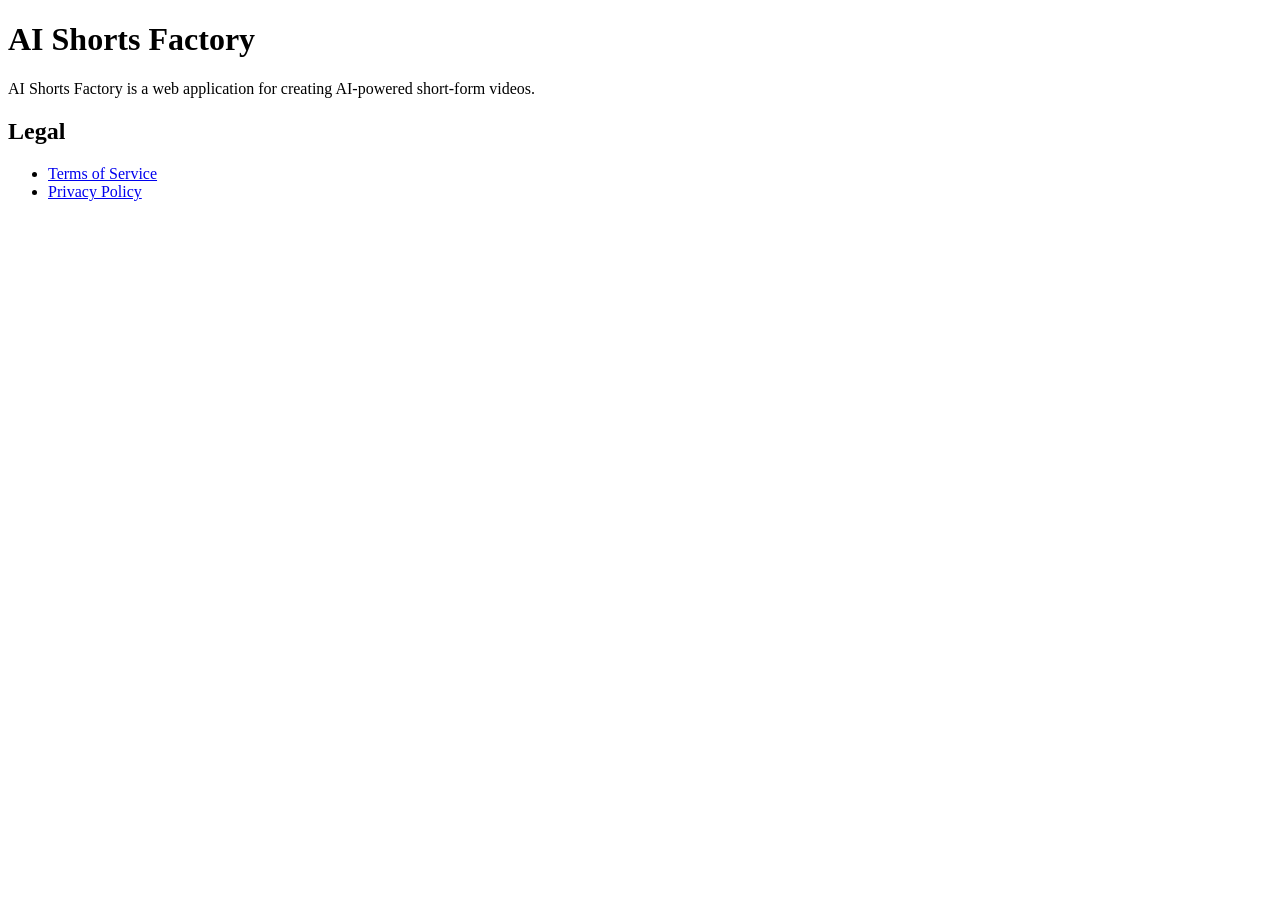
==== index.html @ a3df5238 "Create index.html" ====
<!DOCTYPE html>
<html lang="en">
<head>
    <meta charset="UTF-8">
    <meta name="viewport" content="width=device-width, initial-scale=1.0">
    <title>AI Shorts Factory</title>
</head>
<body>
    <h1>AI Shorts Factory</h1>

    <p>AI Shorts Factory is a web application for creating AI-powered short-form videos.</p>

    <h2>Legal</h2>

    <ul>
        <li><a href="terms.html">Terms of Service</a></li>
        <li><a href="privacy.html">Privacy Policy</a></li>
    </ul>
</body>
</html>
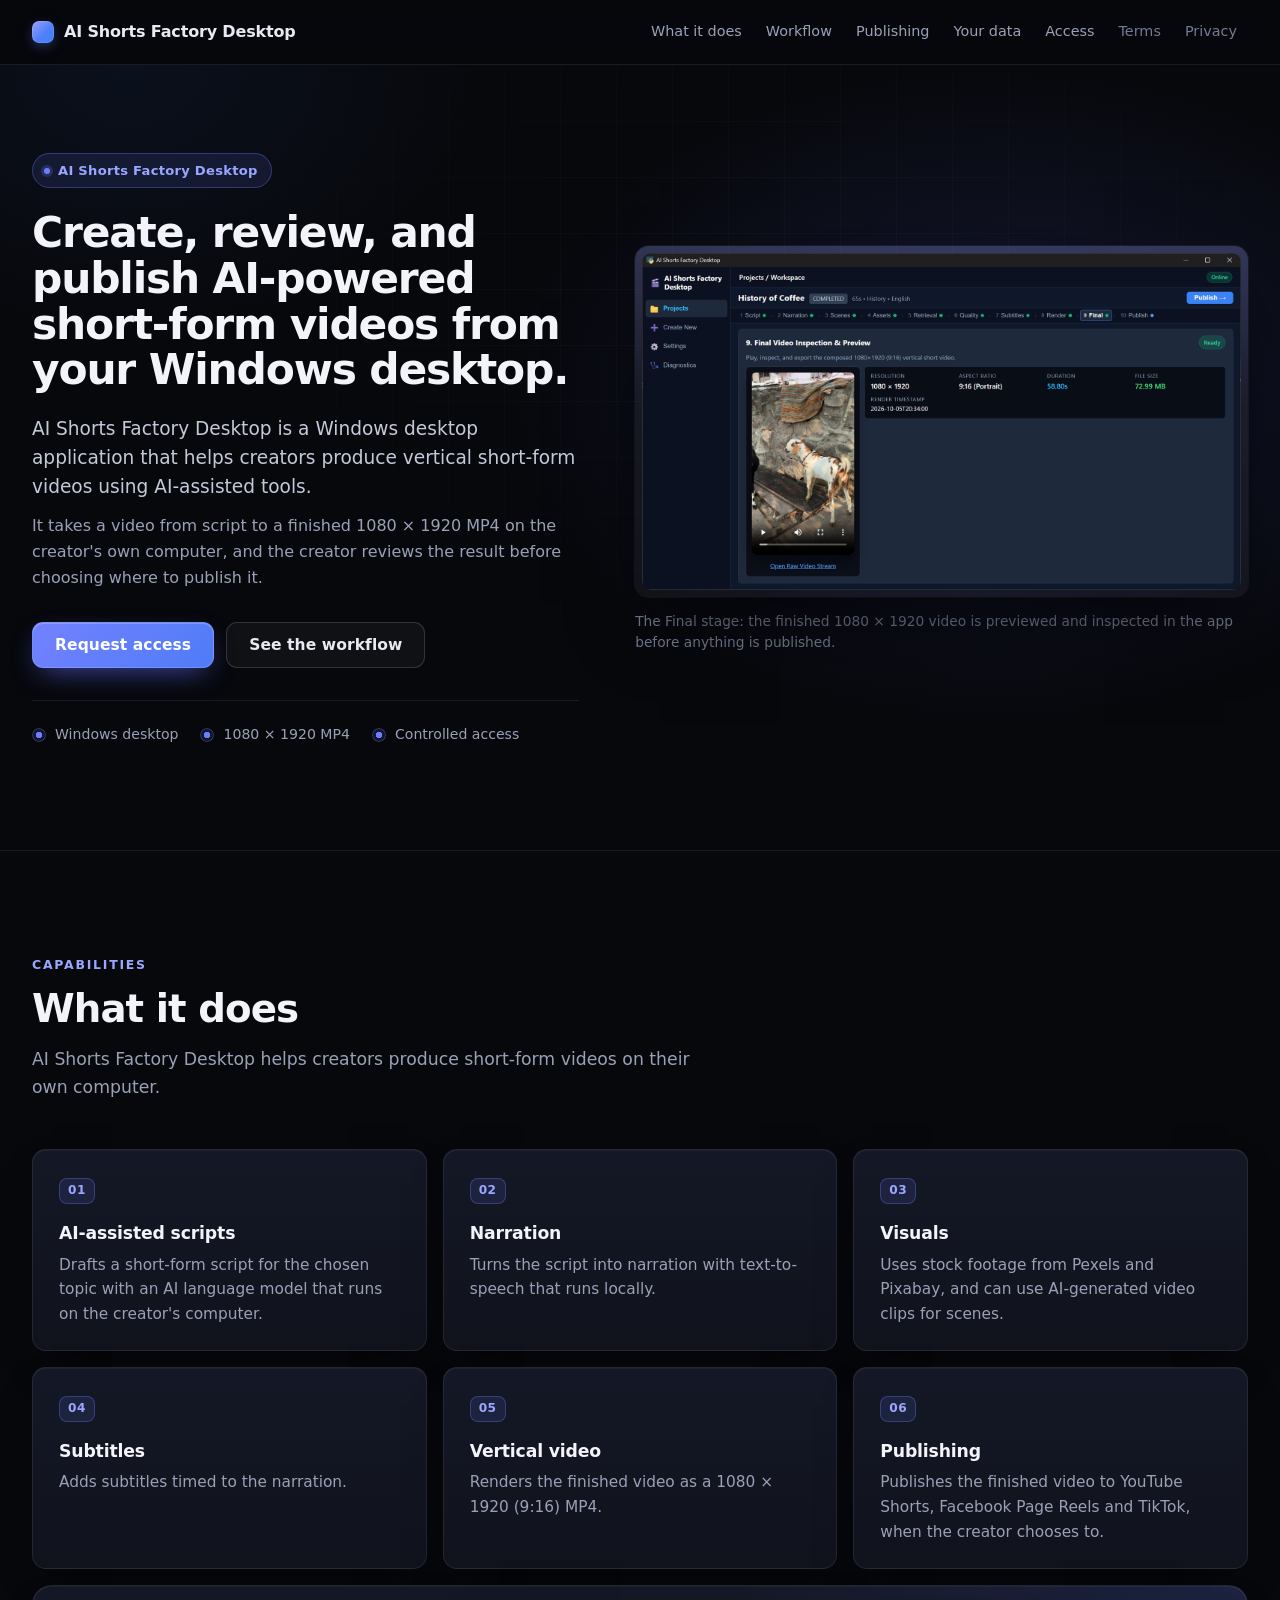
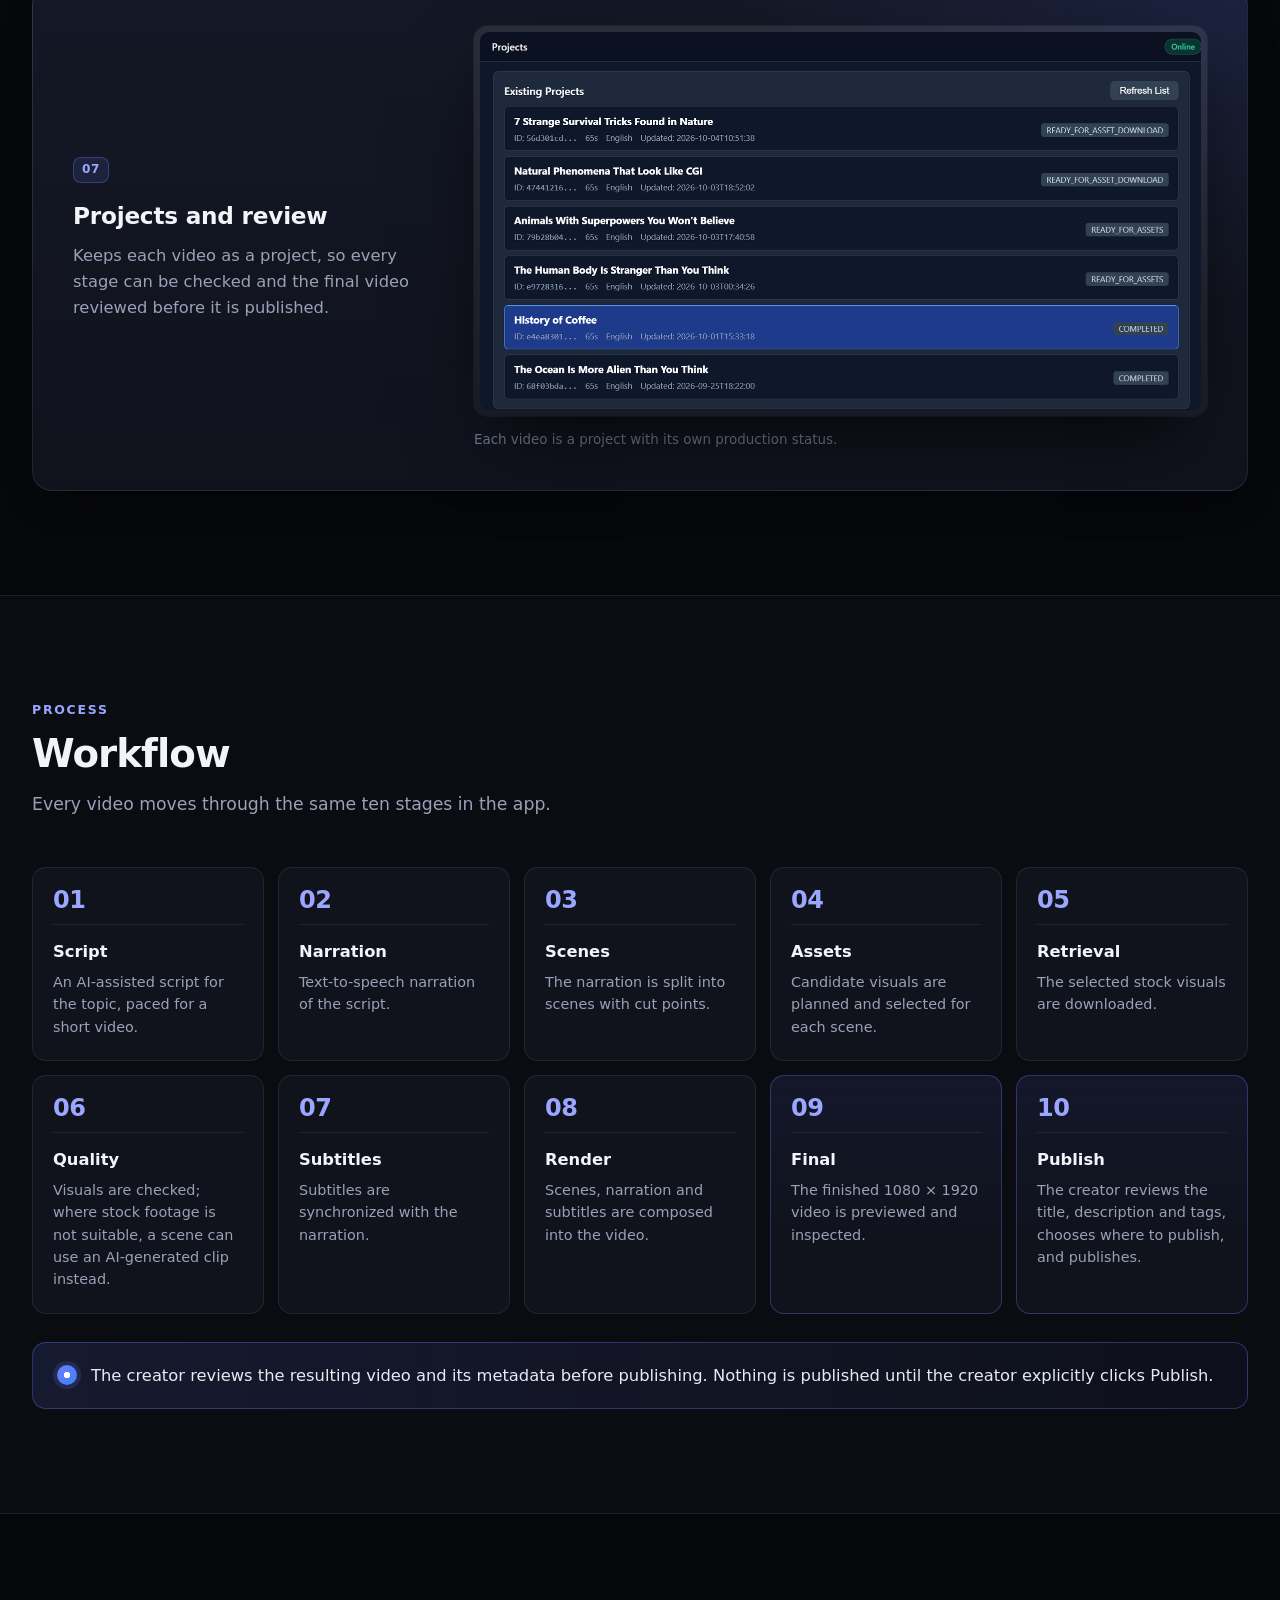
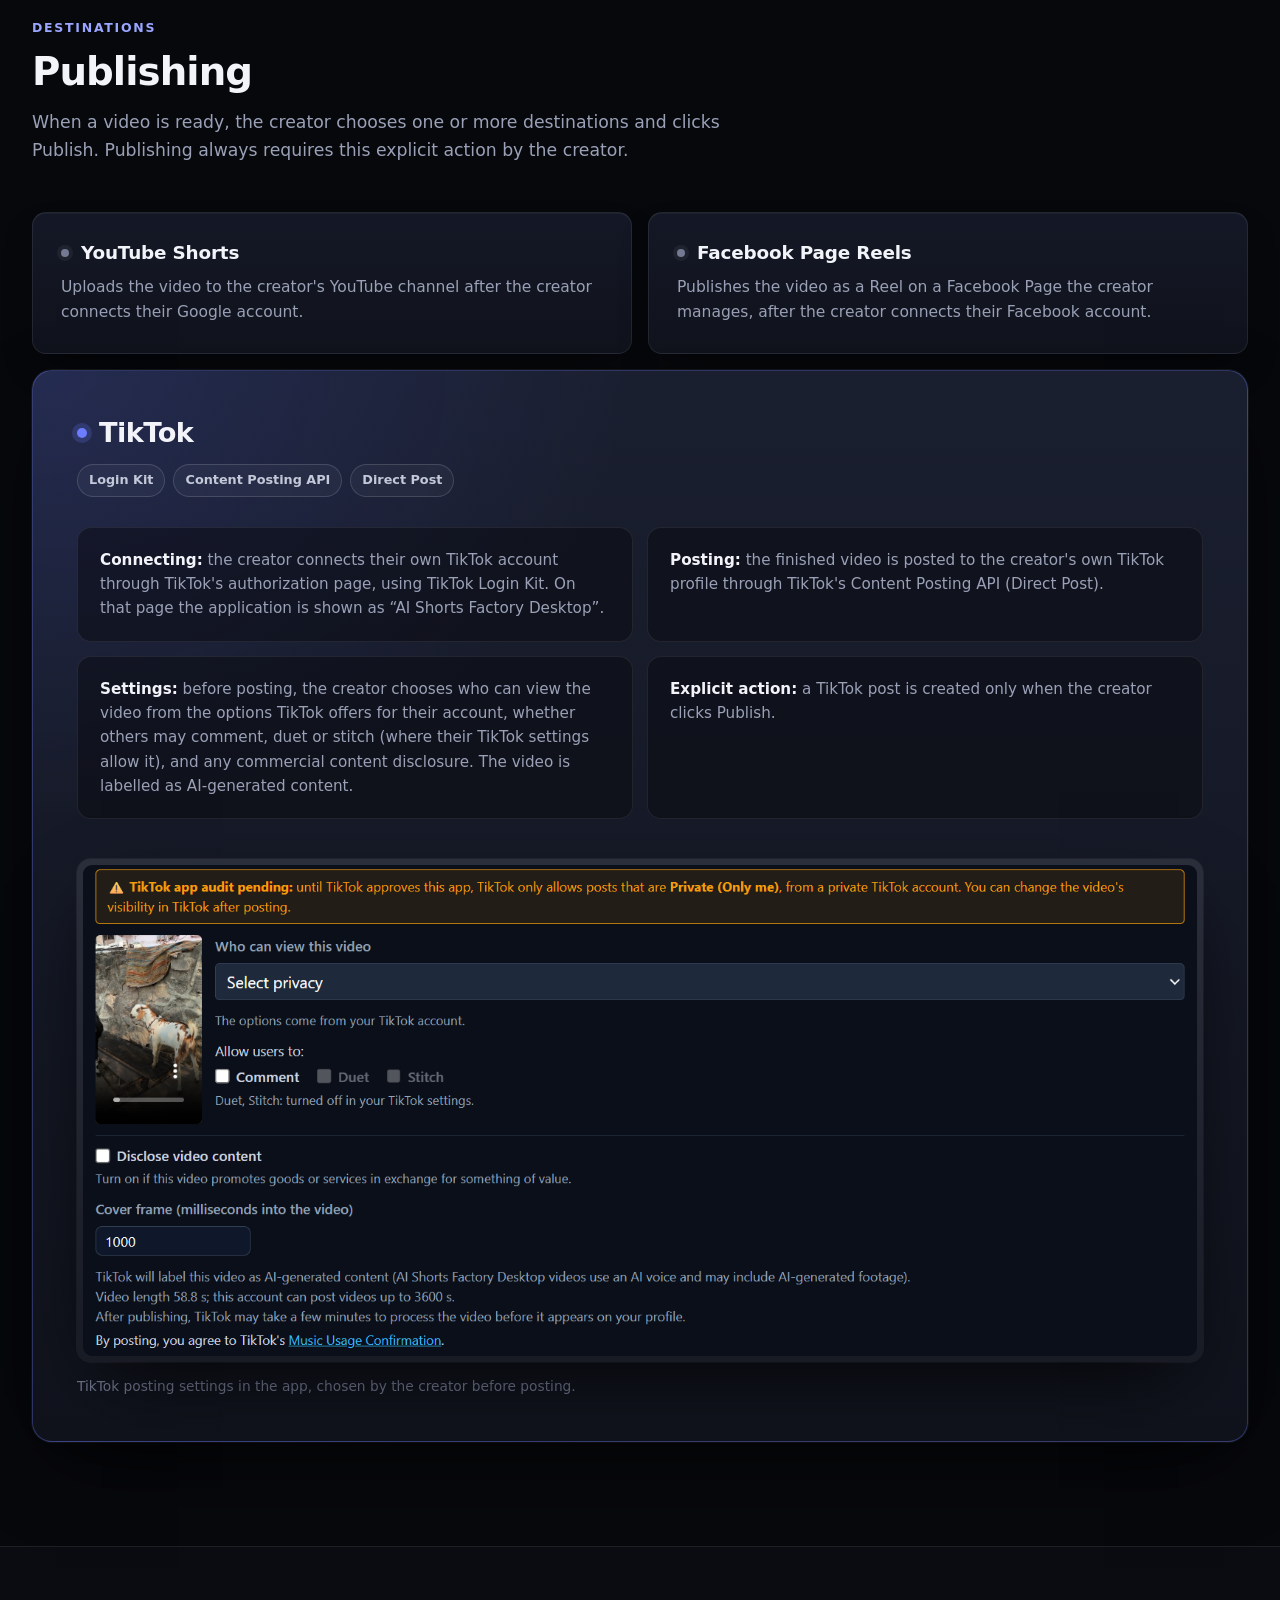
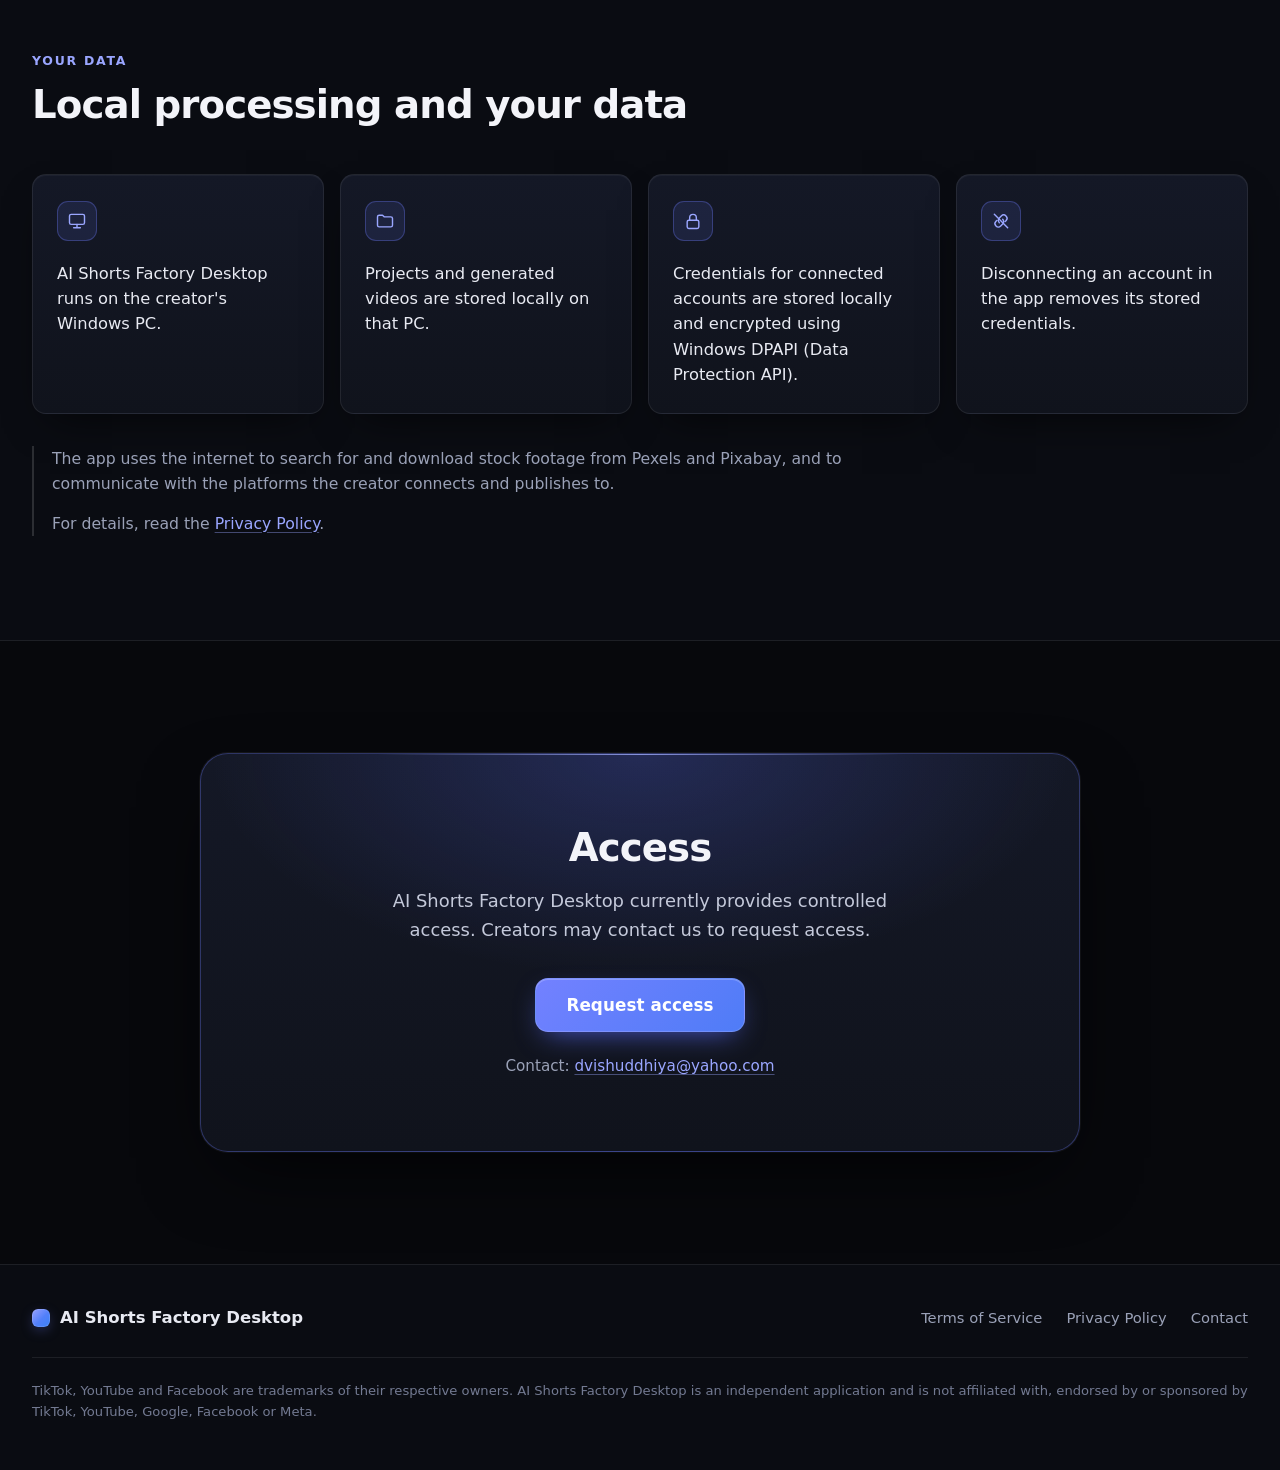
==== commit 0e88ebd7: "feat: update AI Shorts Factory website Co-Authored-By: Claude Opus 5.5 <noreply@anthropic.com>" ====
--- a/index.html
+++ b/index.html
@@ -3,18 +3,228 @@
 <head>
     <meta charset="UTF-8">
     <meta name="viewport" content="width=device-width, initial-scale=1.0">
-    <title>AI Shorts Factory</title>
+    <meta name="color-scheme" content="dark">
+    <title>AI Shorts Factory Desktop - Windows application for short-form videos</title>
+    <meta name="description" content="AI Shorts Factory Desktop helps users create AI videos with scripts, narration, visuals, subtitles, and publishing.">
+    <link rel="icon" href="data:,">
+    <link rel="stylesheet" href="style.css">
 </head>
-<body>
-    <h1>AI Shorts Factory</h1>
-
-    <p>AI Shorts Factory is a web application for creating AI-powered short-form videos.</p>
-
-    <h2>Legal</h2>
-
-    <ul>
-        <li><a href="terms.html">Terms of Service</a></li>
-        <li><a href="privacy.html">Privacy Policy</a></li>
-    </ul>
+<body class="home">
+    <a class="skip-link" href="#main">Skip to content</a>
+
+    <header class="site-header">
+        <div class="container header-inner">
+            <a class="brand" href="./"><span class="brand-mark" aria-hidden="true"></span>AI Shorts Factory Desktop</a>
+            <nav class="site-nav" aria-label="Main">
+                <a href="#features">What it does</a>
+                <a href="#workflow">Workflow</a>
+                <a href="#publishing">Publishing</a>
+                <a href="#data">Your data</a>
+                <a href="#access">Access</a>
+                <a class="legal-link" href="terms.html">Terms</a>
+                <a class="legal-link" href="privacy.html">Privacy</a>
+            </nav>
+        </div>
+    </header>
+
+    <main id="main">
+        <section class="hero">
+            <div class="container hero-grid">
+                <div class="hero-copy">
+                    <p class="eyebrow">AI Shorts Factory Desktop</p>
+                    <h1>Create, review, and publish <span class="nowrap">AI-powered</span> <span class="nowrap">short-form</span> videos from your Windows desktop.</h1>
+                    <p class="lead">AI Shorts Factory Desktop is a Windows desktop application that helps creators produce vertical short-form videos using <span class="nowrap">AI-assisted</span> tools.</p>
+                    <p class="hero-sub">It takes a video from script to a finished 1080 &times; 1920 MP4 on the creator's own computer, and the creator reviews the result before choosing where to publish it.</p>
+                    <p class="actions">
+                        <a class="button" href="#access">Request access</a>
+                        <a class="button secondary" href="#workflow">See the workflow</a>
+                    </p>
+                    <ul class="hero-meta" aria-label="At a glance">
+                        <li>Windows desktop</li>
+                        <li>1080 &times; 1920 MP4</li>
+                        <li>Controlled access</li>
+                    </ul>
+                </div>
+                <figure class="shot shot-hero">
+                    <div class="shot-frame">
+                        <img src="assets/final-video-review.png" width="1600" height="900" alt="AI Shorts Factory Desktop showing the Final stage of a project: a preview of the finished vertical video with its resolution, aspect ratio, duration and file size.">
+                    </div>
+                    <figcaption>The Final stage: the finished 1080 &times; 1920 video is previewed and inspected in the app before anything is published.</figcaption>
+                </figure>
+            </div>
+        </section>
+
+        <section id="features" class="section">
+            <div class="container">
+                <header class="section-head">
+                    <p class="section-label">Capabilities</p>
+                    <h2>What it does</h2>
+                    <p class="section-intro">AI Shorts Factory Desktop helps creators produce short-form videos on their own computer.</p>
+                </header>
+                <div class="feature-grid">
+                    <article class="feature">
+                        <span class="feature-num">01</span>
+                        <h3>AI-assisted scripts</h3>
+                        <p>Drafts a short-form script for the chosen topic with an AI language model that runs on the creator's computer.</p>
+                    </article>
+                    <article class="feature">
+                        <span class="feature-num">02</span>
+                        <h3>Narration</h3>
+                        <p>Turns the script into narration with text-to-speech that runs locally.</p>
+                    </article>
+                    <article class="feature">
+                        <span class="feature-num">03</span>
+                        <h3>Visuals</h3>
+                        <p>Uses stock footage from Pexels and Pixabay, and can use AI-generated video clips for scenes.</p>
+                    </article>
+                    <article class="feature">
+                        <span class="feature-num">04</span>
+                        <h3>Subtitles</h3>
+                        <p>Adds subtitles timed to the narration.</p>
+                    </article>
+                    <article class="feature">
+                        <span class="feature-num">05</span>
+                        <h3>Vertical video</h3>
+                        <p>Renders the finished video as a 1080 &times; 1920 (9:16) MP4.</p>
+                    </article>
+                    <article class="feature">
+                        <span class="feature-num">06</span>
+                        <h3>Publishing</h3>
+                        <p>Publishes the finished video to YouTube Shorts, Facebook Page Reels and TikTok, when the creator chooses to.</p>
+                    </article>
+                    <article class="feature feature-wide">
+                        <div class="feature-wide-copy">
+                            <span class="feature-num">07</span>
+                            <h3>Projects and review</h3>
+                            <p>Keeps each video as a project, so every stage can be checked and the final video reviewed before it is published.</p>
+                        </div>
+                        <figure class="shot">
+                            <div class="shot-frame">
+                                <img src="assets/projects.png" width="1440" height="754" loading="lazy" alt="The project list in AI Shorts Factory Desktop, showing several video projects with their production status.">
+                            </div>
+                            <figcaption>Each video is a project with its own production status.</figcaption>
+                        </figure>
+                    </article>
+                </div>
+            </div>
+        </section>
+
+        <section id="workflow" class="section section-alt">
+            <div class="container">
+                <header class="section-head">
+                    <p class="section-label">Process</p>
+                    <h2>Workflow</h2>
+                    <p class="section-intro">Every video moves through the same ten stages in the app.</p>
+                </header>
+                <ol class="steps">
+                    <li><strong>Script</strong> <span>An AI-assisted script for the topic, paced for a short video.</span></li>
+                    <li><strong>Narration</strong> <span>Text-to-speech narration of the script.</span></li>
+                    <li><strong>Scenes</strong> <span>The narration is split into scenes with cut points.</span></li>
+                    <li><strong>Assets</strong> <span>Candidate visuals are planned and selected for each scene.</span></li>
+                    <li><strong>Retrieval</strong> <span>The selected stock visuals are downloaded.</span></li>
+                    <li><strong>Quality</strong> <span>Visuals are checked; where stock footage is not suitable, a scene can use an AI-generated clip instead.</span></li>
+                    <li><strong>Subtitles</strong> <span>Subtitles are synchronized with the narration.</span></li>
+                    <li><strong>Render</strong> <span>Scenes, narration and subtitles are composed into the video.</span></li>
+                    <li><strong>Final</strong> <span>The finished 1080 &times; 1920 video is previewed and inspected.</span></li>
+                    <li><strong>Publish</strong> <span>The creator reviews the title, description and tags, chooses where to publish, and publishes.</span></li>
+                </ol>
+                <p class="callout">The creator reviews the resulting video and its metadata before publishing. Nothing is published until the creator explicitly clicks Publish.</p>
+            </div>
+        </section>
+
+        <section id="publishing" class="section">
+            <div class="container">
+                <header class="section-head">
+                    <p class="section-label">Destinations</p>
+                    <h2>Publishing</h2>
+                    <p class="section-intro">When a video is ready, the creator chooses one or more destinations and clicks Publish. Publishing always requires this explicit action by the creator.</p>
+                </header>
+                <div class="platform-grid">
+                    <article class="platform">
+                        <h3>YouTube Shorts</h3>
+                        <p>Uploads the video to the creator's YouTube channel after the creator connects their Google account.</p>
+                    </article>
+                    <article class="platform">
+                        <h3>Facebook Page Reels</h3>
+                        <p>Publishes the video as a Reel on a Facebook Page the creator manages, after the creator connects their Facebook account.</p>
+                    </article>
+                </div>
+                <article class="tiktok-panel">
+                    <div class="tiktok-copy">
+                        <h3>TikTok</h3>
+                        <p class="chips"><span>Login Kit</span><span>Content Posting API</span><span>Direct Post</span></p>
+                        <ul class="detail-list">
+                            <li><strong>Connecting:</strong> the creator connects their own TikTok account through TikTok's authorization page, using TikTok Login Kit. On that page the application is shown as &ldquo;AI Shorts Factory Desktop&rdquo;.</li>
+                            <li><strong>Posting:</strong> the finished video is posted to the creator's own TikTok profile through TikTok's Content Posting API (Direct Post).</li>
+                            <li><strong>Settings:</strong> before posting, the creator chooses who can view the video from the options TikTok offers for their account, whether others may comment, duet or stitch (where their TikTok settings allow it), and any commercial content disclosure. The video is labelled as AI-generated content.</li>
+                            <li><strong>Explicit action:</strong> a TikTok post is created only when the creator clicks Publish.</li>
+                        </ul>
+                    </div>
+                    <figure class="shot">
+                        <div class="shot-frame">
+                            <img src="assets/tiktok-direct-post-settings.png" width="1510" height="665" loading="lazy" alt="TikTok posting settings in AI Shorts Factory Desktop: who can view the video, allowed interactions, content disclosure, cover frame and the AI-generated content label.">
+                        </div>
+                        <figcaption>TikTok posting settings in the app, chosen by the creator before posting.</figcaption>
+                    </figure>
+                </article>
+            </div>
+        </section>
+
+        <section id="data" class="section section-alt">
+            <div class="container">
+                <header class="section-head">
+                    <p class="section-label">Your data</p>
+                    <h2>Local processing and your data</h2>
+                </header>
+                <ul class="data-grid">
+                    <li class="data-item">
+                        <svg class="data-icon" viewBox="0 0 24 24" aria-hidden="true"><rect x="3" y="4" width="18" height="12" rx="2"/><path d="M8 20h8M12 16v4"/></svg>
+                        <p>AI Shorts Factory Desktop runs on the creator's Windows PC.</p>
+                    </li>
+                    <li class="data-item">
+                        <svg class="data-icon" viewBox="0 0 24 24" aria-hidden="true"><path d="M3 7a2 2 0 0 1 2-2h4l2 2h8a2 2 0 0 1 2 2v8a2 2 0 0 1-2 2H5a2 2 0 0 1-2-2z"/></svg>
+                        <p>Projects and generated videos are stored locally on that PC.</p>
+                    </li>
+                    <li class="data-item">
+                        <svg class="data-icon" viewBox="0 0 24 24" aria-hidden="true"><rect x="5" y="11" width="14" height="10" rx="2"/><path d="M8 11V8a4 4 0 0 1 8 0v3"/></svg>
+                        <p>Credentials for connected accounts are stored locally and encrypted using Windows DPAPI (Data Protection API).</p>
+                    </li>
+                    <li class="data-item">
+                        <svg class="data-icon" viewBox="0 0 24 24" aria-hidden="true"><path d="M10 14a4 4 0 0 1 0-5.66l2.34-2.34a4 4 0 0 1 5.66 5.66L17 12.66M14 10a4 4 0 0 1 0 5.66l-2.34 2.34a4 4 0 0 1-5.66-5.66L7 11.34"/><path d="M4 4l16 16"/></svg>
+                        <p>Disconnecting an account in the app removes its stored credentials.</p>
+                    </li>
+                </ul>
+                <div class="data-note">
+                    <p>The app uses the internet to search for and download stock footage from Pexels and Pixabay, and to communicate with the platforms the creator connects and publishes to.</p>
+                    <p>For details, read the <a href="privacy.html">Privacy Policy</a>.</p>
+                </div>
+            </div>
+        </section>
+
+        <section id="access" class="section section-access">
+            <div class="container">
+                <div class="access-panel">
+                    <h2>Access</h2>
+                    <p class="access-text">AI Shorts Factory Desktop currently provides controlled access. Creators may contact us to request access.</p>
+                    <p class="actions">
+                        <a class="button button-lg" href="mailto:dvishuddhiya@yahoo.com?subject=AI%20Shorts%20Factory%20Desktop%20access%20request">Request access</a>
+                    </p>
+                    <p class="contact">Contact: <a href="mailto:dvishuddhiya@yahoo.com?subject=AI%20Shorts%20Factory%20Desktop%20access%20request">dvishuddhiya@yahoo.com</a></p>
+                </div>
+            </div>
+        </section>
+    </main>
+
+    <footer class="site-footer">
+        <div class="container footer-inner">
+            <p class="footer-brand"><span class="brand-mark" aria-hidden="true"></span>AI Shorts Factory Desktop</p>
+            <nav class="footer-nav" aria-label="Legal and contact">
+                <a href="terms.html">Terms of Service</a>
+                <a href="privacy.html">Privacy Policy</a>
+                <a href="mailto:dvishuddhiya@yahoo.com">Contact</a>
+            </nav>
+            <p class="fineprint">TikTok, YouTube and Facebook are trademarks of their respective owners. AI Shorts Factory Desktop is an independent application and is not affiliated with, endorsed by or sponsored by TikTok, YouTube, Google, Facebook or Meta.</p>
+        </div>
+    </footer>
 </body>
 </html>
--- a/style.css
+++ b/style.css
@@ -0,0 +1,1424 @@
+/* AI Shorts Factory Desktop - site styles (self-contained, no external resources) */
+
+:root {
+    color-scheme: dark;
+
+    --bg: #07080c;
+    --bg-alt: #0a0c12;
+    --surface: #10131c;
+    --surface-2: #141826;
+    --surface-3: #1a1f30;
+    --border: rgba(255, 255, 255, 0.08);
+    --border-strong: rgba(255, 255, 255, 0.14);
+
+    --text: #e8eaf2;
+    --text-2: #c4c9da;
+    --muted: #9aa1b7;
+    --subtle: #737a92;
+
+    --accent: #6d7dff;
+    --accent-2: #3b82f6;
+    --accent-text: #9aa6ff;
+    --accent-soft: rgba(109, 125, 255, 0.12);
+    --accent-line: rgba(109, 125, 255, 0.32);
+
+    --radius-sm: 10px;
+    --radius: 14px;
+    --radius-lg: 20px;
+    --shadow: 0 1px 0 rgba(255, 255, 255, 0.04) inset, 0 18px 40px -18px rgba(0, 0, 0, 0.7);
+    --shadow-lg: 0 30px 80px -24px rgba(0, 0, 0, 0.85), 0 0 0 1px rgba(255, 255, 255, 0.06);
+
+    --font: "Segoe UI Variable Text", "Segoe UI", system-ui, -apple-system, BlinkMacSystemFont, Roboto, "Helvetica Neue", Arial, sans-serif;
+    --font-display: "Segoe UI Variable Display", "Segoe UI", system-ui, -apple-system, BlinkMacSystemFont, Roboto, "Helvetica Neue", Arial, sans-serif;
+
+    --header-h: 64px;
+}
+
+*,
+*::before,
+*::after {
+    box-sizing: border-box;
+}
+
+html {
+    background: var(--bg);
+    -webkit-text-size-adjust: 100%;
+    text-size-adjust: 100%;
+}
+
+@media (prefers-reduced-motion: no-preference) {
+    html {
+        scroll-behavior: smooth;
+    }
+}
+
+body {
+    margin: 0;
+    background: var(--bg);
+    color: var(--text);
+    font-family: var(--font);
+    font-size: 16.5px;
+    line-height: 1.6;
+    -webkit-font-smoothing: antialiased;
+    -moz-osx-font-smoothing: grayscale;
+    text-rendering: optimizeLegibility;
+}
+
+img {
+    max-width: 100%;
+}
+
+a {
+    color: var(--accent-text);
+    text-decoration-color: rgba(154, 166, 255, 0.4);
+    text-underline-offset: 3px;
+    transition: color 0.15s ease, text-decoration-color 0.15s ease;
+}
+
+a:hover {
+    color: #c3caff;
+    text-decoration-color: currentColor;
+}
+
+:focus-visible {
+    outline: 2px solid var(--accent);
+    outline-offset: 3px;
+    border-radius: 6px;
+}
+
+::selection {
+    background: rgba(109, 125, 255, 0.35);
+    color: #ffffff;
+}
+
+h1,
+h2,
+h3 {
+    font-family: var(--font-display);
+    color: #f3f4f9;
+    margin: 0;
+}
+
+p {
+    margin: 0 0 14px;
+    text-wrap: pretty;
+}
+
+.nowrap {
+    white-space: nowrap;
+}
+
+.container {
+    width: 100%;
+    max-width: 1280px;
+    margin: 0 auto;
+    padding: 0 32px;
+}
+
+.skip-link {
+    position: absolute;
+    left: -9999px;
+    top: 0;
+}
+
+.skip-link:focus {
+    left: 16px;
+    top: 12px;
+    z-index: 100;
+    padding: 10px 14px;
+    border-radius: var(--radius-sm);
+    background: var(--surface-3);
+    color: var(--text);
+}
+
+/* ------------------------------------------------------------------ */
+/* Header                                                              */
+/* ------------------------------------------------------------------ */
+
+.site-header {
+    position: sticky;
+    top: 0;
+    z-index: 50;
+    background: rgba(7, 8, 12, 0.78);
+    border-bottom: 1px solid var(--border);
+    -webkit-backdrop-filter: saturate(160%) blur(14px);
+    backdrop-filter: saturate(160%) blur(14px);
+}
+
+.header-inner {
+    display: flex;
+    align-items: center;
+    justify-content: space-between;
+    gap: 12px 28px;
+    min-height: var(--header-h);
+}
+
+.brand {
+    display: inline-flex;
+    align-items: center;
+    gap: 10px;
+    color: var(--text);
+    font-family: var(--font-display);
+    font-size: 1rem;
+    font-weight: 650;
+    letter-spacing: -0.01em;
+    text-decoration: none;
+    white-space: nowrap;
+}
+
+.brand:hover {
+    color: #ffffff;
+}
+
+.brand-mark {
+    flex: none;
+    width: 22px;
+    height: 22px;
+    border-radius: 7px;
+    background:
+        linear-gradient(135deg, rgba(255, 255, 255, 0.28), rgba(255, 255, 255, 0) 55%),
+        linear-gradient(135deg, var(--accent), var(--accent-2));
+    box-shadow: 0 0 0 1px rgba(255, 255, 255, 0.12) inset, 0 4px 14px -4px rgba(109, 125, 255, 0.7);
+}
+
+.site-nav {
+    display: flex;
+    align-items: center;
+    gap: 2px;
+    font-size: 0.9rem;
+}
+
+.site-nav a {
+    padding: 7px 11px;
+    border-radius: 8px;
+    color: var(--muted);
+    text-decoration: none;
+    white-space: nowrap;
+    transition: color 0.15s ease, background-color 0.15s ease;
+}
+
+.site-nav a:hover {
+    color: var(--text);
+    background: rgba(255, 255, 255, 0.05);
+}
+
+.site-nav .legal-link {
+    color: var(--subtle);
+}
+
+.site-nav a.legal-link:first-of-type {
+    margin-left: 10px;
+    position: relative;
+}
+
+.site-nav a.legal-link:first-of-type::before {
+    content: "";
+    position: absolute;
+    left: -6px;
+    top: 50%;
+    width: 1px;
+    height: 16px;
+    margin-top: -8px;
+    background: var(--border-strong);
+}
+
+/* ------------------------------------------------------------------ */
+/* Buttons                                                             */
+/* ------------------------------------------------------------------ */
+
+.actions {
+    display: flex;
+    flex-wrap: wrap;
+    gap: 12px;
+    margin: 0;
+}
+
+.button {
+    display: inline-flex;
+    align-items: center;
+    justify-content: center;
+    min-height: 46px;
+    padding: 0 22px;
+    border-radius: 11px;
+    border: 1px solid rgba(255, 255, 255, 0.14);
+    background: linear-gradient(135deg, #7381ff 0%, #4f7cf7 100%);
+    color: #ffffff;
+    font-size: 0.97rem;
+    font-weight: 600;
+    letter-spacing: 0.005em;
+    text-decoration: none;
+    box-shadow: 0 1px 0 rgba(255, 255, 255, 0.22) inset, 0 10px 28px -10px rgba(91, 110, 255, 0.75);
+    transition: transform 0.15s ease, box-shadow 0.15s ease, filter 0.15s ease;
+}
+
+.button:hover {
+    color: #ffffff;
+    filter: brightness(1.08);
+    box-shadow: 0 1px 0 rgba(255, 255, 255, 0.24) inset, 0 14px 34px -10px rgba(91, 110, 255, 0.9);
+}
+
+.button:active {
+    transform: translateY(1px);
+}
+
+.button.secondary {
+    background: rgba(255, 255, 255, 0.04);
+    border-color: var(--border-strong);
+    color: var(--text);
+    box-shadow: none;
+}
+
+.button.secondary:hover {
+    background: rgba(255, 255, 255, 0.08);
+    filter: none;
+}
+
+.button-lg {
+    min-height: 54px;
+    padding: 0 30px;
+    font-size: 1.05rem;
+    border-radius: 13px;
+}
+
+/* ------------------------------------------------------------------ */
+/* Hero                                                                */
+/* ------------------------------------------------------------------ */
+
+.hero {
+    position: relative;
+    overflow: hidden;
+    padding: 88px 0 104px;
+    border-bottom: 1px solid var(--border);
+}
+
+.hero::before {
+    content: "";
+    position: absolute;
+    inset: 0;
+    pointer-events: none;
+    background:
+        radial-gradient(ellipse 55% 60% at 78% 42%, rgba(91, 110, 255, 0.16), transparent 70%),
+        radial-gradient(ellipse 40% 50% at 10% 0%, rgba(59, 130, 246, 0.07), transparent 70%);
+}
+
+.hero::after {
+    content: "";
+    position: absolute;
+    inset: 0;
+    pointer-events: none;
+    background-image:
+        linear-gradient(rgba(255, 255, 255, 0.025) 1px, transparent 1px),
+        linear-gradient(90deg, rgba(255, 255, 255, 0.025) 1px, transparent 1px);
+    background-size: 56px 56px;
+    -webkit-mask-image: radial-gradient(ellipse 70% 70% at 60% 30%, #000 20%, transparent 75%);
+    mask-image: radial-gradient(ellipse 70% 70% at 60% 30%, #000 20%, transparent 75%);
+}
+
+.hero-grid {
+    position: relative;
+    z-index: 1;
+    display: grid;
+    grid-template-columns: minmax(0, 1fr) minmax(0, 1.12fr);
+    gap: 56px;
+    align-items: center;
+}
+
+.eyebrow {
+    display: inline-flex;
+    align-items: center;
+    gap: 8px;
+    margin: 0 0 22px;
+    padding: 6px 13px 6px 11px;
+    border: 1px solid var(--accent-line);
+    border-radius: 999px;
+    background: var(--accent-soft);
+    color: var(--accent-text);
+    font-size: 0.82rem;
+    font-weight: 600;
+    letter-spacing: 0.02em;
+}
+
+.eyebrow::before {
+    content: "";
+    width: 6px;
+    height: 6px;
+    border-radius: 50%;
+    background: var(--accent);
+    box-shadow: 0 0 0 3px rgba(109, 125, 255, 0.22);
+}
+
+.hero h1 {
+    font-size: clamp(2.1rem, 1.25rem + 1.75vw, 2.9rem);
+    font-weight: 700;
+    line-height: 1.08;
+    letter-spacing: -0.028em;
+    margin-bottom: 22px;
+    text-wrap: balance;
+}
+
+.lead {
+    color: var(--text-2);
+    font-size: 1.16rem;
+    line-height: 1.55;
+    margin-bottom: 12px;
+}
+
+.hero-sub {
+    color: var(--muted);
+    font-size: 1rem;
+    margin-bottom: 32px;
+}
+
+.hero-meta {
+    display: flex;
+    flex-wrap: wrap;
+    gap: 10px 22px;
+    margin: 32px 0 0;
+    padding: 22px 0 0;
+    border-top: 1px solid var(--border);
+    list-style: none;
+    color: var(--muted);
+    font-size: 0.88rem;
+}
+
+.hero-meta li {
+    display: inline-flex;
+    align-items: center;
+    gap: 9px;
+}
+
+.hero-meta li::before {
+    content: "";
+    flex: none;
+    width: 14px;
+    height: 14px;
+    border-radius: 50%;
+    background:
+        radial-gradient(circle at center, var(--accent) 0 3px, transparent 3.5px),
+        var(--accent-soft);
+    box-shadow: 0 0 0 1px var(--accent-line) inset;
+}
+
+/* ------------------------------------------------------------------ */
+/* Screenshots                                                         */
+/* ------------------------------------------------------------------ */
+
+.shot {
+    margin: 0;
+    min-width: 0;
+}
+
+.shot-frame {
+    position: relative;
+    padding: 6px;
+    border-radius: var(--radius);
+    background: linear-gradient(180deg, rgba(255, 255, 255, 0.09), rgba(255, 255, 255, 0.03));
+    box-shadow: var(--shadow-lg);
+}
+
+.shot-frame img {
+    display: block;
+    width: 100%;
+    height: auto;
+    border-radius: 9px;
+    background: var(--surface);
+}
+
+.shot figcaption {
+    margin-top: 14px;
+    color: var(--subtle);
+    font-size: 0.86rem;
+    line-height: 1.5;
+}
+
+.shot-hero {
+    position: relative;
+}
+
+.shot-hero::before {
+    content: "";
+    position: absolute;
+    inset: 6% 4% 18%;
+    z-index: -1;
+    border-radius: 40px;
+    background: radial-gradient(closest-side, rgba(99, 115, 255, 0.38), transparent);
+    filter: blur(36px);
+}
+
+.shot-hero .shot-frame {
+    padding: 7px;
+    background: linear-gradient(180deg, rgba(150, 162, 255, 0.28), rgba(255, 255, 255, 0.05) 45%, rgba(255, 255, 255, 0.04));
+}
+
+/* ------------------------------------------------------------------ */
+/* Sections                                                            */
+/* ------------------------------------------------------------------ */
+
+.section {
+    padding: 104px 0;
+    scroll-margin-top: var(--header-h);
+}
+
+.section-alt {
+    background: var(--bg-alt);
+    border-top: 1px solid var(--border);
+    border-bottom: 1px solid var(--border);
+}
+
+.section-alt + .section-alt,
+.section-alt + .section {
+    border-top: 0;
+}
+
+.section-head {
+    max-width: 720px;
+    margin-bottom: 48px;
+}
+
+.section-label {
+    margin: 0 0 12px;
+    color: var(--accent-text);
+    font-size: 0.78rem;
+    font-weight: 650;
+    letter-spacing: 0.14em;
+    text-transform: uppercase;
+}
+
+.section-head h2,
+.access-panel h2 {
+    font-size: clamp(1.8rem, 1.3rem + 1.4vw, 2.55rem);
+    font-weight: 700;
+    line-height: 1.12;
+    letter-spacing: -0.024em;
+    text-wrap: balance;
+}
+
+.section-intro {
+    margin: 16px 0 0;
+    color: var(--muted);
+    font-size: 1.08rem;
+    line-height: 1.6;
+}
+
+h3 {
+    font-size: 1.08rem;
+    font-weight: 650;
+    line-height: 1.3;
+    letter-spacing: -0.01em;
+    margin-bottom: 8px;
+}
+
+/* ------------------------------------------------------------------ */
+/* What it does                                                        */
+/* ------------------------------------------------------------------ */
+
+.feature-grid {
+    display: grid;
+    grid-template-columns: repeat(3, minmax(0, 1fr));
+    gap: 16px;
+}
+
+.feature {
+    position: relative;
+    padding: 26px 26px 24px;
+    border: 1px solid var(--border);
+    border-radius: var(--radius);
+    background: linear-gradient(180deg, var(--surface-2), var(--surface));
+    box-shadow: var(--shadow);
+    transition: border-color 0.2s ease, transform 0.2s ease;
+}
+
+.feature:hover {
+    border-color: var(--border-strong);
+}
+
+.feature p {
+    margin: 0;
+    color: var(--muted);
+    font-size: 0.96rem;
+    line-height: 1.6;
+}
+
+.feature-num {
+    display: inline-flex;
+    align-items: center;
+    justify-content: center;
+    min-width: 34px;
+    height: 26px;
+    margin-bottom: 18px;
+    padding: 0 8px;
+    border: 1px solid var(--accent-line);
+    border-radius: 8px;
+    background: var(--accent-soft);
+    color: var(--accent-text);
+    font-size: 0.76rem;
+    font-weight: 650;
+    font-variant-numeric: tabular-nums;
+    letter-spacing: 0.04em;
+}
+
+.feature-wide {
+    grid-column: 1 / -1;
+    display: grid;
+    grid-template-columns: minmax(0, 0.78fr) minmax(0, 1.62fr);
+    gap: 48px;
+    align-items: center;
+    padding: 40px;
+    border-radius: var(--radius-lg);
+    background:
+        radial-gradient(ellipse 60% 90% at 100% 0%, rgba(91, 110, 255, 0.12), transparent 70%),
+        linear-gradient(180deg, var(--surface-2), var(--surface));
+}
+
+.feature-wide h3 {
+    font-size: 1.45rem;
+    margin-bottom: 12px;
+}
+
+.feature-wide p {
+    font-size: 1.02rem;
+}
+
+.feature-wide .shot figcaption {
+    font-size: 0.84rem;
+}
+
+/* ------------------------------------------------------------------ */
+/* Workflow                                                            */
+/* ------------------------------------------------------------------ */
+
+.steps {
+    counter-reset: step;
+    display: grid;
+    grid-template-columns: repeat(5, minmax(0, 1fr));
+    gap: 14px;
+    margin: 0;
+    padding: 0;
+    list-style: none;
+}
+
+.steps li {
+    counter-increment: step;
+    position: relative;
+    display: flex;
+    flex-direction: column;
+    padding: 20px 20px 22px;
+    border: 1px solid var(--border);
+    border-radius: var(--radius);
+    background: var(--surface);
+}
+
+.steps li::before {
+    content: counter(step, decimal-leading-zero);
+    display: block;
+    margin-bottom: 14px;
+    padding-bottom: 12px;
+    border-bottom: 1px solid var(--border);
+    color: var(--accent-text);
+    font-family: var(--font-display);
+    font-size: 1.5rem;
+    font-weight: 650;
+    font-variant-numeric: tabular-nums;
+    letter-spacing: -0.02em;
+    line-height: 1;
+}
+
+.steps li:nth-child(9),
+.steps li:nth-child(10) {
+    border-color: var(--accent-line);
+    background: linear-gradient(180deg, rgba(109, 125, 255, 0.1), var(--surface) 70%);
+}
+
+.steps strong {
+    display: block;
+    margin-bottom: 6px;
+    color: #f3f4f9;
+    font-family: var(--font-display);
+    font-size: 1.02rem;
+    font-weight: 650;
+}
+
+.steps span {
+    color: var(--muted);
+    font-size: 0.9rem;
+    line-height: 1.55;
+}
+
+.callout {
+    display: flex;
+    align-items: flex-start;
+    gap: 14px;
+    margin: 28px 0 0;
+    padding: 20px 24px;
+    border: 1px solid var(--accent-line);
+    border-radius: var(--radius);
+    background: linear-gradient(90deg, rgba(109, 125, 255, 0.13), rgba(109, 125, 255, 0.04));
+    color: var(--text);
+    font-size: 1.02rem;
+    font-weight: 500;
+    line-height: 1.55;
+}
+
+.callout::before {
+    content: "";
+    flex: none;
+    width: 20px;
+    height: 20px;
+    margin-top: 2px;
+    border-radius: 50%;
+    background:
+        radial-gradient(circle at center, #ffffff 0 3px, transparent 3.5px),
+        linear-gradient(135deg, var(--accent), var(--accent-2));
+    box-shadow: 0 0 0 4px rgba(109, 125, 255, 0.16);
+}
+
+/* ------------------------------------------------------------------ */
+/* Publishing                                                          */
+/* ------------------------------------------------------------------ */
+
+.platform-grid {
+    display: grid;
+    grid-template-columns: repeat(2, minmax(0, 1fr));
+    gap: 16px;
+}
+
+.platform {
+    padding: 28px;
+    border: 1px solid var(--border);
+    border-radius: var(--radius);
+    background: linear-gradient(180deg, var(--surface-2), var(--surface));
+    box-shadow: var(--shadow);
+}
+
+.platform h3 {
+    display: flex;
+    align-items: center;
+    gap: 12px;
+    font-size: 1.15rem;
+    margin-bottom: 10px;
+}
+
+.platform h3::before {
+    content: "";
+    flex: none;
+    width: 8px;
+    height: 8px;
+    border-radius: 50%;
+    background: var(--subtle);
+    box-shadow: 0 0 0 4px rgba(255, 255, 255, 0.05);
+}
+
+.platform p {
+    margin: 0;
+    color: var(--muted);
+    font-size: 0.97rem;
+}
+
+.tiktok-panel {
+    position: relative;
+    margin-top: 16px;
+    padding: 44px;
+    border: 1px solid var(--accent-line);
+    border-radius: var(--radius-lg);
+    background:
+        radial-gradient(ellipse 70% 60% at 0% 0%, rgba(91, 110, 255, 0.16), transparent 70%),
+        linear-gradient(180deg, var(--surface-3), var(--surface));
+    box-shadow: var(--shadow-lg);
+}
+
+.tiktok-copy {
+    display: grid;
+    grid-template-columns: minmax(0, 1fr);
+}
+
+.tiktok-panel h3 {
+    display: flex;
+    align-items: center;
+    gap: 12px;
+    font-size: 1.7rem;
+    font-weight: 700;
+    letter-spacing: -0.02em;
+    margin-bottom: 14px;
+}
+
+.tiktok-panel h3::before {
+    content: "";
+    flex: none;
+    width: 10px;
+    height: 10px;
+    border-radius: 50%;
+    background: var(--accent);
+    box-shadow: 0 0 0 5px rgba(109, 125, 255, 0.2);
+}
+
+.chips {
+    display: flex;
+    flex-wrap: wrap;
+    gap: 8px;
+    margin: 0 0 30px;
+}
+
+.chips span {
+    padding: 5px 11px;
+    border: 1px solid var(--border-strong);
+    border-radius: 999px;
+    background: rgba(255, 255, 255, 0.04);
+    color: var(--text-2);
+    font-size: 0.8rem;
+    font-weight: 550;
+}
+
+.detail-list {
+    display: grid;
+    grid-template-columns: repeat(2, minmax(0, 1fr));
+    gap: 14px;
+    margin: 0 0 40px;
+    padding: 0;
+    list-style: none;
+}
+
+.detail-list li {
+    padding: 20px 22px;
+    border: 1px solid var(--border);
+    border-radius: var(--radius);
+    background: rgba(7, 8, 12, 0.45);
+    color: var(--muted);
+    font-size: 0.95rem;
+    line-height: 1.6;
+}
+
+.detail-list strong {
+    color: #f3f4f9;
+    font-weight: 650;
+}
+
+/* ------------------------------------------------------------------ */
+/* Your data                                                           */
+/* ------------------------------------------------------------------ */
+
+.data-grid {
+    display: grid;
+    grid-template-columns: repeat(4, minmax(0, 1fr));
+    gap: 16px;
+    margin: 0;
+    padding: 0;
+    list-style: none;
+}
+
+.data-item {
+    padding: 26px 24px;
+    border: 1px solid var(--border);
+    border-radius: var(--radius);
+    background: linear-gradient(180deg, var(--surface-2), var(--surface));
+    box-shadow: var(--shadow);
+}
+
+.data-icon {
+    display: block;
+    width: 40px;
+    height: 40px;
+    margin-bottom: 20px;
+    padding: 9px;
+    border: 1px solid var(--accent-line);
+    border-radius: 11px;
+    background: var(--accent-soft);
+    color: var(--accent-text);
+    fill: none;
+    stroke: currentColor;
+    stroke-width: 1.7;
+    stroke-linecap: round;
+    stroke-linejoin: round;
+}
+
+.data-item p {
+    margin: 0;
+    color: var(--text);
+    font-size: 1.02rem;
+    font-weight: 450;
+    line-height: 1.55;
+}
+
+.data-note {
+    max-width: 820px;
+    margin-top: 32px;
+    padding-left: 18px;
+    border-left: 2px solid var(--border-strong);
+    color: var(--muted);
+    font-size: 0.98rem;
+}
+
+.data-note p:last-child {
+    margin-bottom: 0;
+}
+
+/* ------------------------------------------------------------------ */
+/* Access                                                              */
+/* ------------------------------------------------------------------ */
+
+.section-access {
+    padding: 112px 0;
+}
+
+.access-panel {
+    position: relative;
+    overflow: hidden;
+    max-width: 880px;
+    margin: 0 auto;
+    padding: 72px 48px;
+    border: 1px solid var(--accent-line);
+    border-radius: 28px;
+    background:
+        radial-gradient(ellipse 70% 80% at 50% 0%, rgba(91, 110, 255, 0.22), transparent 70%),
+        linear-gradient(180deg, var(--surface-2), var(--surface));
+    box-shadow: var(--shadow-lg);
+    text-align: center;
+}
+
+.access-panel::before {
+    content: "";
+    position: absolute;
+    left: 20%;
+    right: 20%;
+    top: 0;
+    height: 1px;
+    background: linear-gradient(90deg, transparent, rgba(160, 172, 255, 0.8), transparent);
+}
+
+.access-text {
+    max-width: 560px;
+    margin: 18px auto 34px;
+    color: var(--text-2);
+    font-size: 1.12rem;
+    line-height: 1.6;
+}
+
+.access-panel .actions {
+    justify-content: center;
+}
+
+.contact {
+    margin: 22px 0 0;
+    color: var(--muted);
+    font-size: 0.95rem;
+}
+
+/* ------------------------------------------------------------------ */
+/* Footer                                                              */
+/* ------------------------------------------------------------------ */
+
+.site-footer {
+    border-top: 1px solid var(--border);
+    background: var(--bg-alt);
+    padding: 40px 0 48px;
+}
+
+.footer-inner {
+    display: flex;
+    flex-wrap: wrap;
+    align-items: center;
+    justify-content: space-between;
+    gap: 14px 28px;
+}
+
+.footer-brand {
+    display: inline-flex;
+    align-items: center;
+    gap: 10px;
+    margin: 0;
+    font-family: var(--font-display);
+    font-weight: 650;
+}
+
+.footer-brand .brand-mark {
+    width: 18px;
+    height: 18px;
+    border-radius: 6px;
+}
+
+.footer-nav {
+    display: flex;
+    flex-wrap: wrap;
+    gap: 8px 24px;
+    font-size: 0.92rem;
+}
+
+.footer-nav a {
+    color: var(--muted);
+    text-decoration: none;
+}
+
+.footer-nav a:hover {
+    color: var(--text);
+}
+
+.fineprint {
+    flex-basis: 100%;
+    margin: 12px 0 0;
+    padding-top: 22px;
+    border-top: 1px solid var(--border);
+    color: var(--subtle);
+    font-size: 0.82rem;
+    line-height: 1.6;
+}
+
+/* ------------------------------------------------------------------ */
+/* Legal pages (terms.html, privacy.html): document layout             */
+/* ------------------------------------------------------------------ */
+
+html:has(body:not(.home)) {
+    background:
+        radial-gradient(ellipse 60% 420px at 50% 0%, rgba(91, 110, 255, 0.12), transparent 75%),
+        var(--bg);
+    background-attachment: fixed;
+}
+
+body:not(.home) {
+    position: relative;
+    max-width: 780px;
+    margin: 56px auto 80px;
+    padding: 56px 64px 48px;
+    border: 1px solid var(--border);
+    border-radius: 22px;
+    background: linear-gradient(180deg, var(--surface-2), var(--surface) 240px);
+    box-shadow: var(--shadow-lg);
+    color: var(--text-2);
+    font-size: 1.02rem;
+    line-height: 1.75;
+}
+
+body:not(.home)::before {
+    content: "";
+    position: absolute;
+    left: 64px;
+    right: 64px;
+    top: 0;
+    height: 1px;
+    background: linear-gradient(90deg, transparent, rgba(160, 172, 255, 0.7), transparent);
+}
+
+body:not(.home) > h1 {
+    font-size: clamp(1.9rem, 1.5rem + 1.4vw, 2.5rem);
+    font-weight: 700;
+    line-height: 1.15;
+    letter-spacing: -0.025em;
+    margin: 0 0 12px;
+}
+
+body:not(.home) > h1 + p {
+    margin: 0 0 36px;
+    padding-bottom: 28px;
+    border-bottom: 1px solid var(--border);
+    color: var(--muted);
+    font-size: 0.9rem;
+}
+
+body:not(.home) > h2 {
+    margin: 40px 0 10px;
+    color: #f3f4f9;
+    font-size: 1.16rem;
+    font-weight: 650;
+    line-height: 1.35;
+    letter-spacing: -0.01em;
+}
+
+body:not(.home) > h1 + p + h2 {
+    margin-top: 0;
+}
+
+body:not(.home) > p {
+    margin: 0 0 14px;
+}
+
+body:not(.home) > p:last-child {
+    margin: 48px 0 0;
+    padding-top: 28px;
+    border-top: 1px solid var(--border);
+}
+
+body:not(.home) > p:last-child a {
+    display: inline-flex;
+    align-items: center;
+    min-height: 42px;
+    padding: 0 18px;
+    border: 1px solid var(--border-strong);
+    border-radius: 10px;
+    background: rgba(255, 255, 255, 0.04);
+    color: var(--text);
+    font-size: 0.95rem;
+    font-weight: 600;
+    text-decoration: none;
+    transition: background-color 0.15s ease, border-color 0.15s ease;
+}
+
+body:not(.home) > p:last-child a:hover {
+    border-color: var(--accent-line);
+    background: var(--accent-soft);
+}
+
+/* ------------------------------------------------------------------ */
+/* Responsive                                                          */
+/* ------------------------------------------------------------------ */
+
+@media (max-width: 1120px) {
+    .site-nav a {
+        padding: 7px 8px;
+    }
+
+    .steps {
+        gap: 12px;
+    }
+
+    .steps li {
+        padding: 18px 16px 20px;
+    }
+
+    .data-grid {
+        grid-template-columns: repeat(2, minmax(0, 1fr));
+    }
+}
+
+@media (max-width: 980px) {
+    .header-inner {
+        flex-direction: column;
+        align-items: flex-start;
+        gap: 4px;
+        padding-top: 14px;
+        padding-bottom: 8px;
+    }
+
+    .site-nav {
+        width: calc(100% + 16px);
+        margin-left: -8px;
+        overflow-x: auto;
+        scrollbar-width: none;
+        -webkit-mask-image: linear-gradient(90deg, #000 85%, transparent);
+        mask-image: linear-gradient(90deg, #000 85%, transparent);
+    }
+
+    .site-nav::-webkit-scrollbar {
+        display: none;
+    }
+
+    .site-nav a:last-child {
+        margin-right: 32px;
+    }
+
+    .section {
+        scroll-margin-top: 96px;
+    }
+
+    .hero {
+        padding: 64px 0 80px;
+    }
+
+    .hero-grid {
+        grid-template-columns: minmax(0, 1fr);
+        gap: 56px;
+    }
+
+    .hero-copy {
+        max-width: 680px;
+    }
+
+    .feature-grid {
+        grid-template-columns: repeat(2, minmax(0, 1fr));
+    }
+
+    .steps {
+        grid-template-columns: repeat(2, minmax(0, 1fr));
+    }
+
+    .feature-wide {
+        grid-template-columns: minmax(0, 1fr);
+        gap: 28px;
+        padding: 32px;
+    }
+
+    .tiktok-panel {
+        padding: 32px;
+    }
+}
+
+@media (max-width: 720px) {
+    body {
+        font-size: 16px;
+    }
+
+    .container {
+        padding: 0 20px;
+    }
+
+    .site-header {
+        position: relative;
+    }
+
+    .section {
+        padding: 72px 0;
+        scroll-margin-top: 0;
+    }
+
+    .section-access {
+        padding: 72px 0 80px;
+    }
+
+    .section-head {
+        margin-bottom: 32px;
+    }
+
+    .hero {
+        padding: 44px 0 64px;
+    }
+
+    .hero-grid {
+        gap: 44px;
+    }
+
+    .eyebrow {
+        margin-bottom: 18px;
+    }
+
+    .hero h1 {
+        font-size: clamp(1.8rem, 1.2rem + 3.2vw, 2.1rem);
+        margin-bottom: 20px;
+    }
+
+    .lead {
+        font-size: 1.08rem;
+    }
+
+    .hero-sub {
+        margin-bottom: 28px;
+    }
+
+    .actions .button {
+        flex: 1 1 auto;
+    }
+
+    .hero-meta {
+        gap: 10px 20px;
+        margin-top: 28px;
+    }
+
+    .shot-frame {
+        padding: 4px;
+        border-radius: 12px;
+    }
+
+    .shot-frame img {
+        border-radius: 8px;
+    }
+
+    .feature-grid,
+    .platform-grid,
+    .data-grid,
+    .detail-list {
+        grid-template-columns: minmax(0, 1fr);
+    }
+
+    .feature {
+        padding: 22px;
+    }
+
+    .feature:not(.feature-wide) {
+        display: grid;
+        grid-template-columns: auto minmax(0, 1fr);
+        align-items: center;
+        column-gap: 14px;
+    }
+
+    .feature:not(.feature-wide) .feature-num {
+        margin: 0;
+    }
+
+    .feature:not(.feature-wide) h3 {
+        margin: 0;
+    }
+
+    .feature:not(.feature-wide) p {
+        grid-column: 1 / -1;
+        margin-top: 12px;
+    }
+
+    .feature-wide .feature-num {
+        margin-bottom: 14px;
+    }
+
+    .feature-wide {
+        padding: 24px 20px;
+        gap: 24px;
+    }
+
+    .feature-wide h3 {
+        font-size: 1.3rem;
+    }
+
+    /* Workflow becomes a vertical timeline */
+    .steps {
+        grid-template-columns: minmax(0, 1fr);
+        gap: 0;
+    }
+
+    .steps li {
+        display: block;
+        padding: 0 0 24px 56px;
+        border: 0;
+        border-radius: 0;
+        background: none;
+    }
+
+    .steps li:nth-child(9),
+    .steps li:nth-child(10) {
+        background: none;
+    }
+
+    .steps li::before {
+        position: absolute;
+        left: 0;
+        top: 0;
+        width: 38px;
+        height: 38px;
+        margin: 0;
+        padding: 0;
+        border: 1px solid var(--accent-line);
+        border-radius: 11px;
+        background: var(--surface-2);
+        font-size: 0.85rem;
+        line-height: 36px;
+        text-align: center;
+        letter-spacing: 0.02em;
+    }
+
+    .steps li:nth-child(9)::before,
+    .steps li:nth-child(10)::before {
+        background: var(--accent-soft);
+    }
+
+    .steps li::after {
+        content: "";
+        position: absolute;
+        left: 19px;
+        top: 44px;
+        bottom: 6px;
+        width: 1px;
+        background: linear-gradient(180deg, var(--accent-line), var(--border));
+    }
+
+    .steps li:last-child {
+        padding-bottom: 0;
+    }
+
+    .steps li:last-child::after {
+        display: none;
+    }
+
+    .steps strong {
+        padding-top: 7px;
+        margin-bottom: 4px;
+    }
+
+    .callout {
+        padding: 18px;
+        font-size: 0.98rem;
+    }
+
+    .platform {
+        padding: 24px 22px;
+    }
+
+    .tiktok-panel {
+        padding: 28px 20px 24px;
+    }
+
+    .tiktok-panel h3 {
+        font-size: 1.45rem;
+    }
+
+    .chips {
+        margin-bottom: 24px;
+    }
+
+    .detail-list {
+        gap: 0;
+        margin-bottom: 28px;
+    }
+
+    .detail-list li {
+        padding: 18px 0;
+        border: 0;
+        border-top: 1px solid var(--border);
+        border-radius: 0;
+        background: none;
+    }
+
+    .detail-list li:last-child {
+        border-bottom: 1px solid var(--border);
+    }
+
+    .data-item {
+        display: grid;
+        grid-template-columns: 40px minmax(0, 1fr);
+        gap: 16px;
+        align-items: start;
+        padding: 20px;
+    }
+
+    .data-icon {
+        margin: 0;
+    }
+
+    .data-note {
+        margin-top: 28px;
+    }
+
+    .access-panel {
+        padding: 52px 22px;
+        border-radius: 22px;
+    }
+
+    .access-text {
+        font-size: 1.04rem;
+        margin-bottom: 28px;
+    }
+
+    .footer-inner {
+        flex-direction: column;
+        align-items: flex-start;
+    }
+
+    body:not(.home) {
+        margin: 16px;
+        padding: 36px 22px 28px;
+        border-radius: 18px;
+        font-size: 1rem;
+        line-height: 1.7;
+    }
+
+    body:not(.home)::before {
+        left: 22px;
+        right: 22px;
+    }
+
+    body:not(.home) > h1 + p {
+        margin-bottom: 28px;
+        padding-bottom: 22px;
+    }
+
+    body:not(.home) > h2 {
+        margin-top: 32px;
+    }
+
+    body:not(.home) > p:last-child {
+        margin-top: 36px;
+        padding-top: 24px;
+    }
+}
+
+@media (max-width: 380px) {
+    .container {
+        padding: 0 16px;
+    }
+
+    .brand {
+        font-size: 0.95rem;
+    }
+}
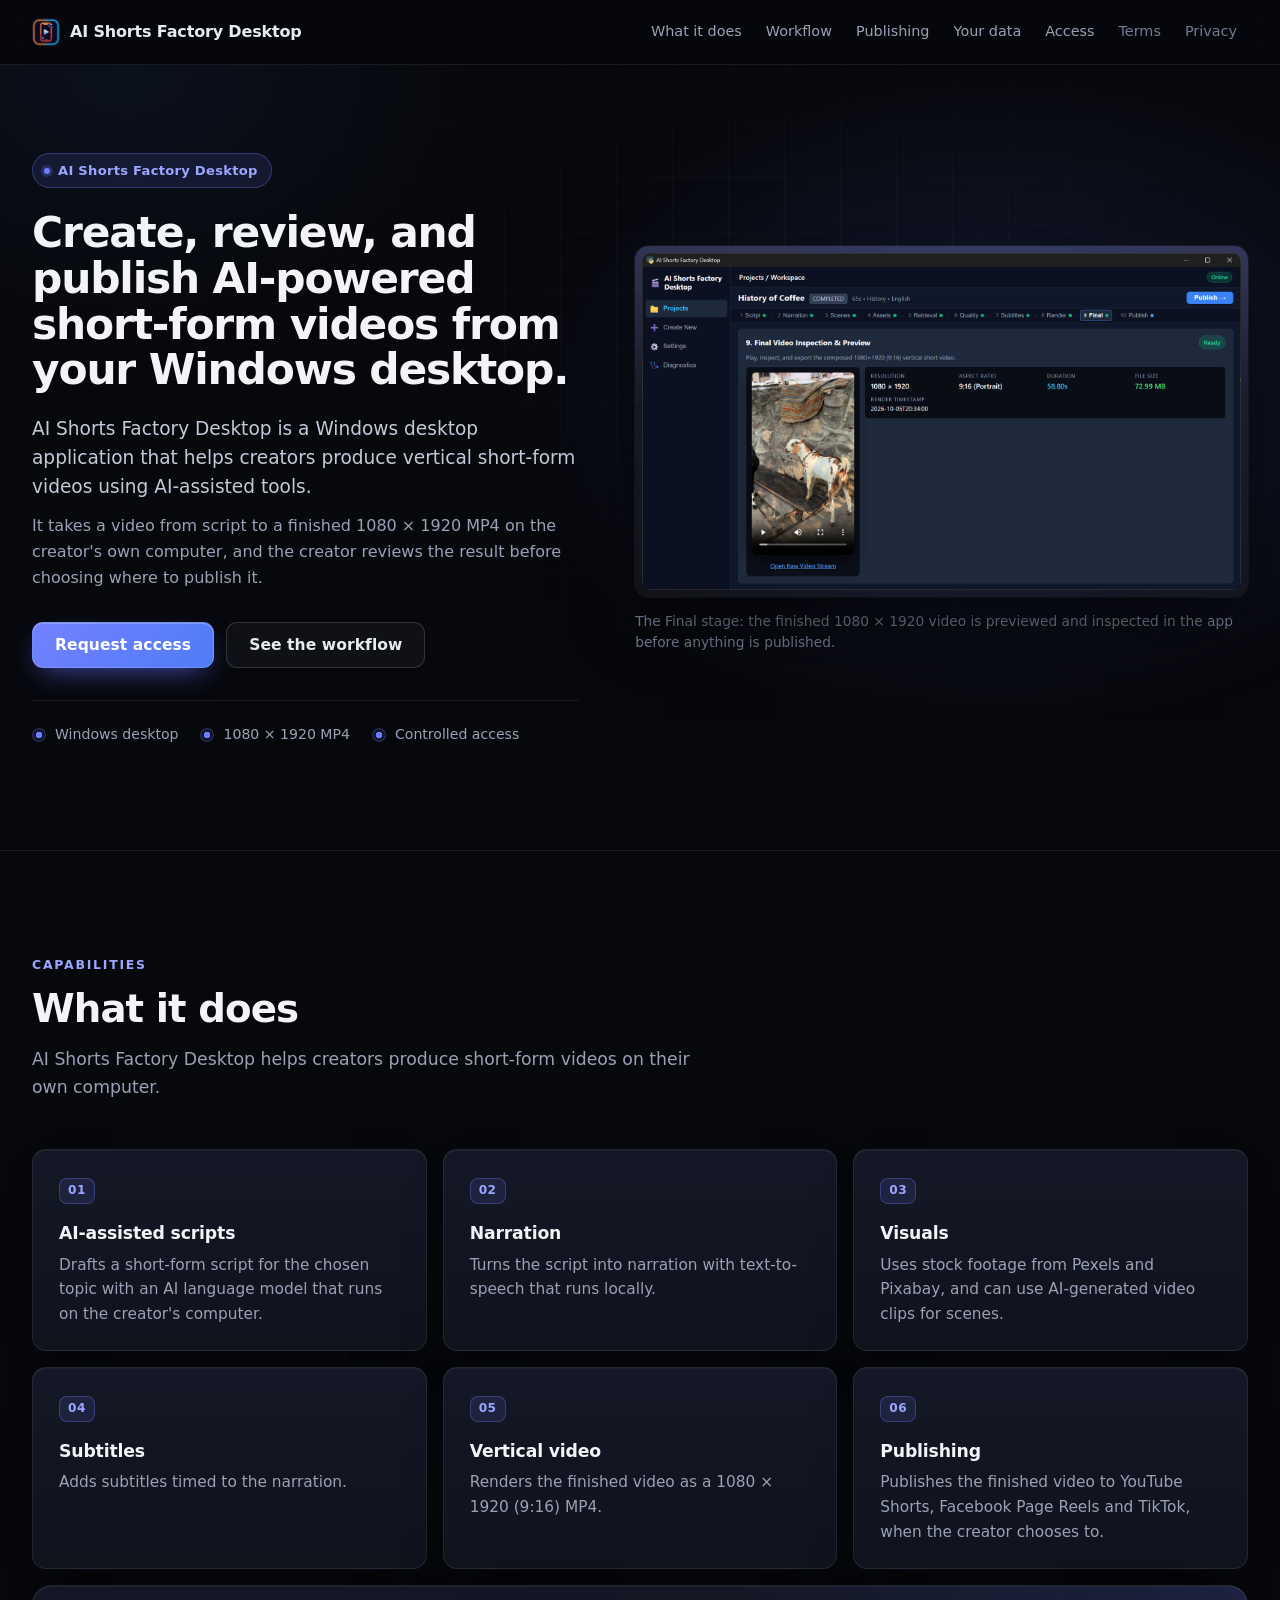
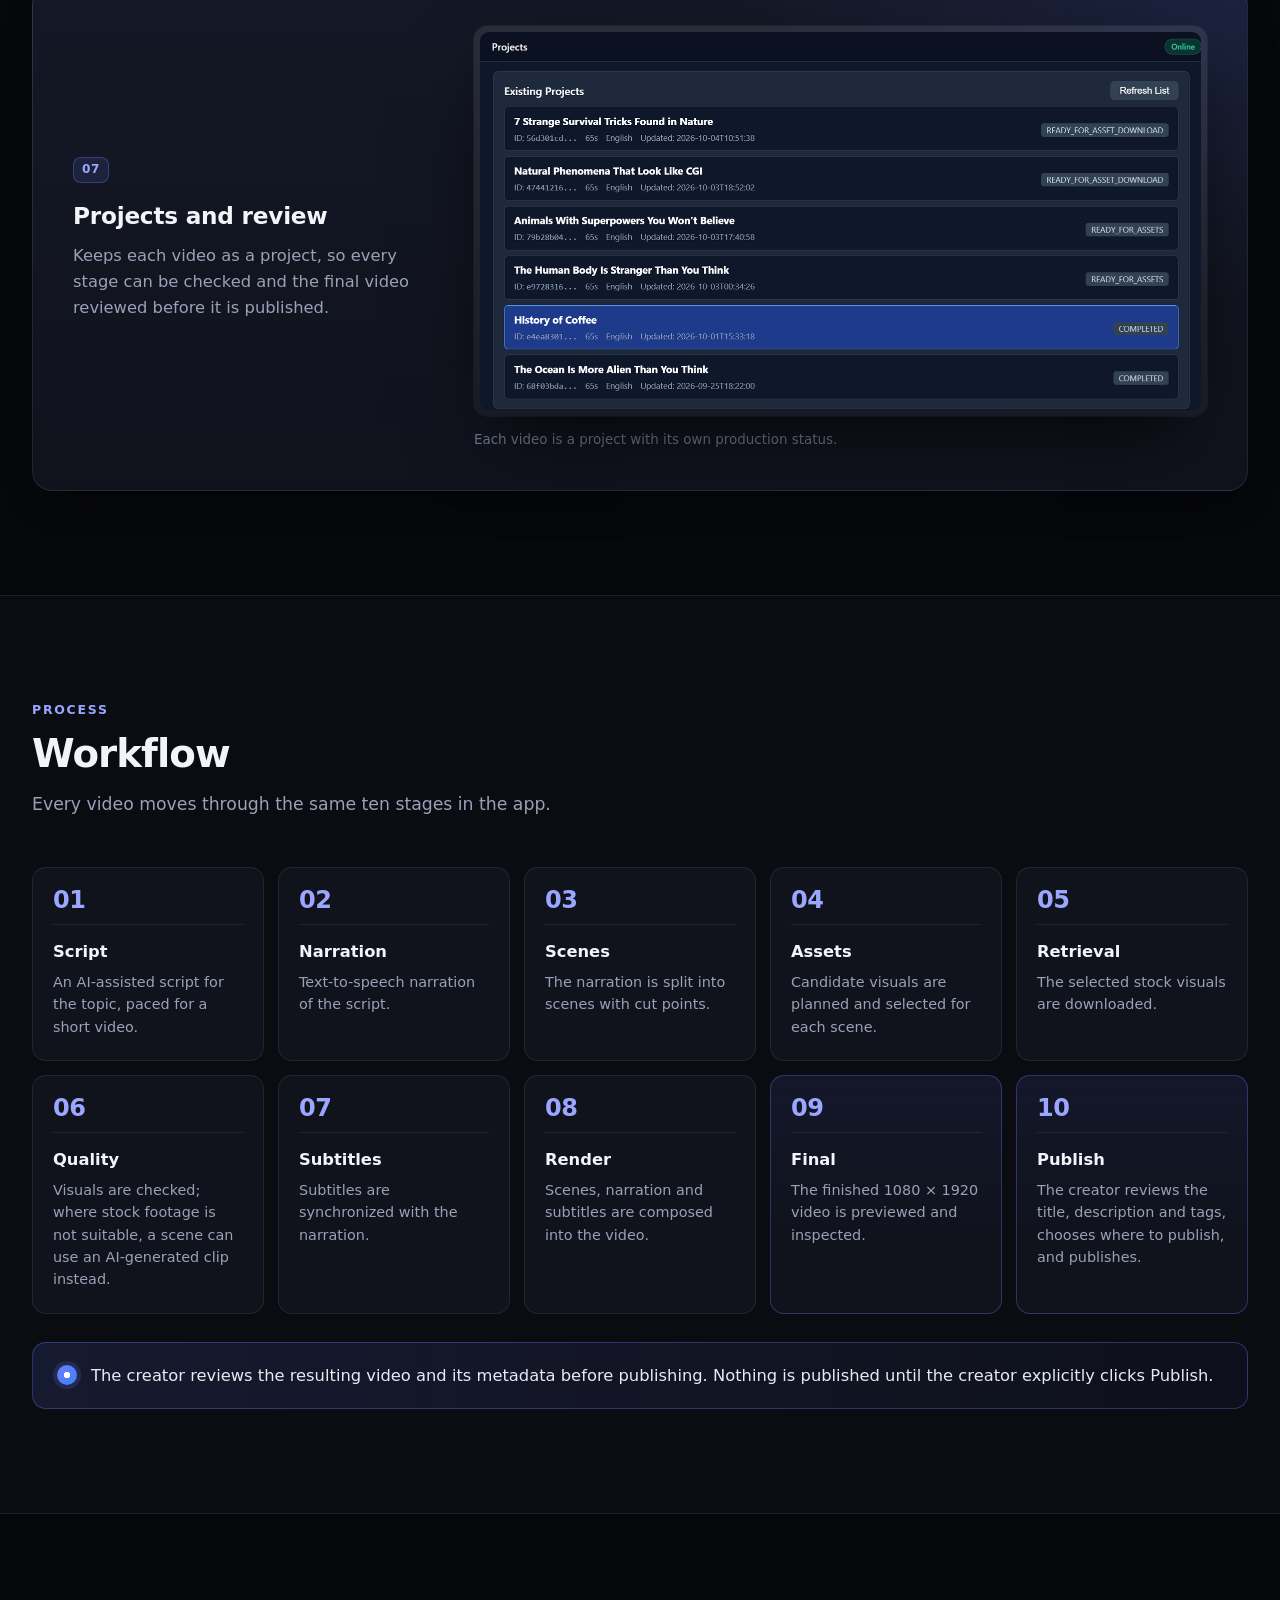
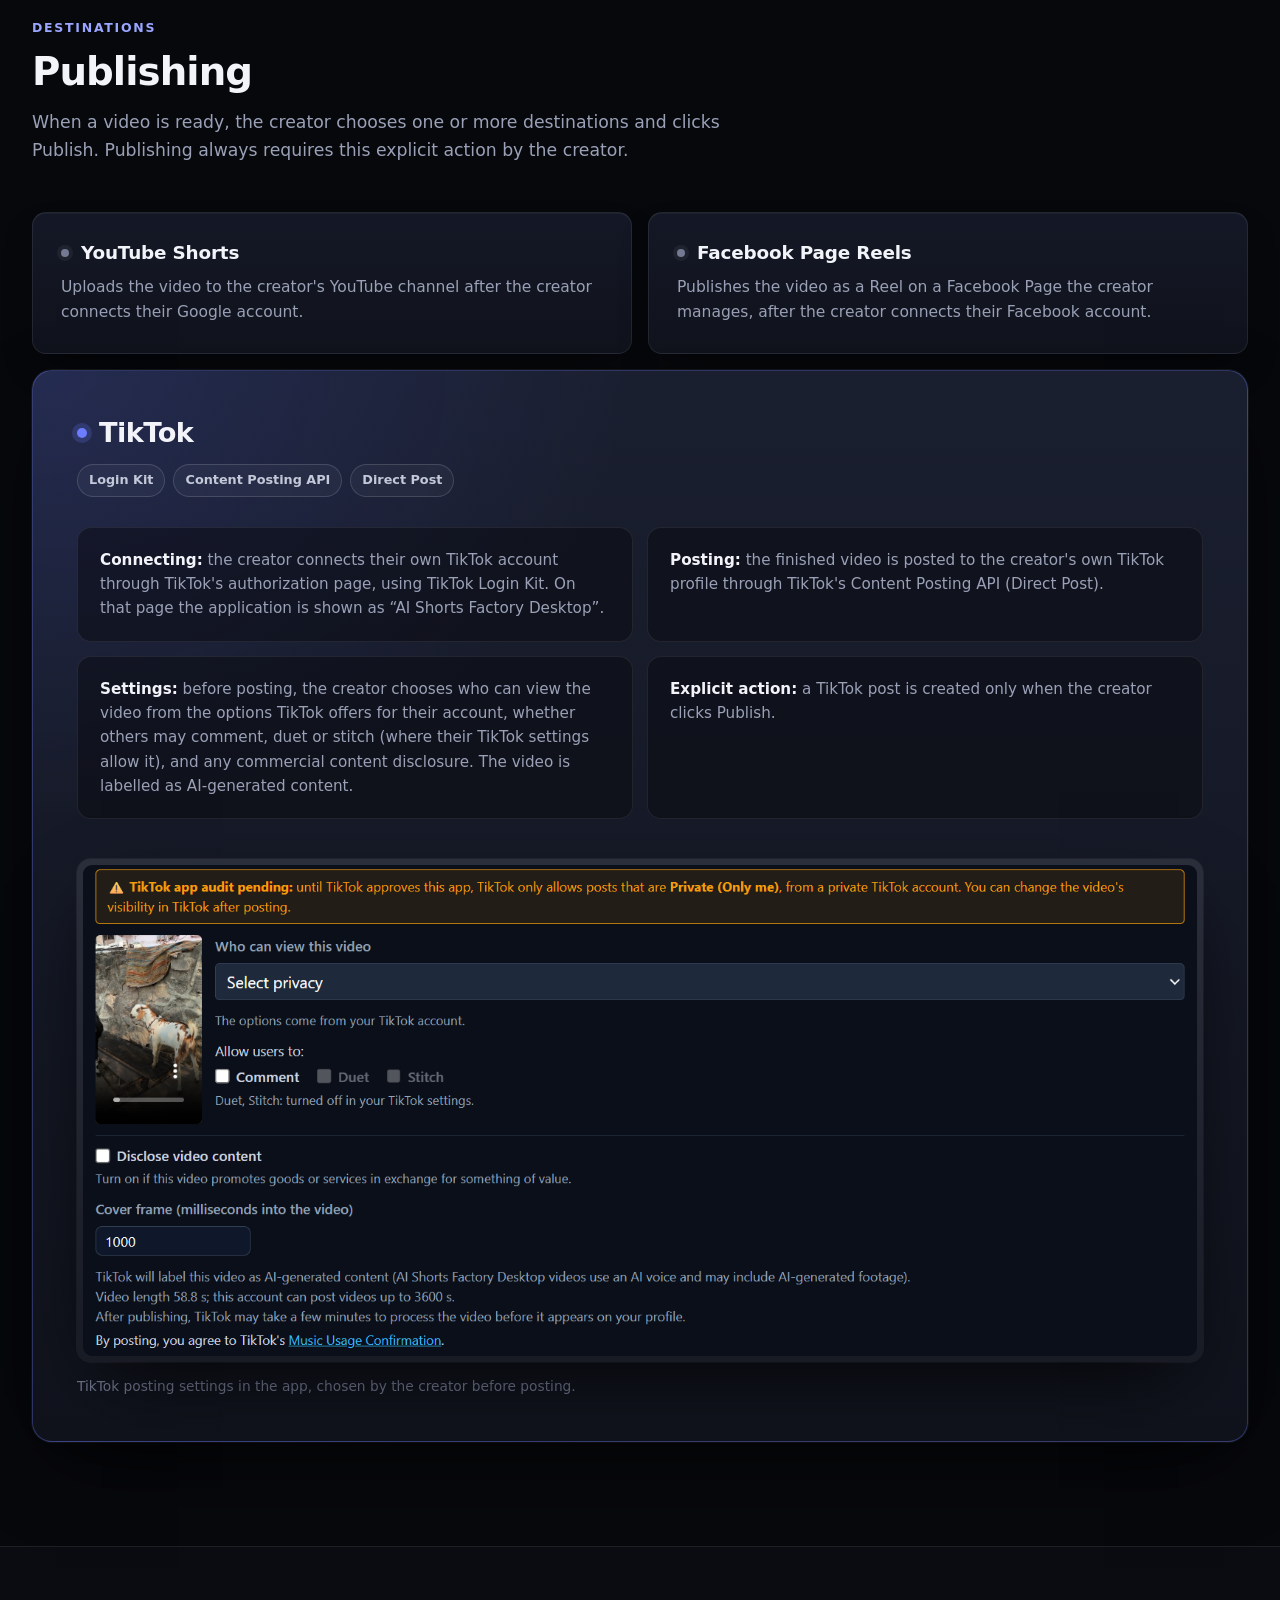
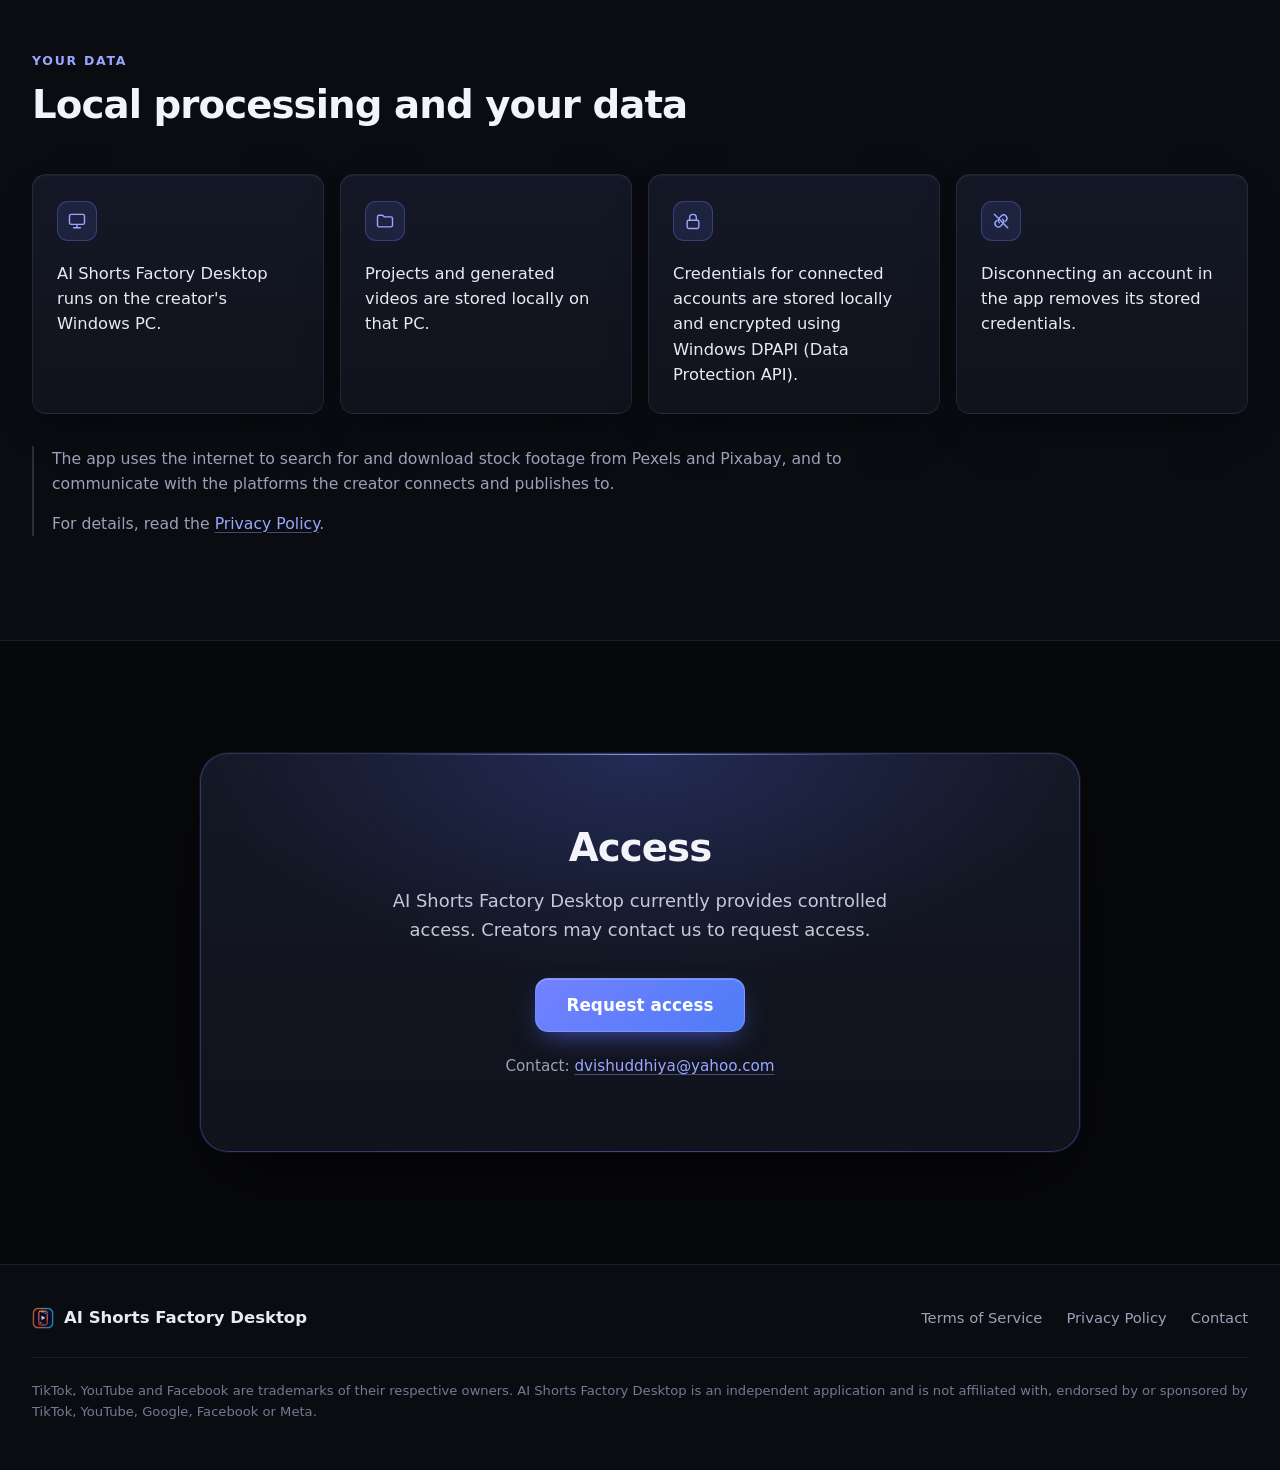
==== commit a1cd1ff7: "feat: use the app icon for the favicon and site header The same image as the TikTok Basic Info app i" ====
--- a/index.html
+++ b/index.html
@@ -6,7 +6,11 @@
     <meta name="color-scheme" content="dark">
     <title>AI Shorts Factory Desktop - Windows application for short-form videos</title>
     <meta name="description" content="AI Shorts Factory Desktop helps users create AI videos with scripts, narration, visuals, subtitles, and publishing.">
-    <link rel="icon" href="data:,">
+    <link rel="icon" type="image/png" sizes="64x64" href="favicon.png?v=desktop3">
+    <link rel="icon" type="image/png" sizes="32x32" href="favicon-32.png?v=desktop3">
+    <link rel="icon" type="image/x-icon" sizes="16x16 32x32 48x48" href="favicon.ico?v=desktop3">
+    <link rel="shortcut icon" href="favicon.ico?v=desktop3">
+    <link rel="apple-touch-icon" sizes="180x180" href="apple-touch-icon.png?v=desktop3">
     <link rel="stylesheet" href="style.css">
 </head>
 <body class="home">
@@ -14,7 +18,7 @@
 
     <header class="site-header">
         <div class="container header-inner">
-            <a class="brand" href="./"><span class="brand-mark" aria-hidden="true"></span>AI Shorts Factory Desktop</a>
+            <a class="brand" href="./"><img class="brand-icon" src="app-icon.png?v=desktop3" width="28" height="28" alt="">AI Shorts Factory Desktop</a>
             <nav class="site-nav" aria-label="Main">
                 <a href="#features">What it does</a>
                 <a href="#workflow">Workflow</a>
@@ -217,7 +221,7 @@
 
     <footer class="site-footer">
         <div class="container footer-inner">
-            <p class="footer-brand"><span class="brand-mark" aria-hidden="true"></span>AI Shorts Factory Desktop</p>
+            <p class="footer-brand"><img class="brand-icon" src="app-icon.png?v=desktop3" width="22" height="22" alt="">AI Shorts Factory Desktop</p>
             <nav class="footer-nav" aria-label="Legal and contact">
                 <a href="terms.html">Terms of Service</a>
                 <a href="privacy.html">Privacy Policy</a>
--- a/style.css
+++ b/style.css
@@ -170,15 +170,12 @@
     color: #ffffff;
 }
 
-.brand-mark {
+/* The app icon itself: the same image as the favicon and the TikTok Basic Info icon. */
+.brand-icon {
+    display: block;
     flex: none;
-    width: 22px;
-    height: 22px;
-    border-radius: 7px;
-    background:
-        linear-gradient(135deg, rgba(255, 255, 255, 0.28), rgba(255, 255, 255, 0) 55%),
-        linear-gradient(135deg, var(--accent), var(--accent-2));
-    box-shadow: 0 0 0 1px rgba(255, 255, 255, 0.12) inset, 0 4px 14px -4px rgba(109, 125, 255, 0.7);
+    width: 28px;
+    height: 28px;
 }
 
 .site-nav {
@@ -929,10 +926,9 @@
     font-weight: 650;
 }
 
-.footer-brand .brand-mark {
-    width: 18px;
-    height: 18px;
-    border-radius: 6px;
+.footer-brand .brand-icon {
+    width: 22px;
+    height: 22px;
 }
 
 .footer-nav {
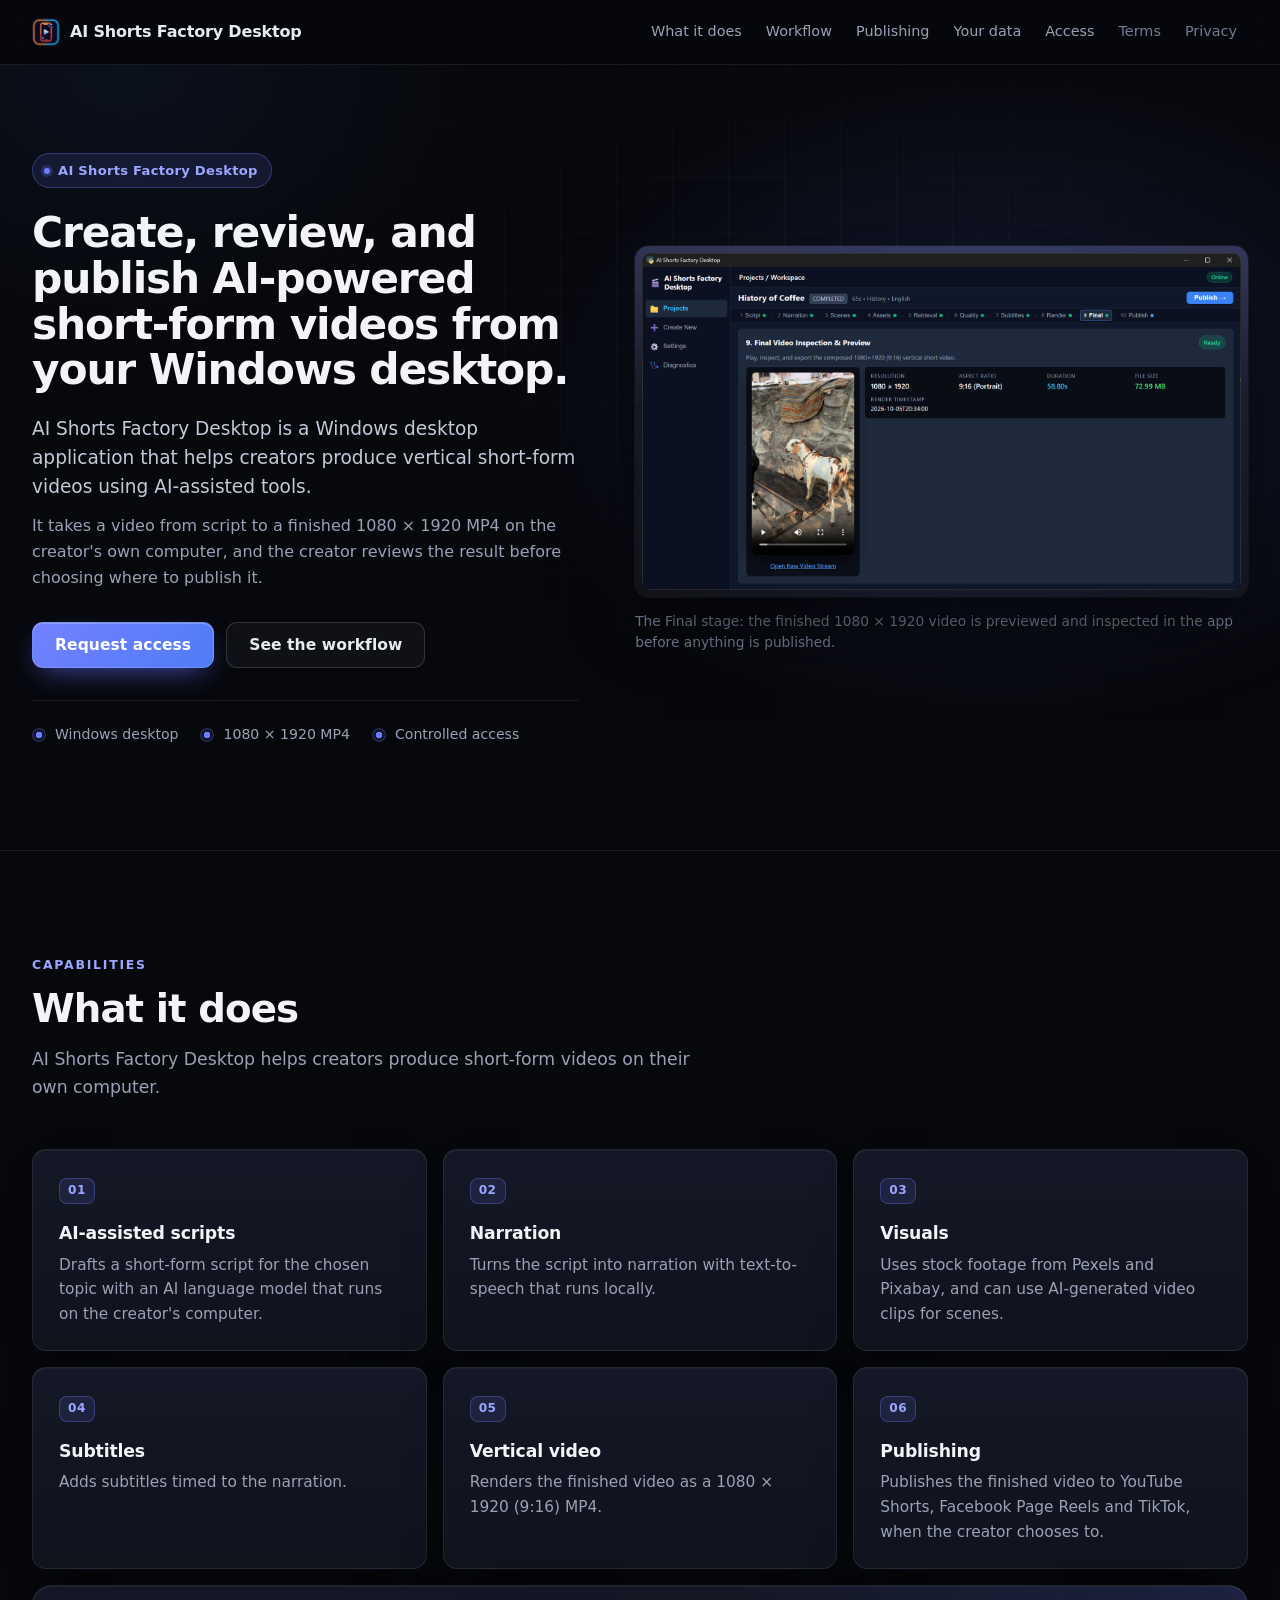
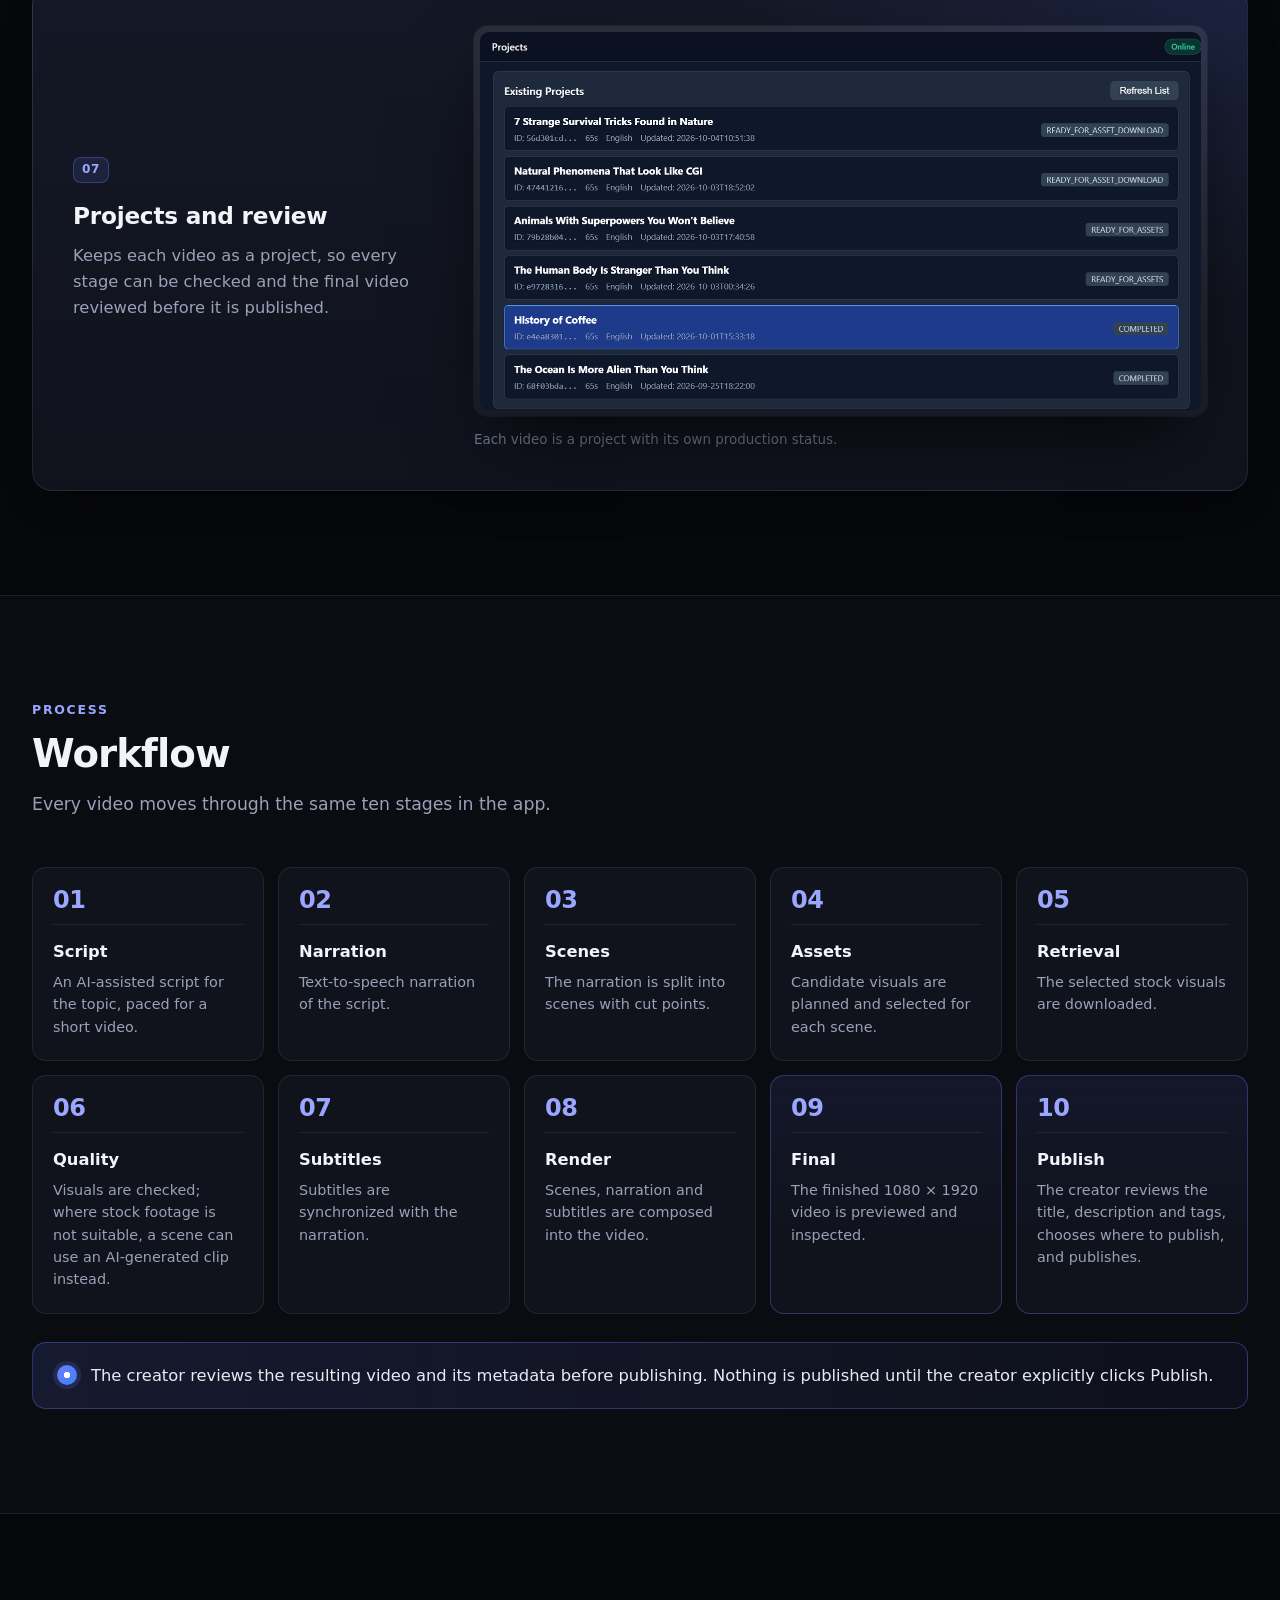
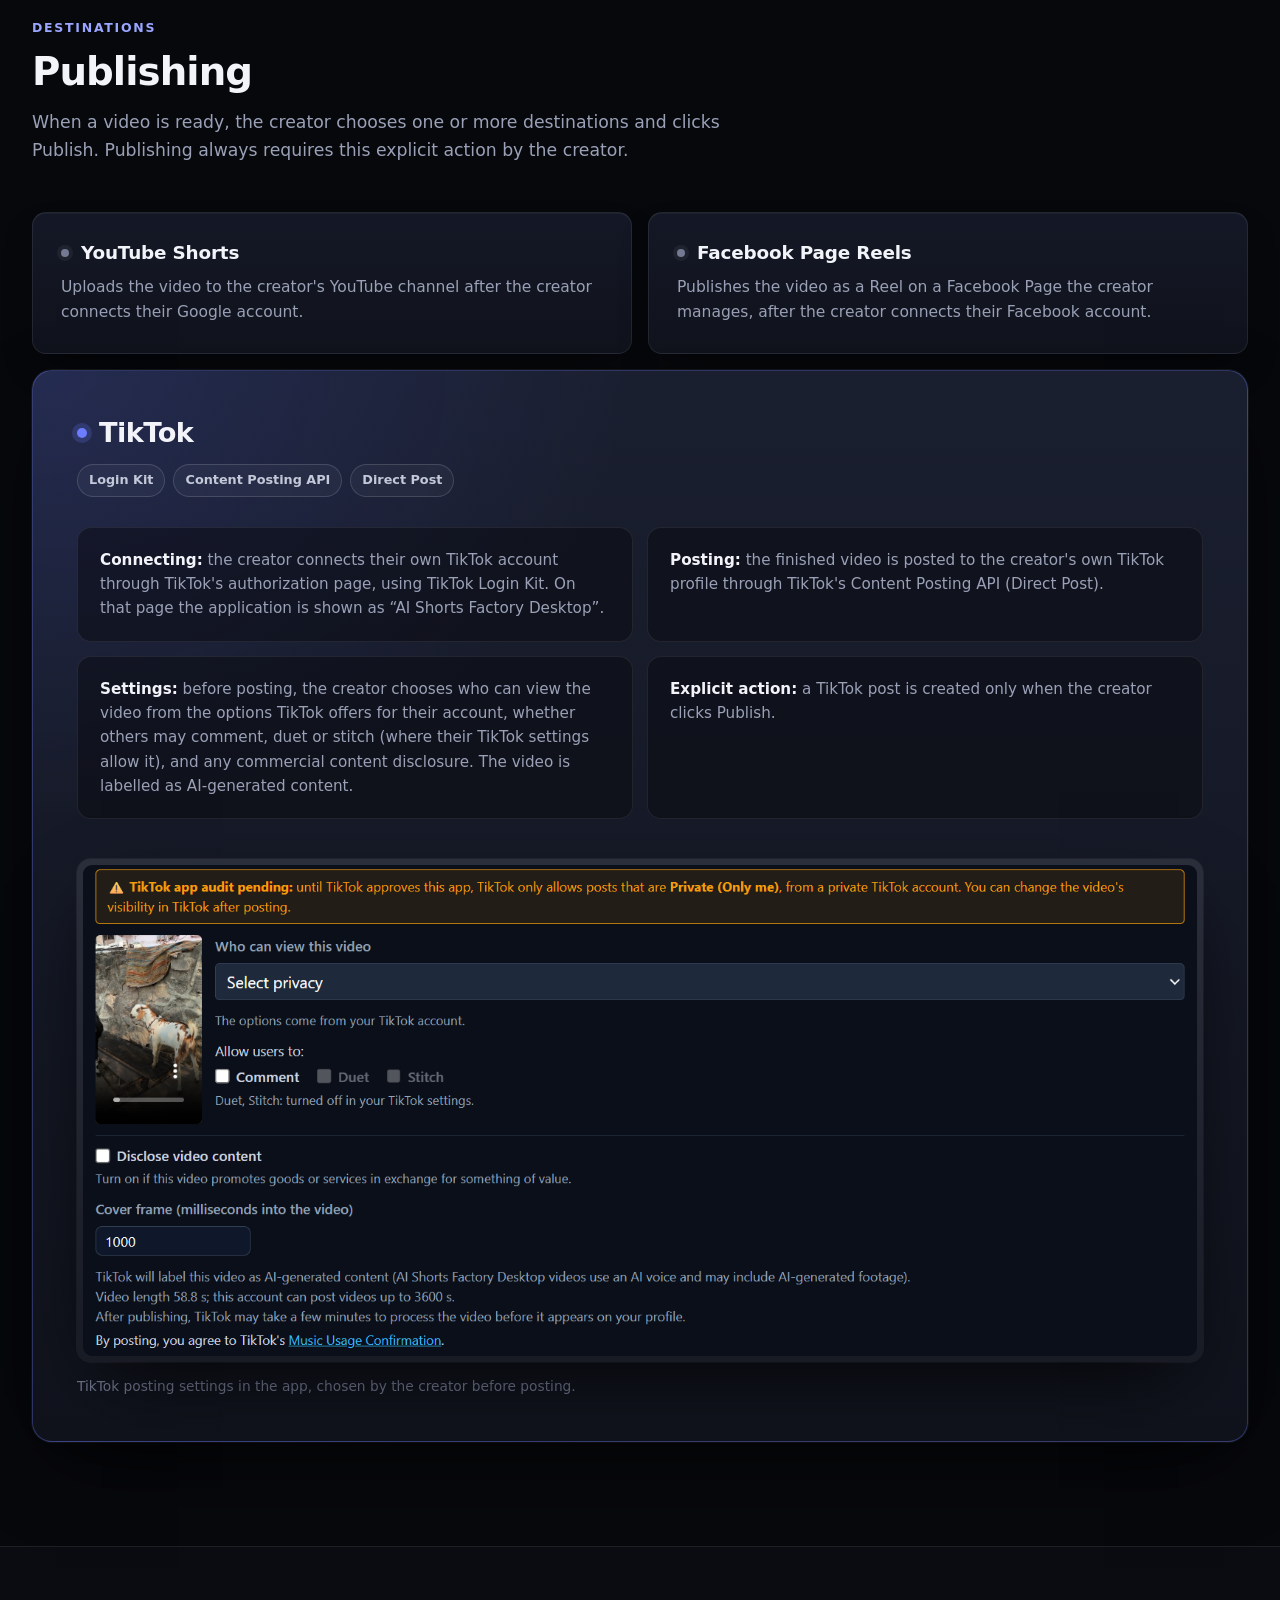
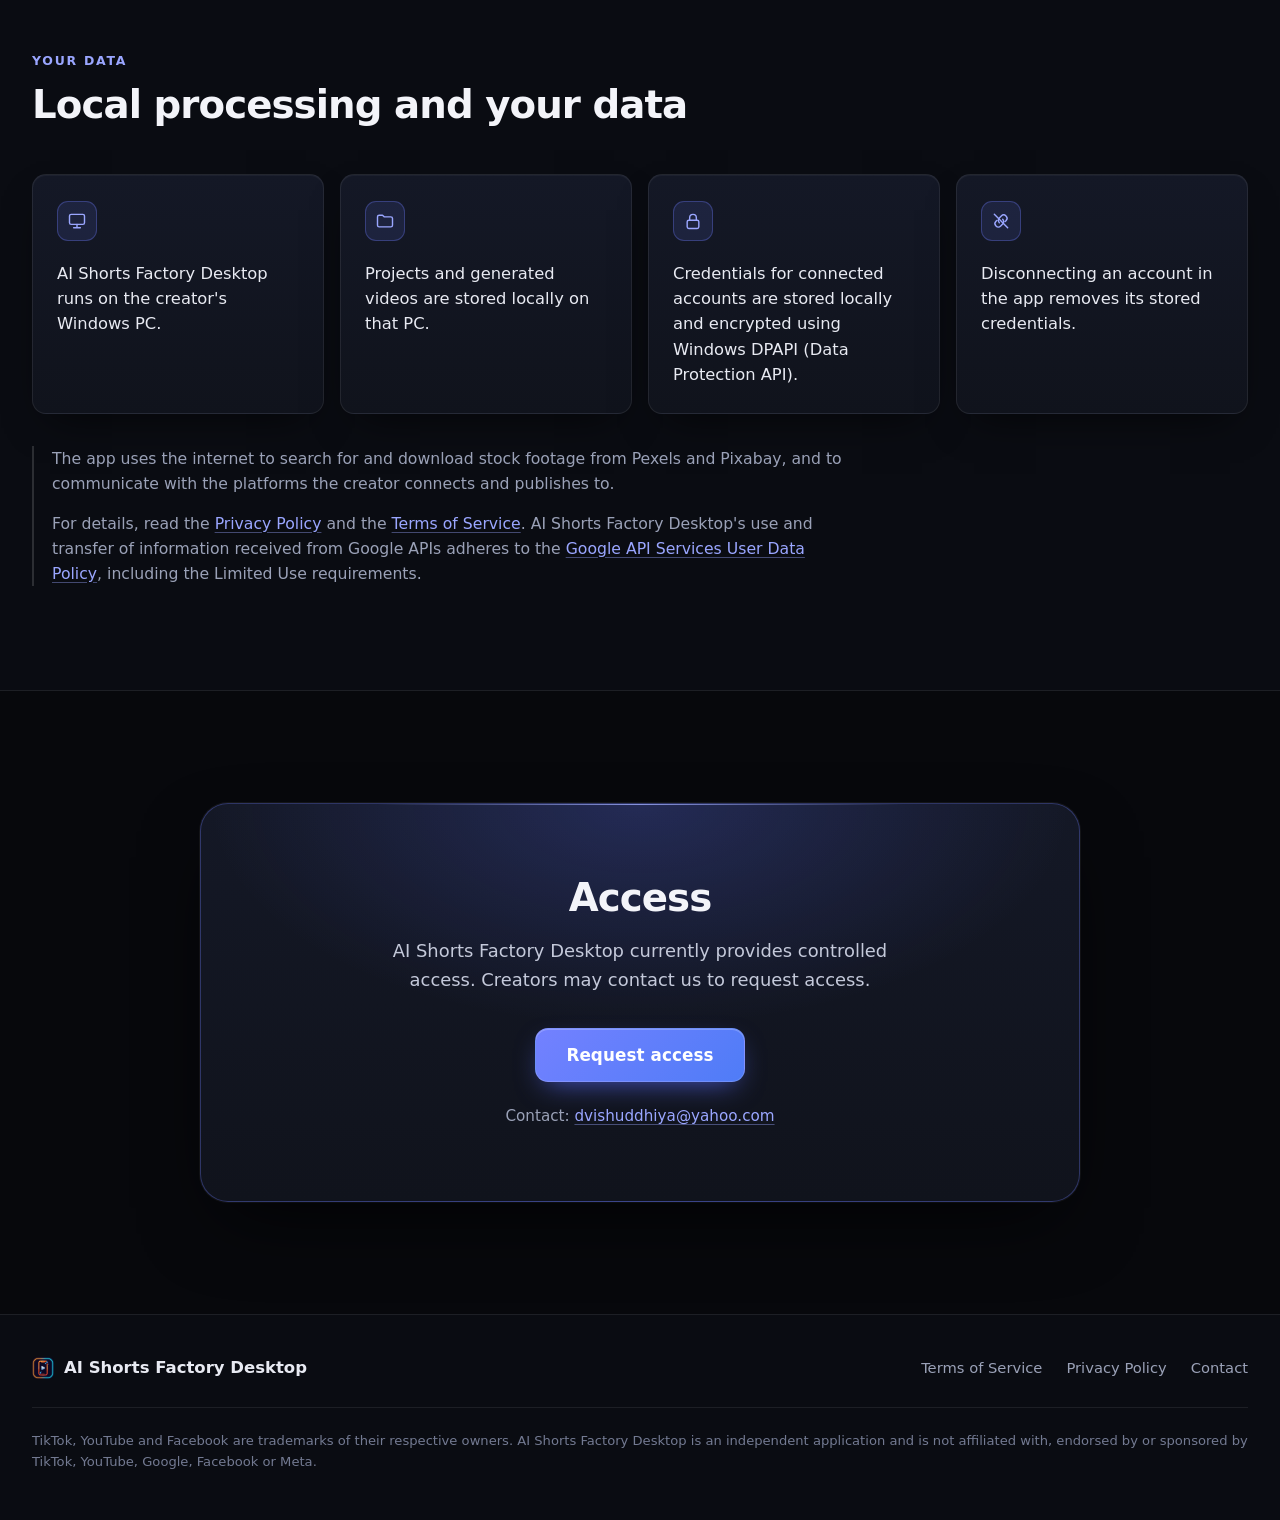
==== commit 63394d96: "docs: Google/YouTube API Services disclosures; YouTube ToS in Terms Privacy Policy: new "Google and " ====
--- a/index.html
+++ b/index.html
@@ -200,7 +200,7 @@
                 </ul>
                 <div class="data-note">
                     <p>The app uses the internet to search for and download stock footage from Pexels and Pixabay, and to communicate with the platforms the creator connects and publishes to.</p>
-                    <p>For details, read the <a href="privacy.html">Privacy Policy</a>.</p>
+                    <p>For details, read the <a href="privacy.html">Privacy Policy</a> and the <a href="terms.html">Terms of Service</a>. AI Shorts Factory Desktop's use and transfer of information received from Google APIs adheres to the <a href="https://developers.google.com/terms/api-services-user-data-policy">Google API Services User Data Policy</a>, including the Limited Use requirements.</p>
                 </div>
             </div>
         </section>
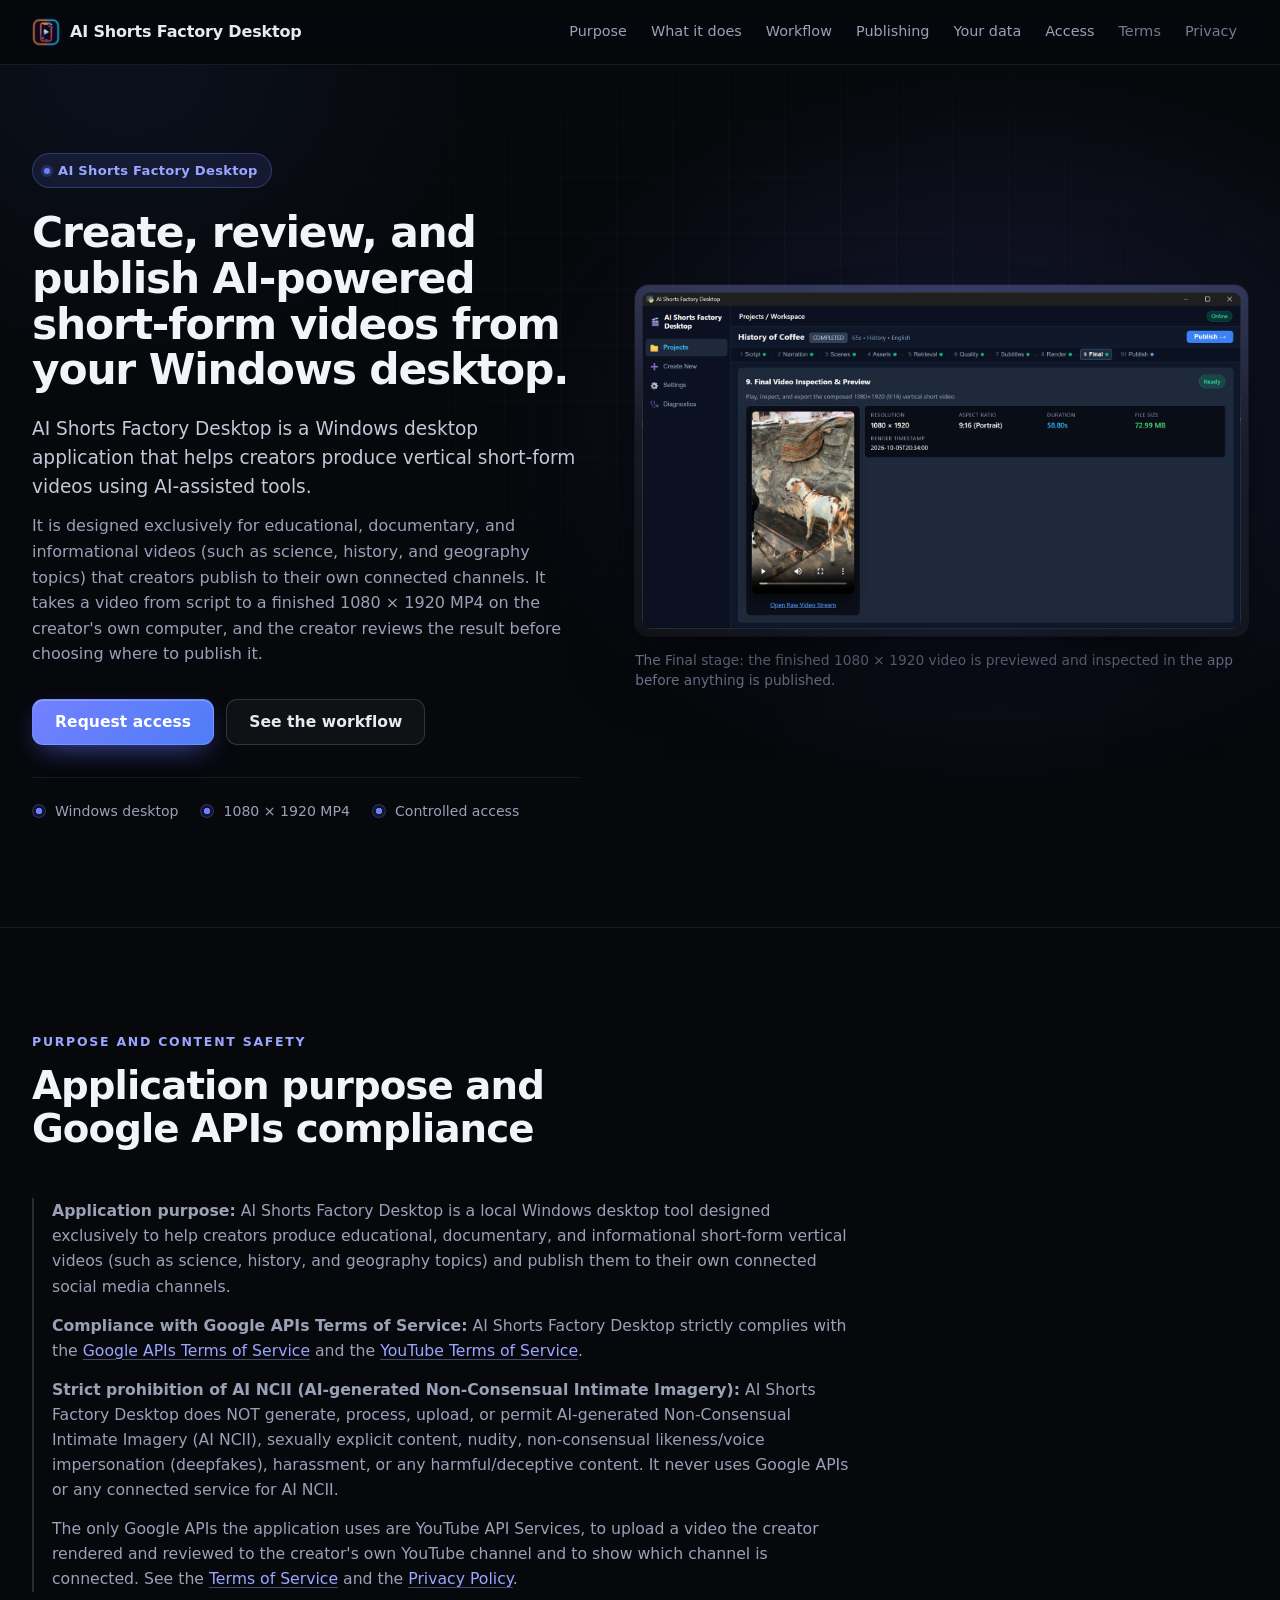
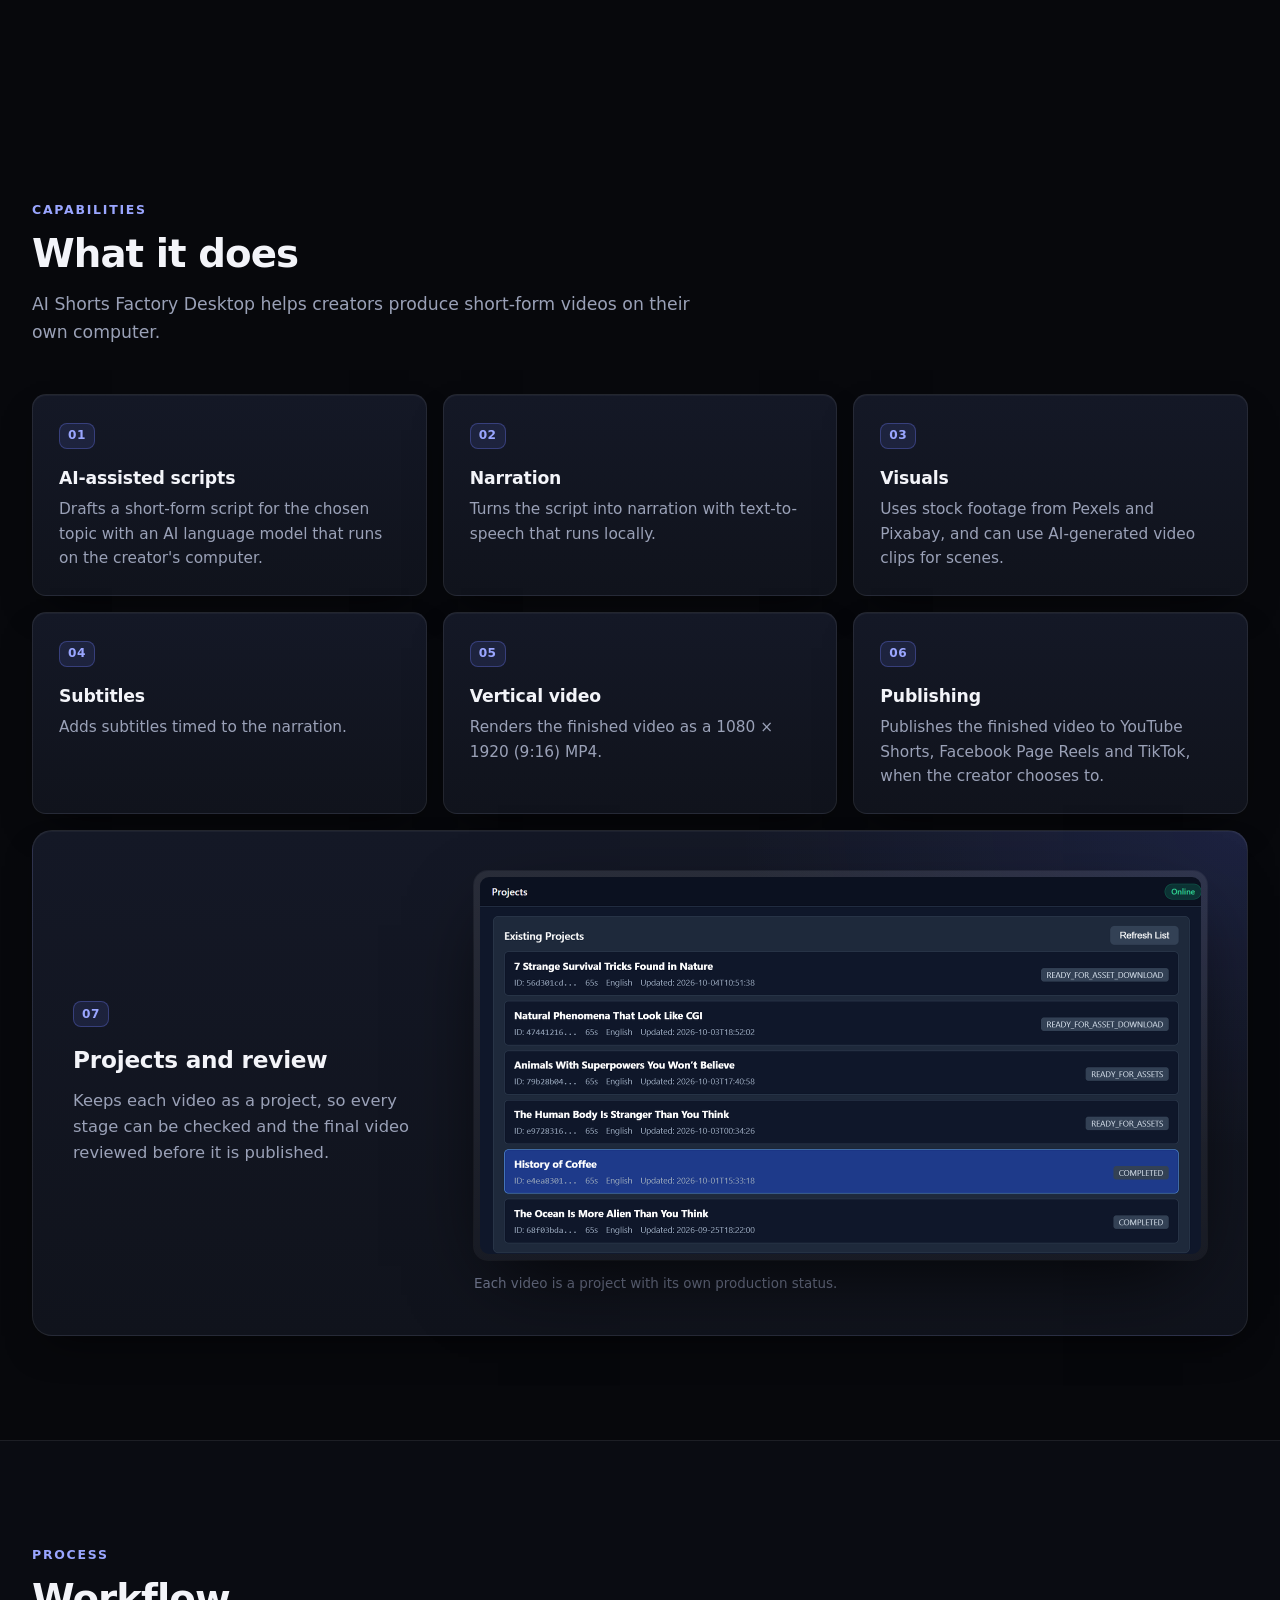
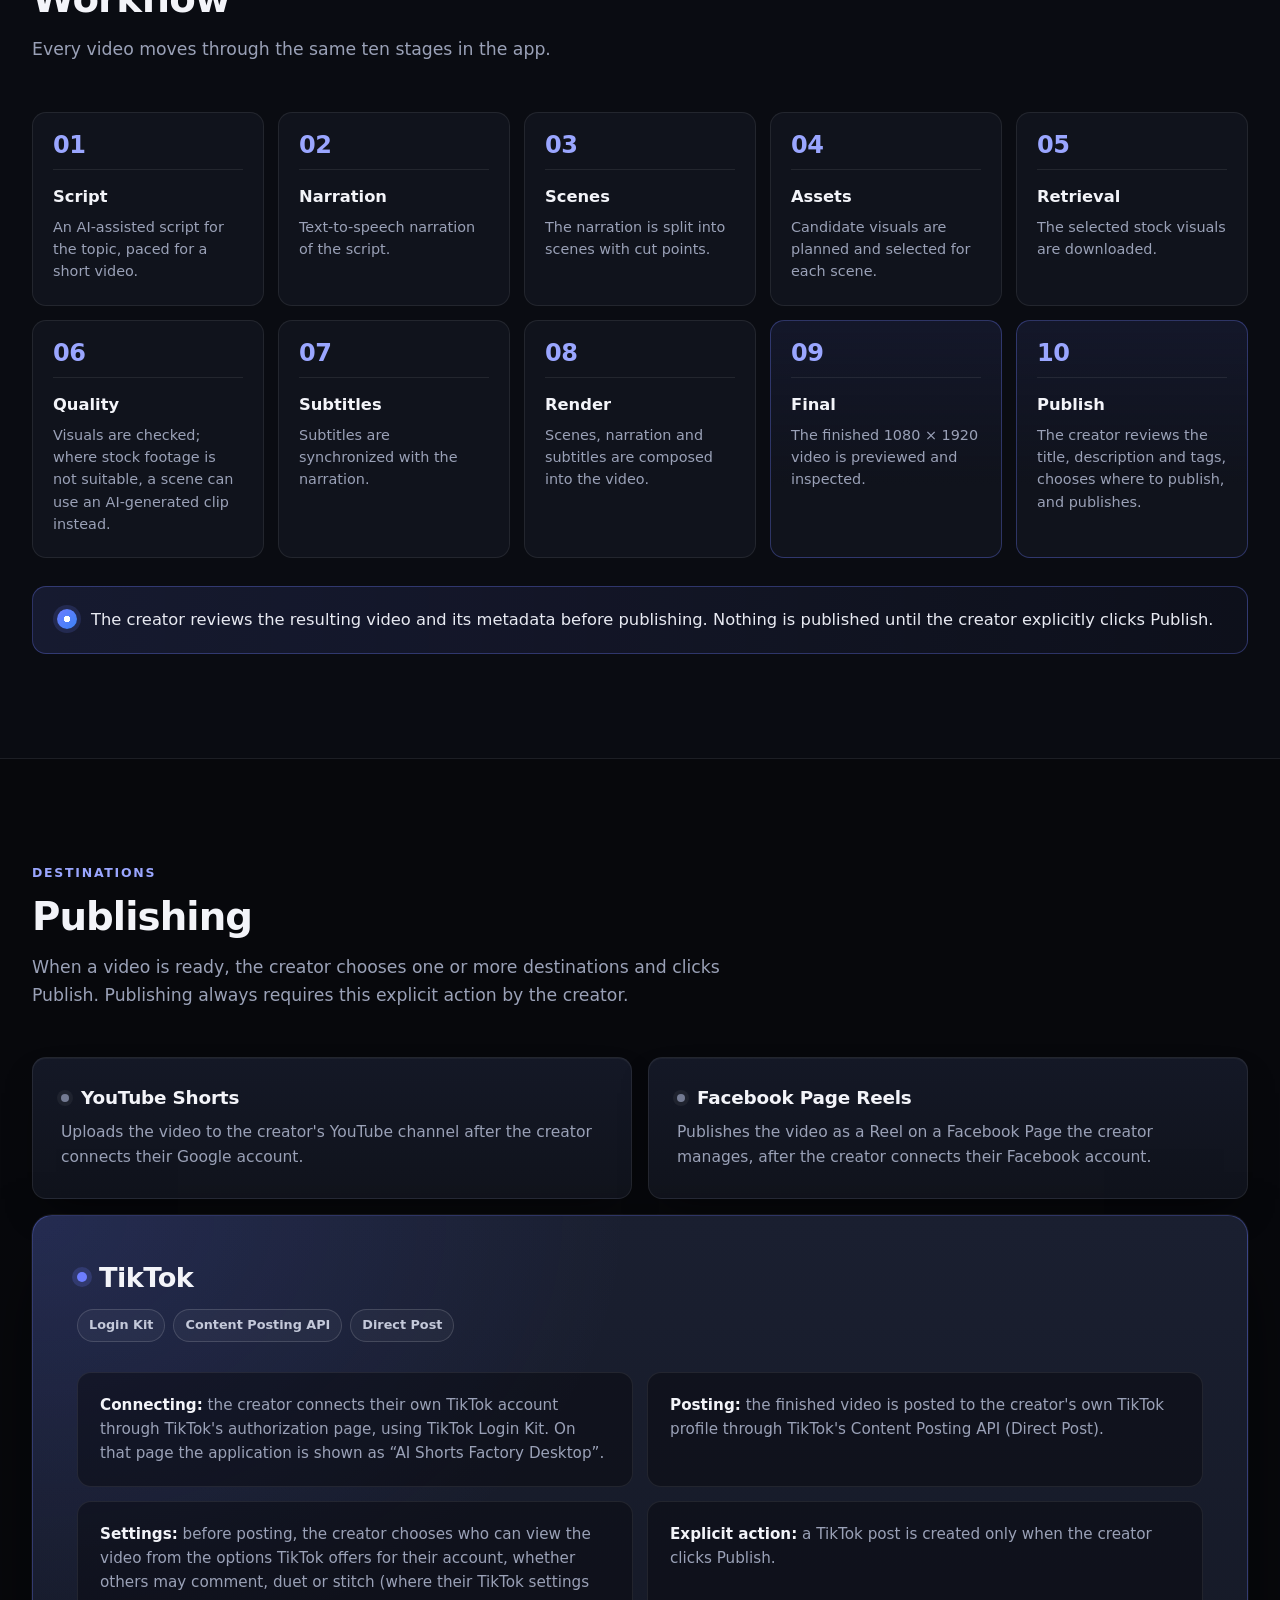
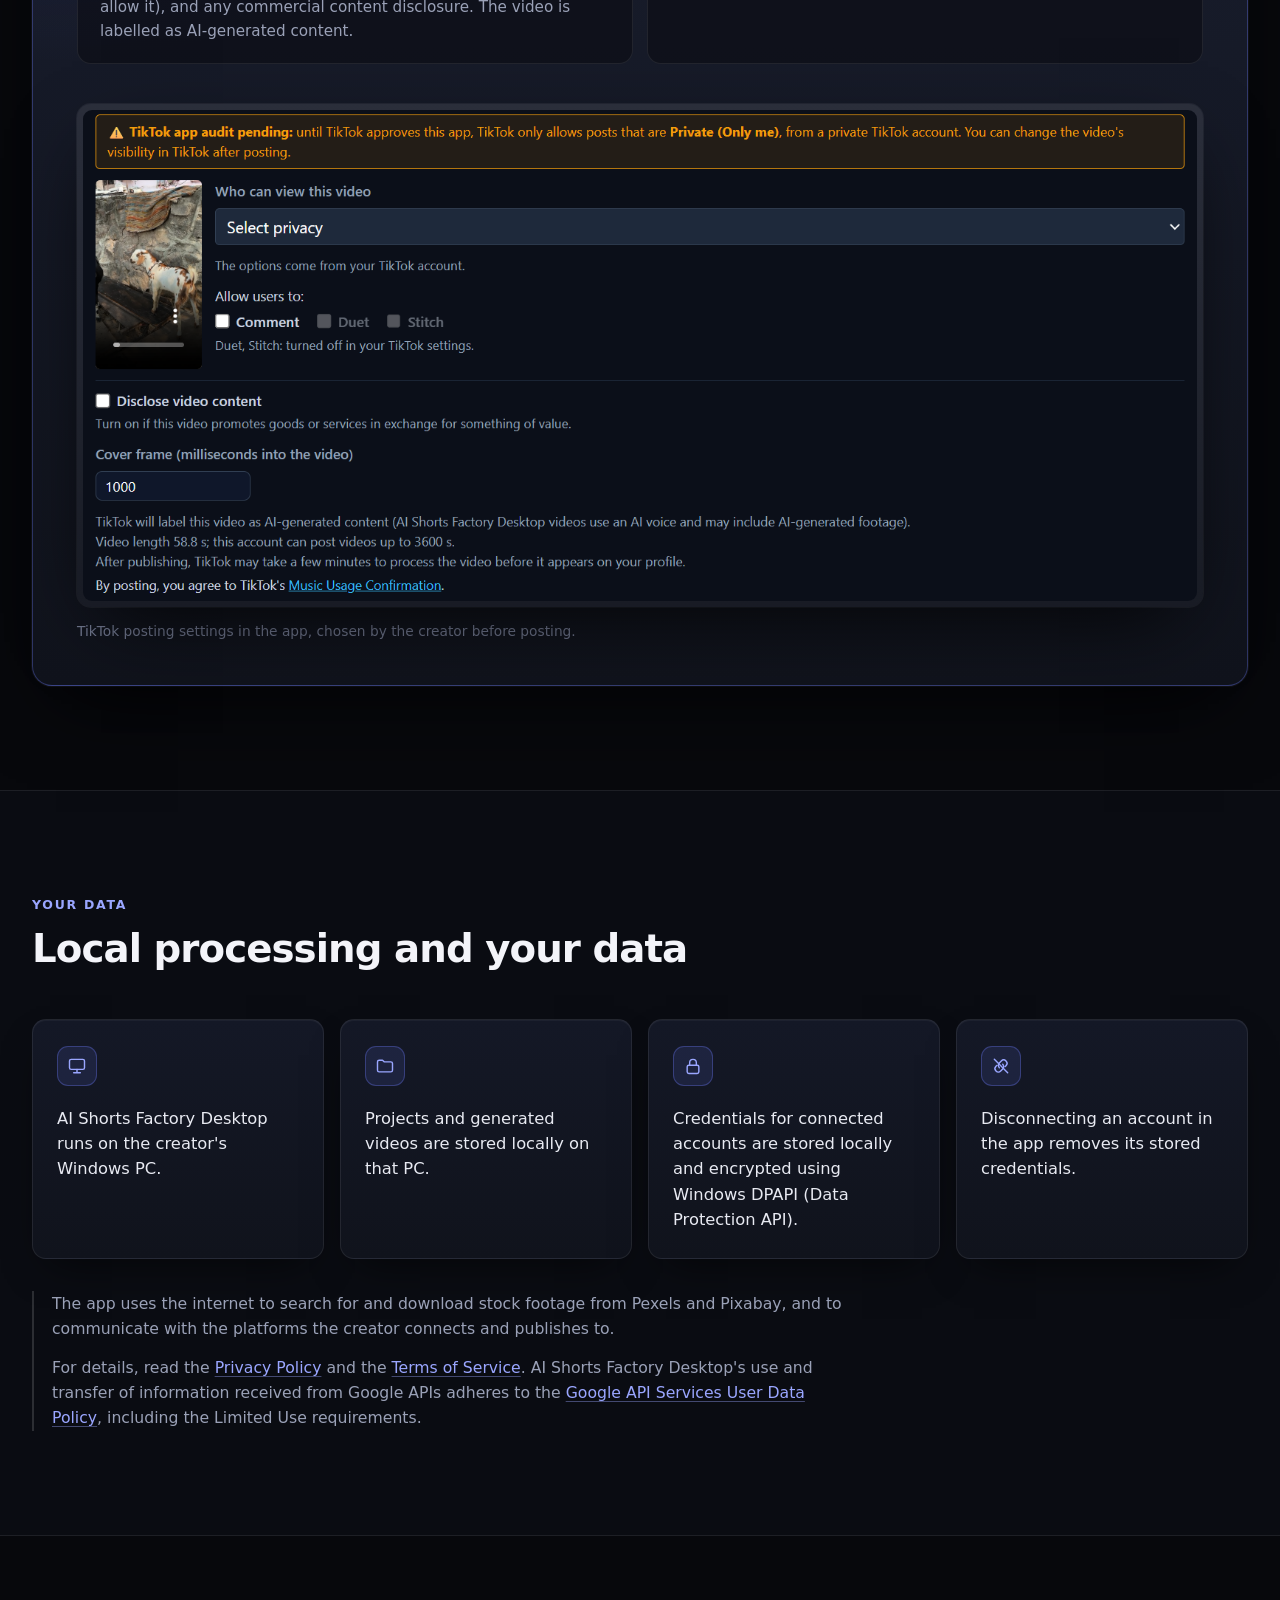
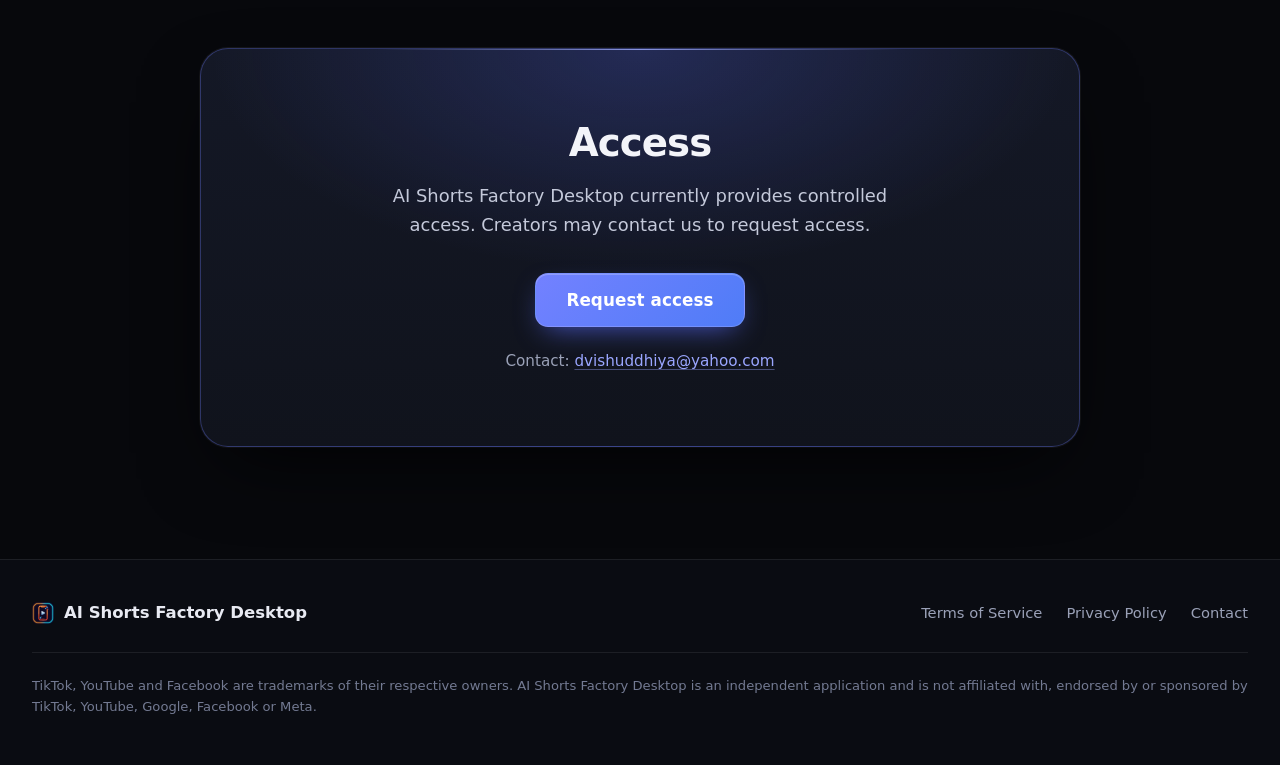
==== commit aa1da3d9: "docs: application purpose and Google APIs compliance (no AI NCII) Homepage: the hero states the app " ====
--- a/index.html
+++ b/index.html
@@ -3,6 +3,7 @@
 <head>
     <meta charset="UTF-8">
     <meta name="viewport" content="width=device-width, initial-scale=1.0">
+    <meta name="google-site-verification" content="gMztd1r3MFNFKrPR3j5uCn5gwbD2HqTPKgnHvT7osY8" />
     <meta name="color-scheme" content="dark">
     <title>AI Shorts Factory Desktop - Windows application for short-form videos</title>
     <meta name="description" content="AI Shorts Factory Desktop helps users create AI videos with scripts, narration, visuals, subtitles, and publishing.">
@@ -20,6 +21,7 @@
         <div class="container header-inner">
             <a class="brand" href="./"><img class="brand-icon" src="app-icon.png?v=desktop3" width="28" height="28" alt="">AI Shorts Factory Desktop</a>
             <nav class="site-nav" aria-label="Main">
+                <a href="#purpose">Purpose</a>
                 <a href="#features">What it does</a>
                 <a href="#workflow">Workflow</a>
                 <a href="#publishing">Publishing</a>
@@ -38,7 +40,7 @@
                     <p class="eyebrow">AI Shorts Factory Desktop</p>
                     <h1>Create, review, and publish <span class="nowrap">AI-powered</span> <span class="nowrap">short-form</span> videos from your Windows desktop.</h1>
                     <p class="lead">AI Shorts Factory Desktop is a Windows desktop application that helps creators produce vertical short-form videos using <span class="nowrap">AI-assisted</span> tools.</p>
-                    <p class="hero-sub">It takes a video from script to a finished 1080 &times; 1920 MP4 on the creator's own computer, and the creator reviews the result before choosing where to publish it.</p>
+                    <p class="hero-sub">It is designed exclusively for educational, documentary, and informational videos (such as science, history, and geography topics) that creators publish to their own connected channels. It takes a video from script to a finished 1080 &times; 1920 MP4 on the creator's own computer, and the creator reviews the result before choosing where to publish it.</p>
                     <p class="actions">
                         <a class="button" href="#access">Request access</a>
                         <a class="button secondary" href="#workflow">See the workflow</a>
@@ -55,6 +57,21 @@
                     </div>
                     <figcaption>The Final stage: the finished 1080 &times; 1920 video is previewed and inspected in the app before anything is published.</figcaption>
                 </figure>
+            </div>
+        </section>
+
+        <section id="purpose" class="section">
+            <div class="container">
+                <header class="section-head">
+                    <p class="section-label">Purpose and content safety</p>
+                    <h2>Application purpose and Google APIs compliance</h2>
+                </header>
+                <div class="data-note">
+                    <p><strong>Application purpose:</strong> AI Shorts Factory Desktop is a local Windows desktop tool designed exclusively to help creators produce educational, documentary, and informational short-form vertical videos (such as science, history, and geography topics) and publish them to their own connected social media channels.</p>
+                    <p><strong>Compliance with Google APIs Terms of Service:</strong> AI Shorts Factory Desktop strictly complies with the <a href="https://developers.google.com/terms">Google APIs Terms of Service</a> and the <a href="https://www.youtube.com/t/terms">YouTube Terms of Service</a>.</p>
+                    <p><strong>Strict prohibition of AI NCII (AI-generated Non-Consensual Intimate Imagery):</strong> AI Shorts Factory Desktop does NOT generate, process, upload, or permit AI-generated Non-Consensual Intimate Imagery (AI NCII), sexually explicit content, nudity, non-consensual likeness/voice impersonation (deepfakes), harassment, or any harmful/deceptive content. It never uses Google APIs or any connected service for AI NCII.</p>
+                    <p>The only Google APIs the application uses are YouTube API Services, to upload a video the creator rendered and reviewed to the creator's own YouTube channel and to show which channel is connected. See the <a href="terms.html">Terms of Service</a> and the <a href="privacy.html">Privacy Policy</a>.</p>
+                </div>
             </div>
         </section>
 
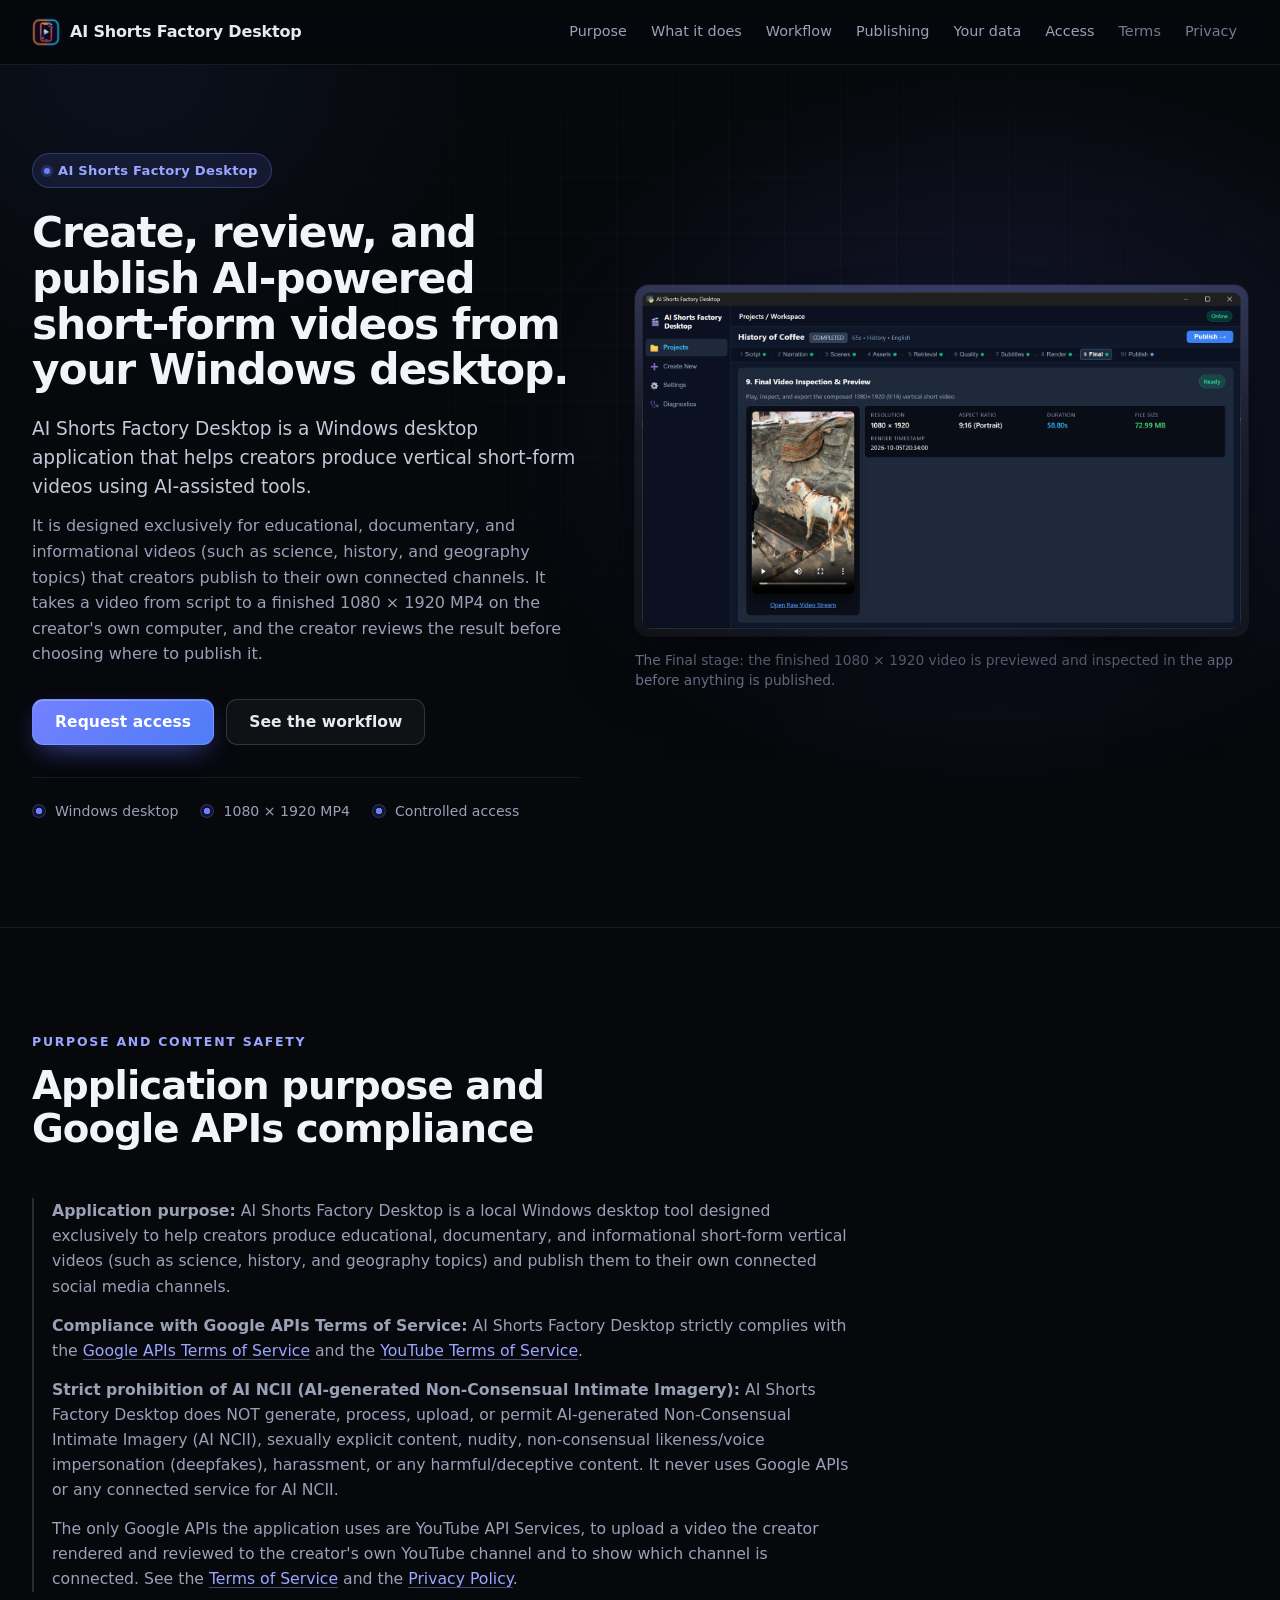
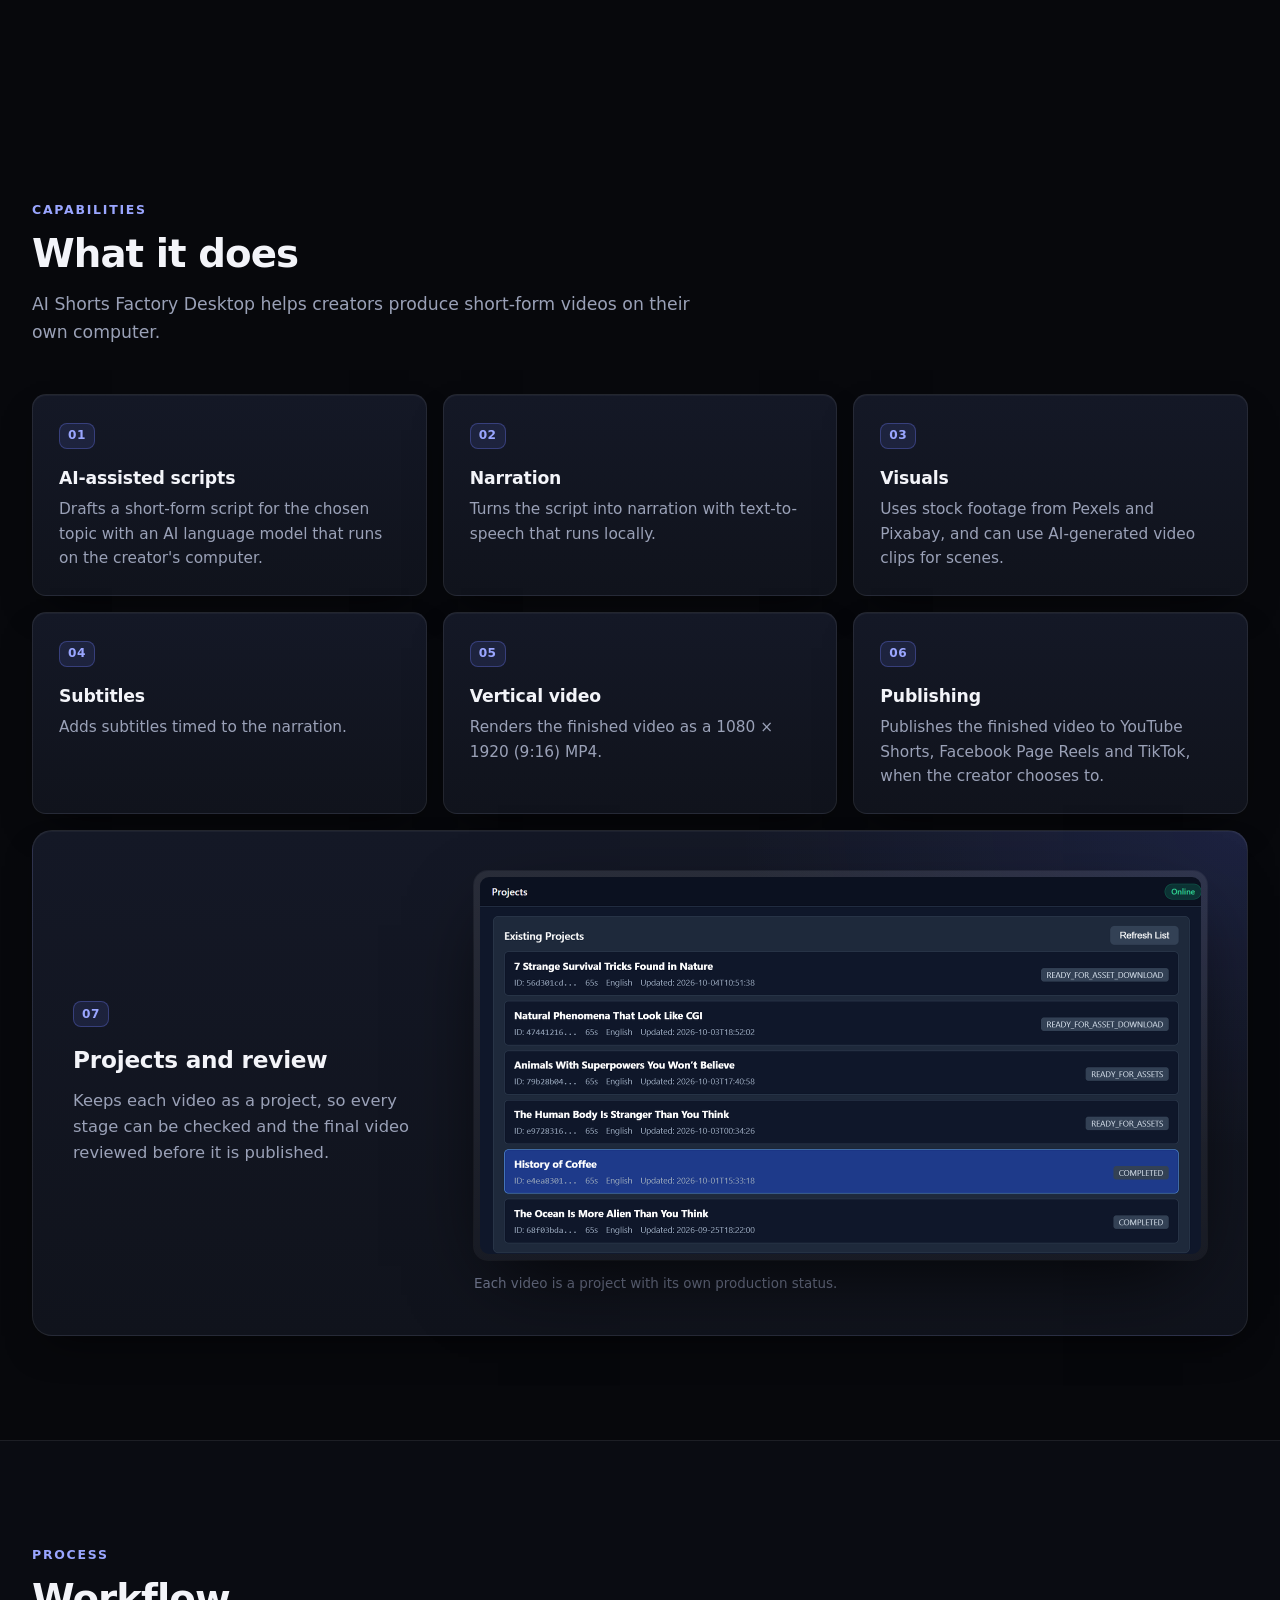
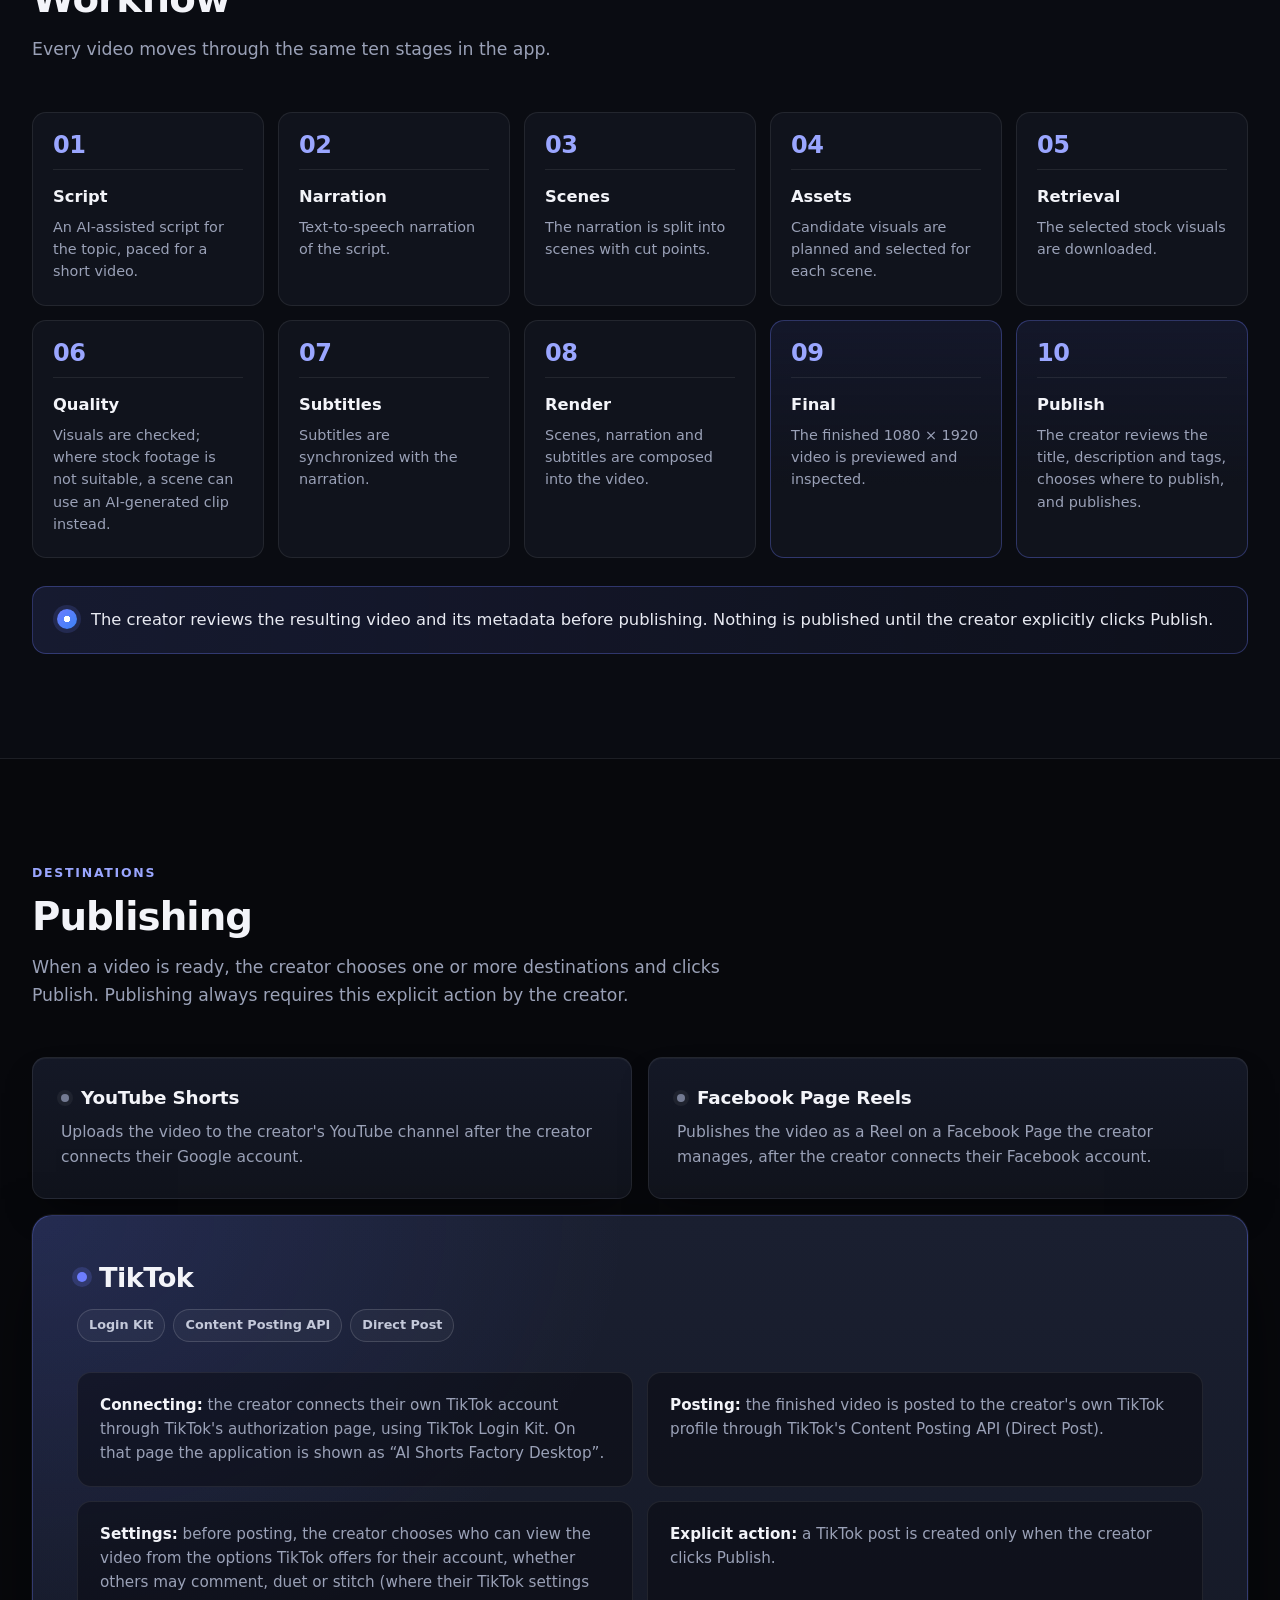
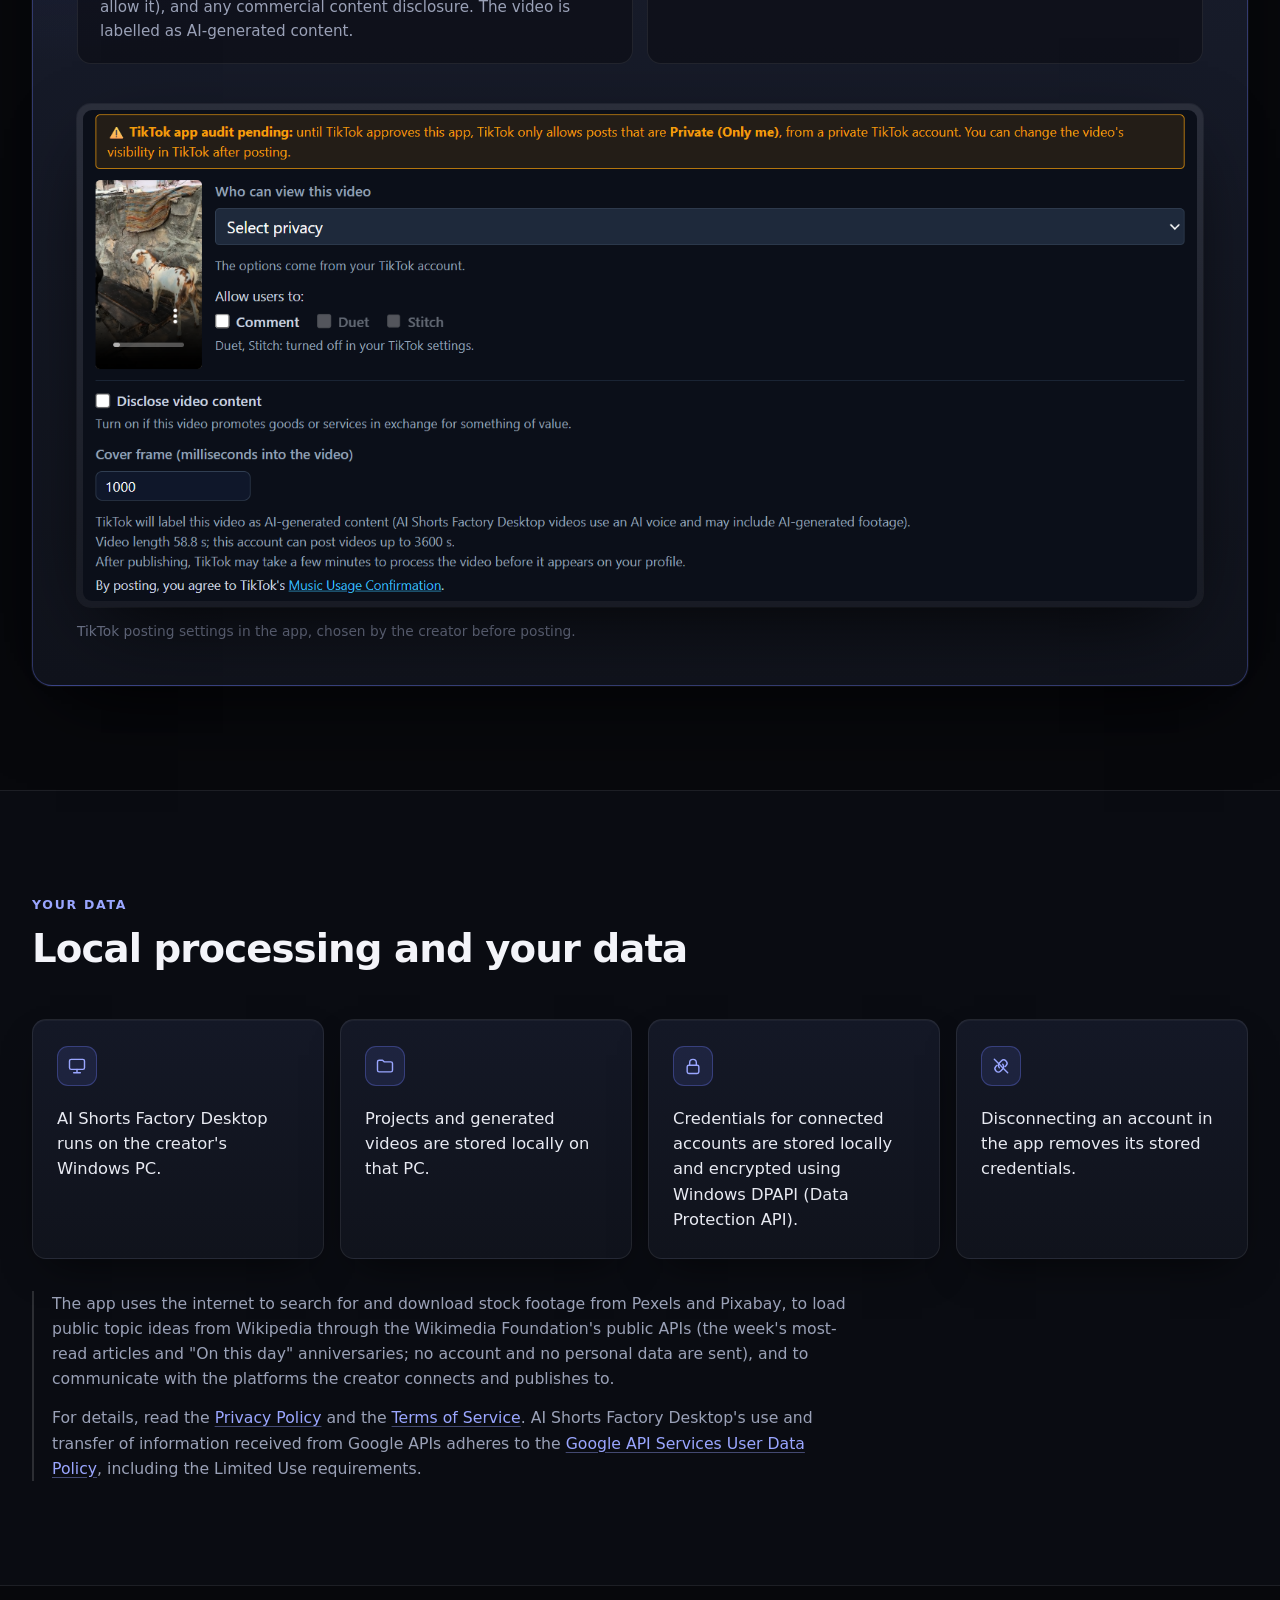
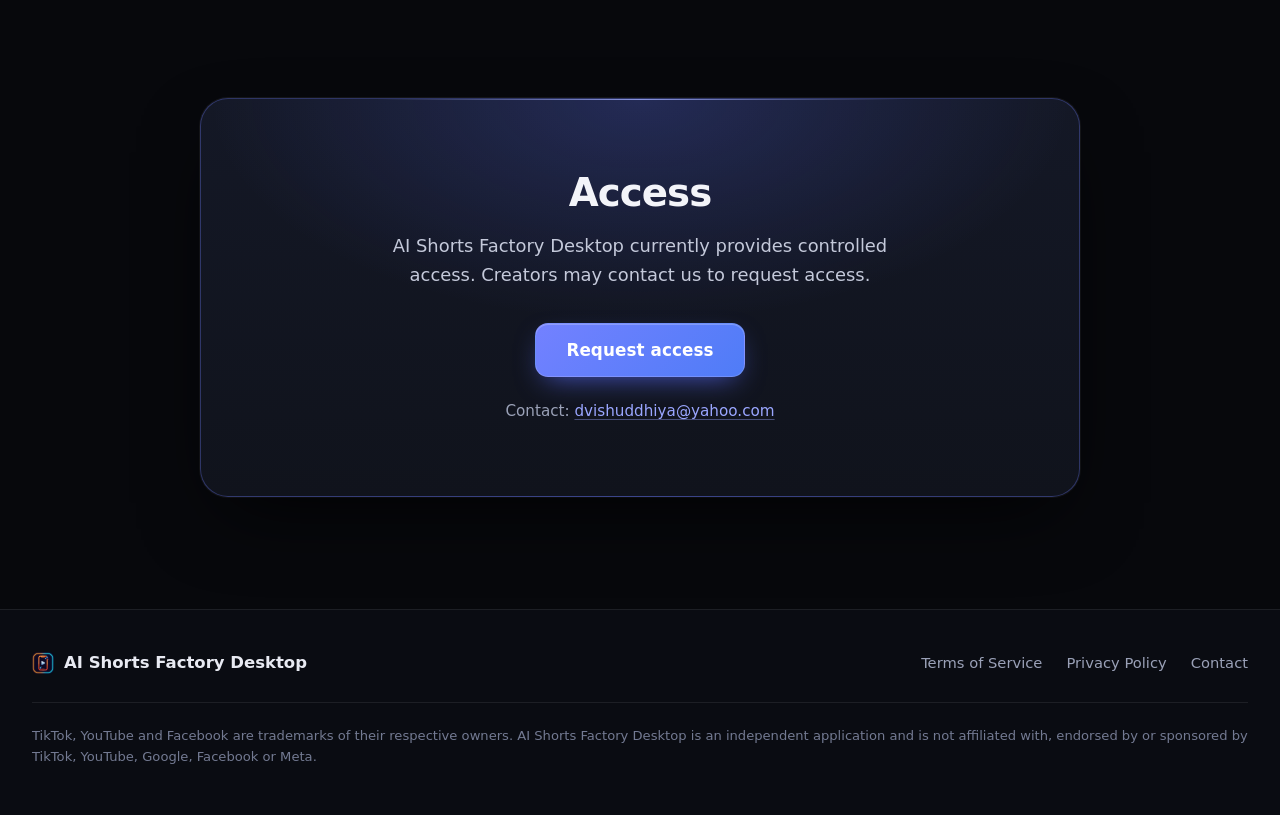
==== commit eefba8e0: "docs: list Wikipedia (Wikimedia public APIs) among the external services Homepage "Your data" note a" ====
--- a/index.html
+++ b/index.html
@@ -216,7 +216,7 @@
                     </li>
                 </ul>
                 <div class="data-note">
-                    <p>The app uses the internet to search for and download stock footage from Pexels and Pixabay, and to communicate with the platforms the creator connects and publishes to.</p>
+                    <p>The app uses the internet to search for and download stock footage from Pexels and Pixabay, to load public topic ideas from Wikipedia through the Wikimedia Foundation's public APIs (the week's most-read articles and "On this day" anniversaries; no account and no personal data are sent), and to communicate with the platforms the creator connects and publishes to.</p>
                     <p>For details, read the <a href="privacy.html">Privacy Policy</a> and the <a href="terms.html">Terms of Service</a>. AI Shorts Factory Desktop's use and transfer of information received from Google APIs adheres to the <a href="https://developers.google.com/terms/api-services-user-data-policy">Google API Services User Data Policy</a>, including the Limited Use requirements.</p>
                 </div>
             </div>
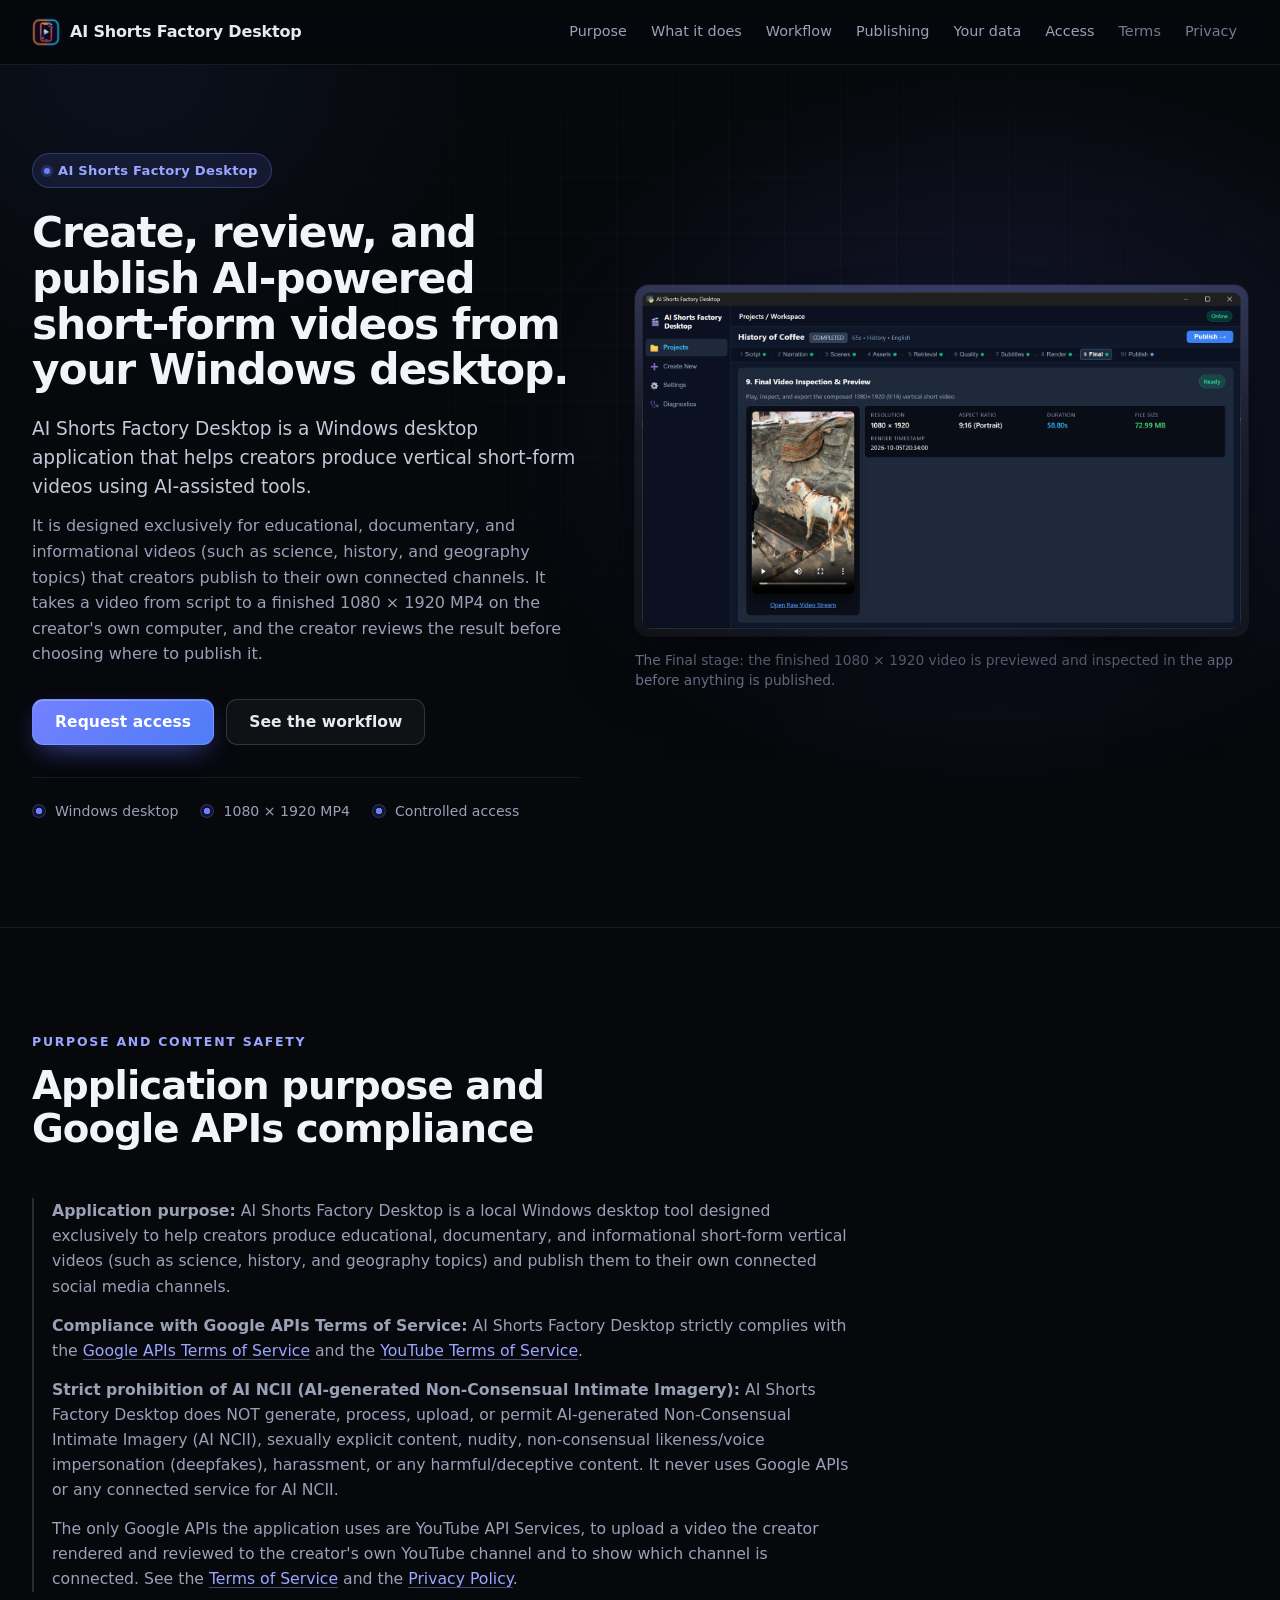
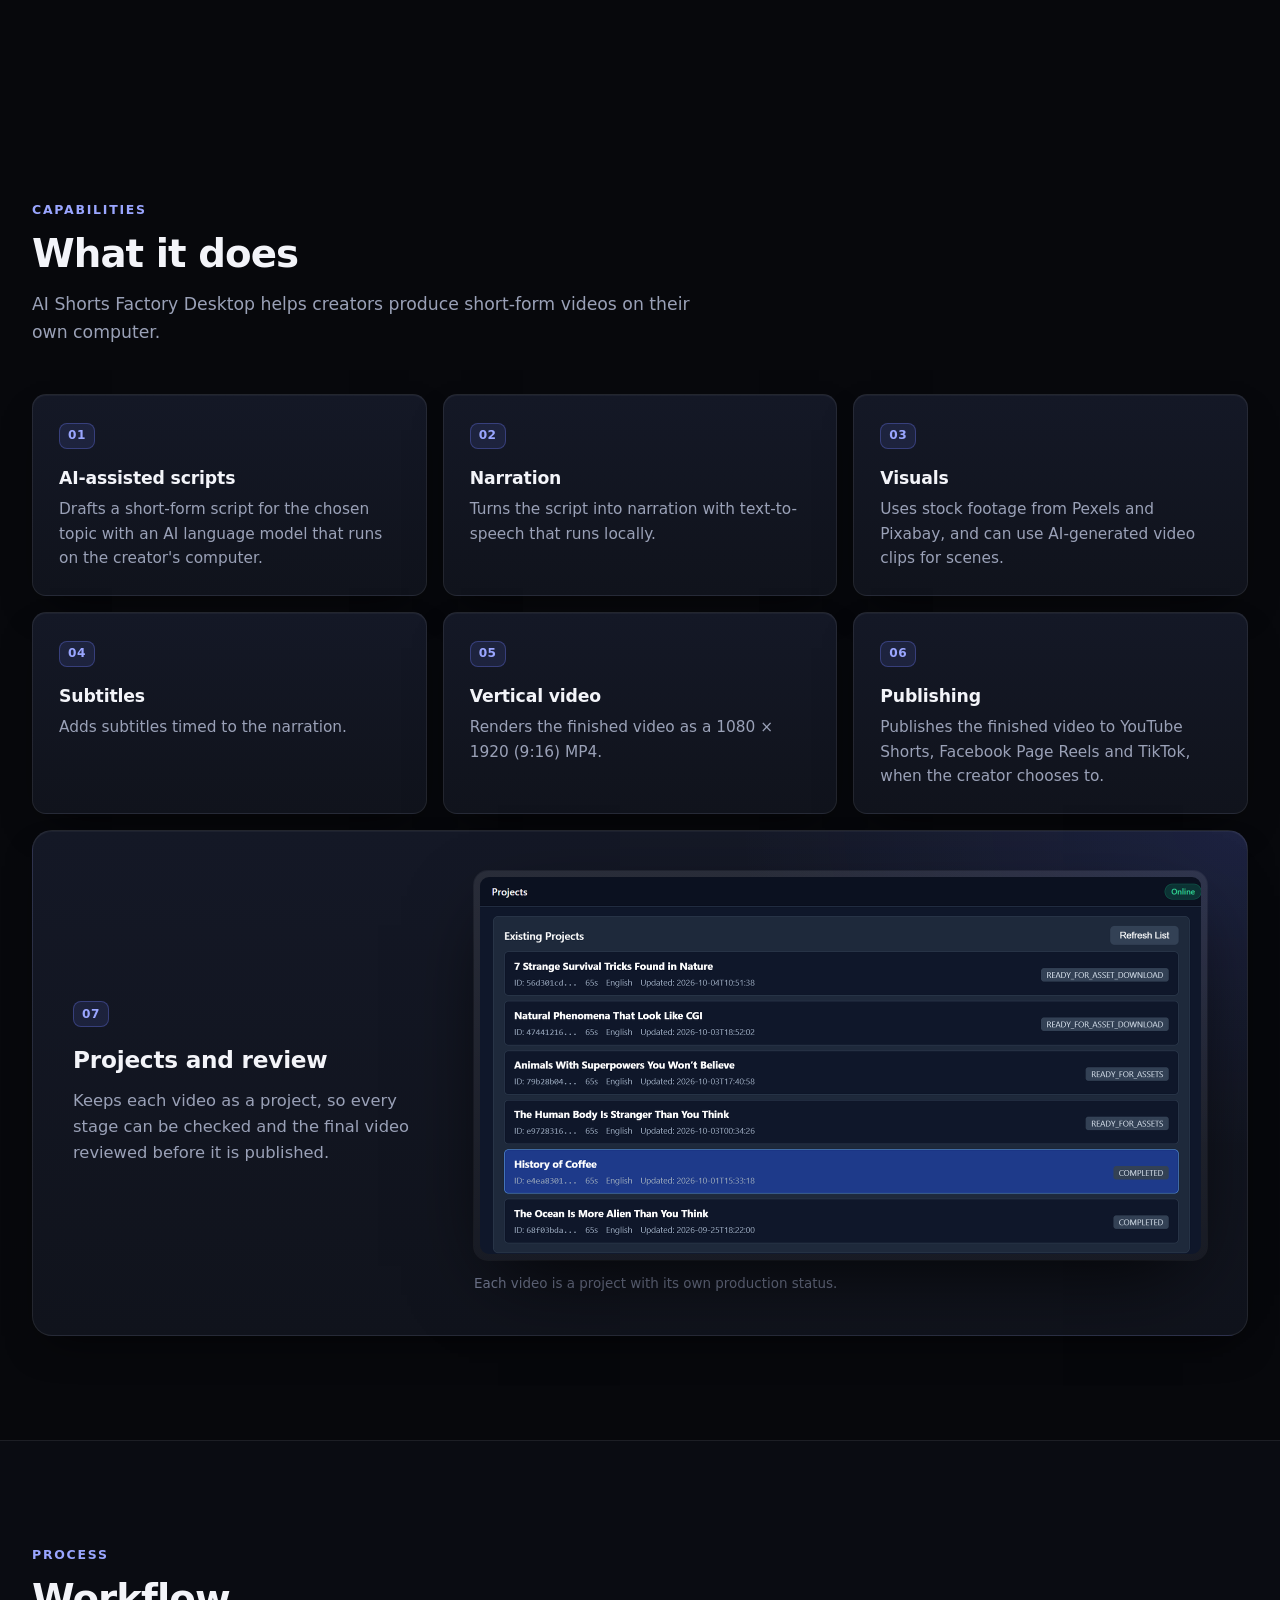
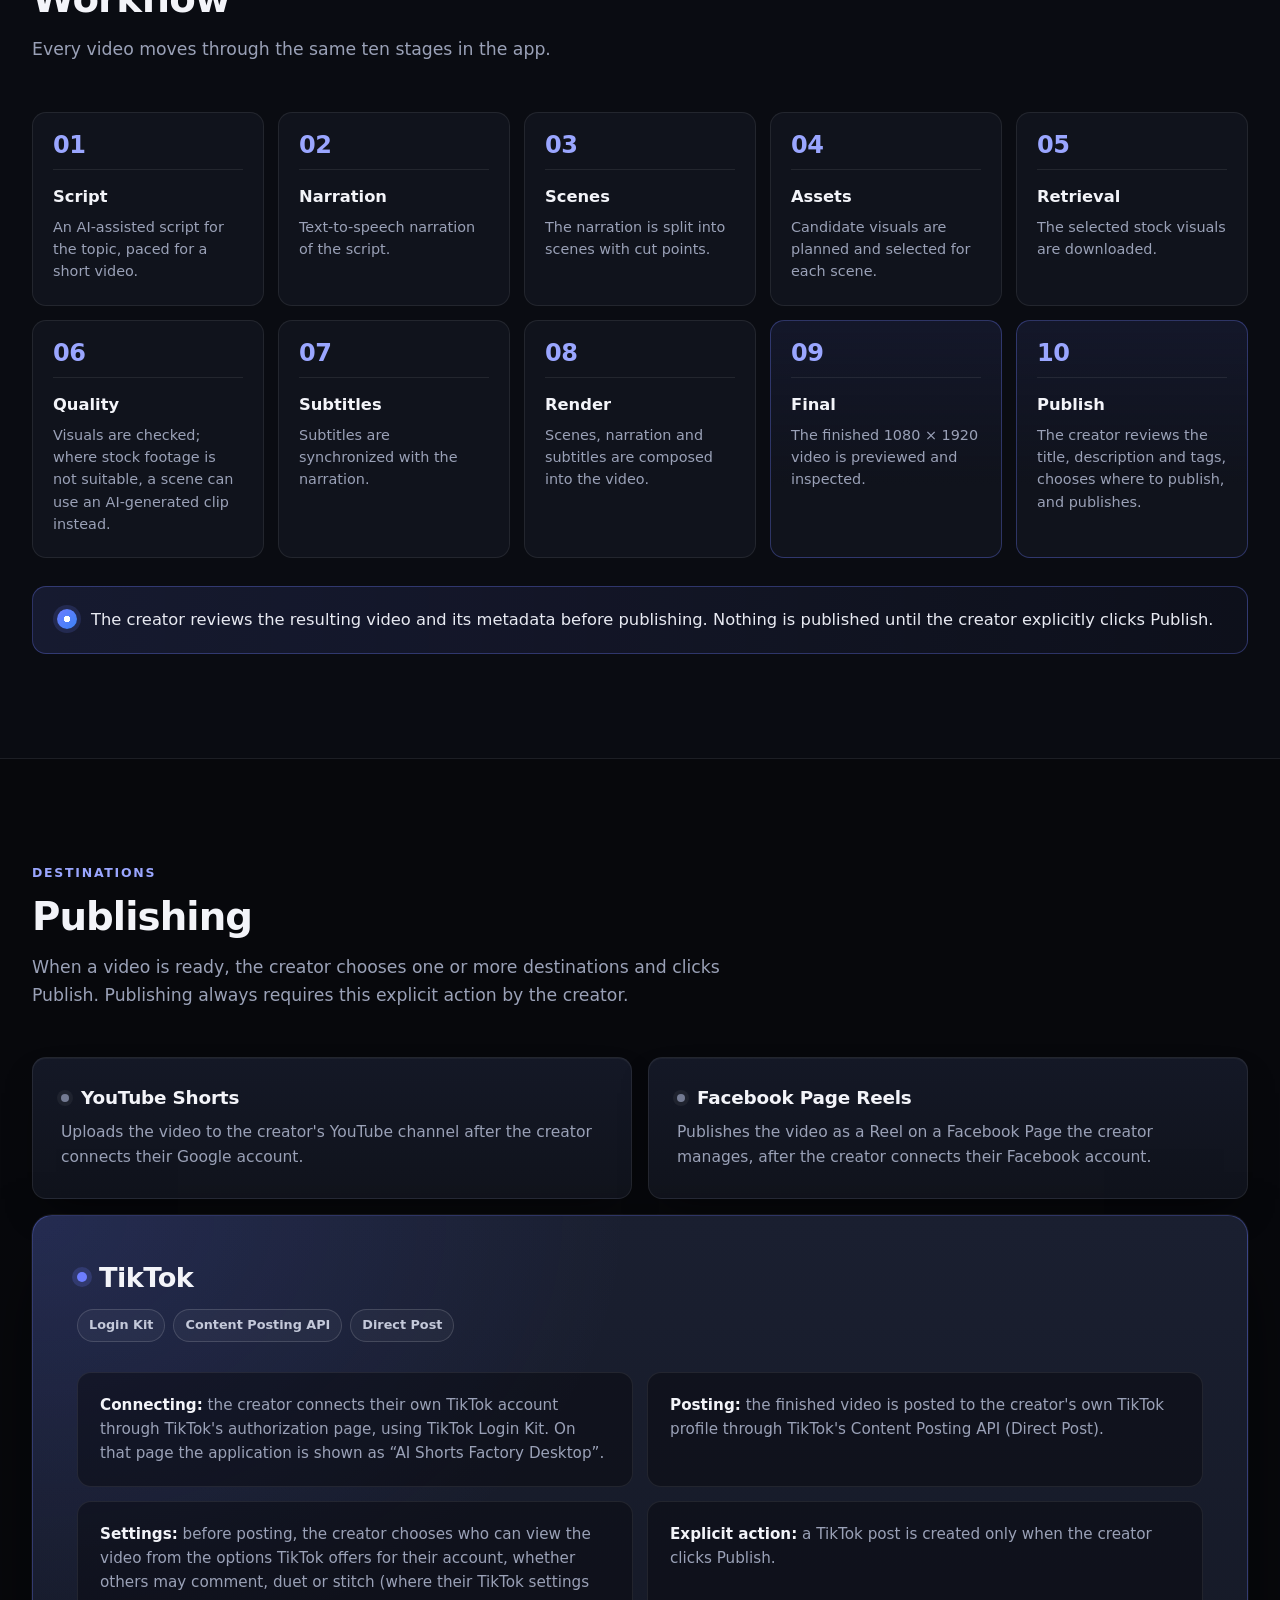
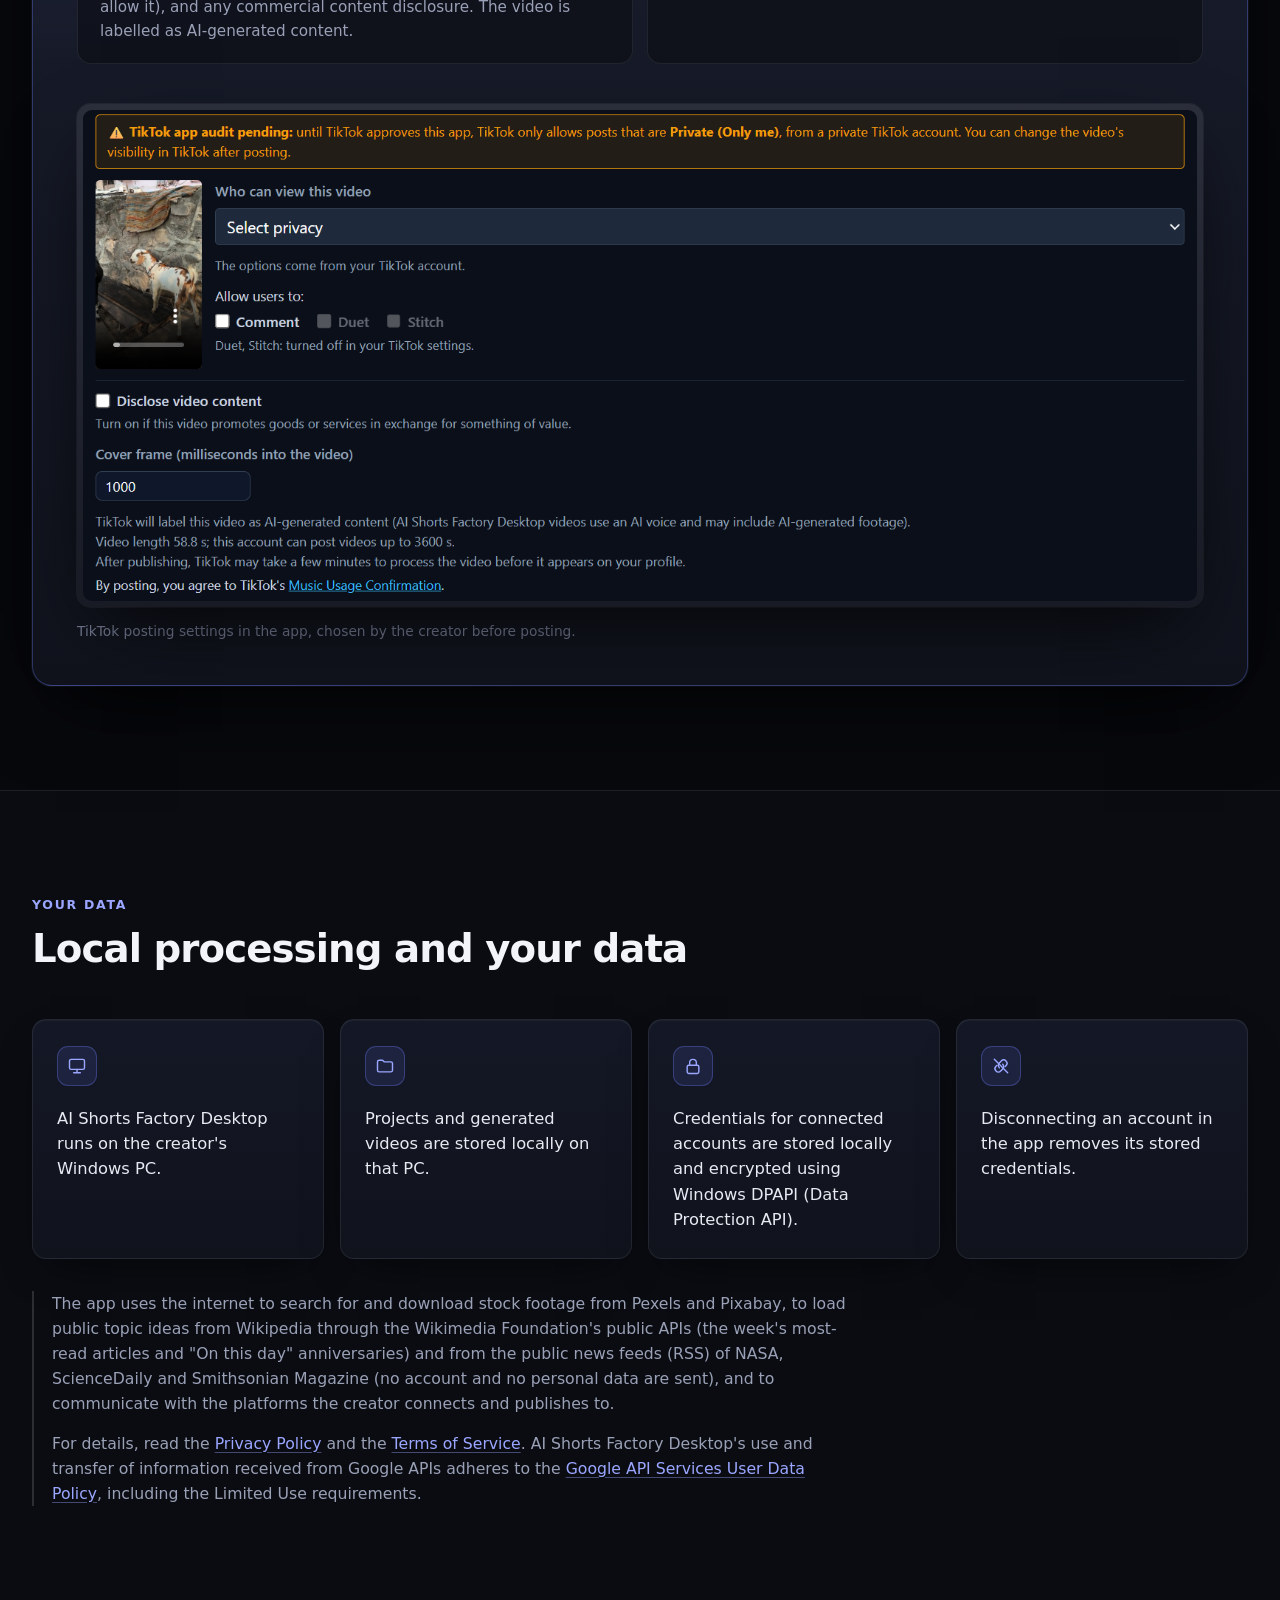
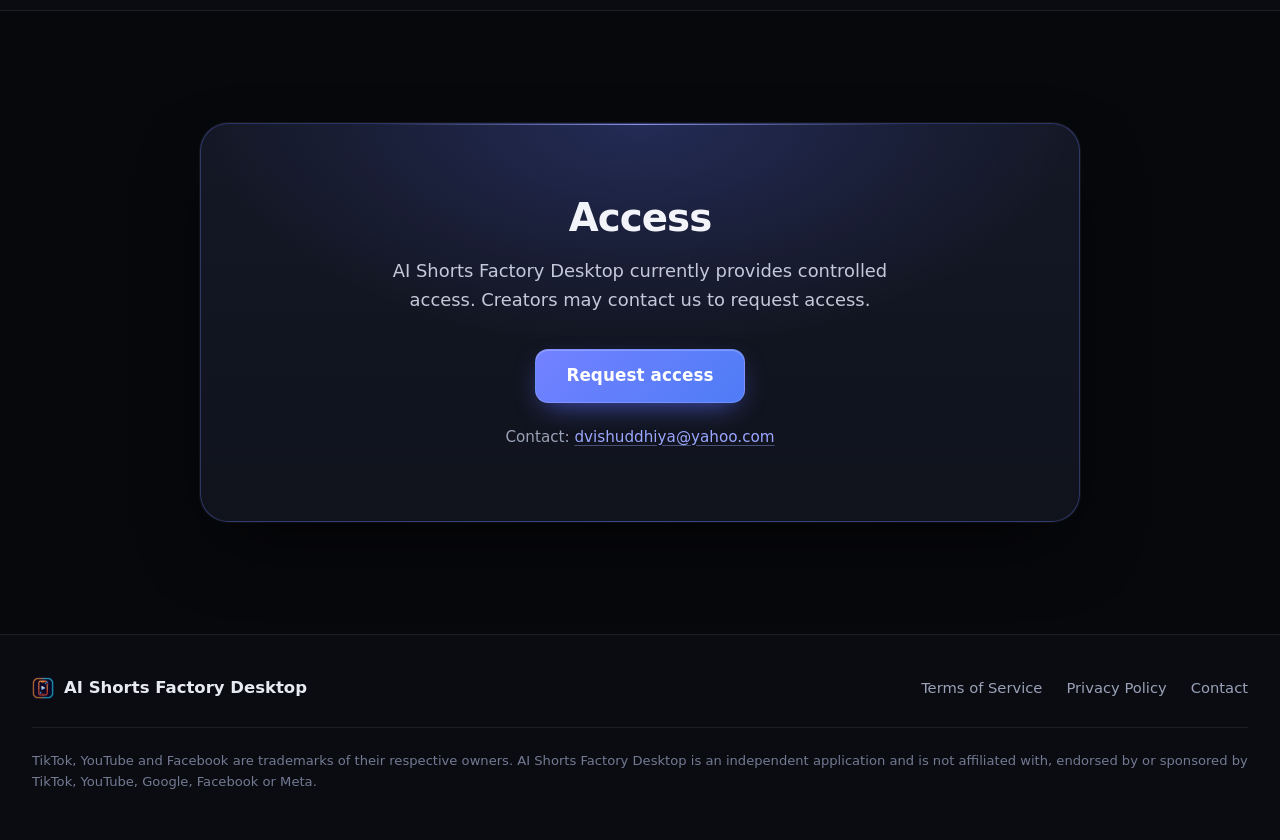
==== commit b8fd9c41: "docs: list the NASA, ScienceDaily and Smithsonian public feeds among the external services Homepage " ====
--- a/index.html
+++ b/index.html
@@ -216,7 +216,7 @@
                     </li>
                 </ul>
                 <div class="data-note">
-                    <p>The app uses the internet to search for and download stock footage from Pexels and Pixabay, to load public topic ideas from Wikipedia through the Wikimedia Foundation's public APIs (the week's most-read articles and "On this day" anniversaries; no account and no personal data are sent), and to communicate with the platforms the creator connects and publishes to.</p>
+                    <p>The app uses the internet to search for and download stock footage from Pexels and Pixabay, to load public topic ideas from Wikipedia through the Wikimedia Foundation's public APIs (the week's most-read articles and "On this day" anniversaries) and from the public news feeds (RSS) of NASA, ScienceDaily and Smithsonian Magazine (no account and no personal data are sent), and to communicate with the platforms the creator connects and publishes to.</p>
                     <p>For details, read the <a href="privacy.html">Privacy Policy</a> and the <a href="terms.html">Terms of Service</a>. AI Shorts Factory Desktop's use and transfer of information received from Google APIs adheres to the <a href="https://developers.google.com/terms/api-services-user-data-policy">Google API Services User Data Policy</a>, including the Limited Use requirements.</p>
                 </div>
             </div>
